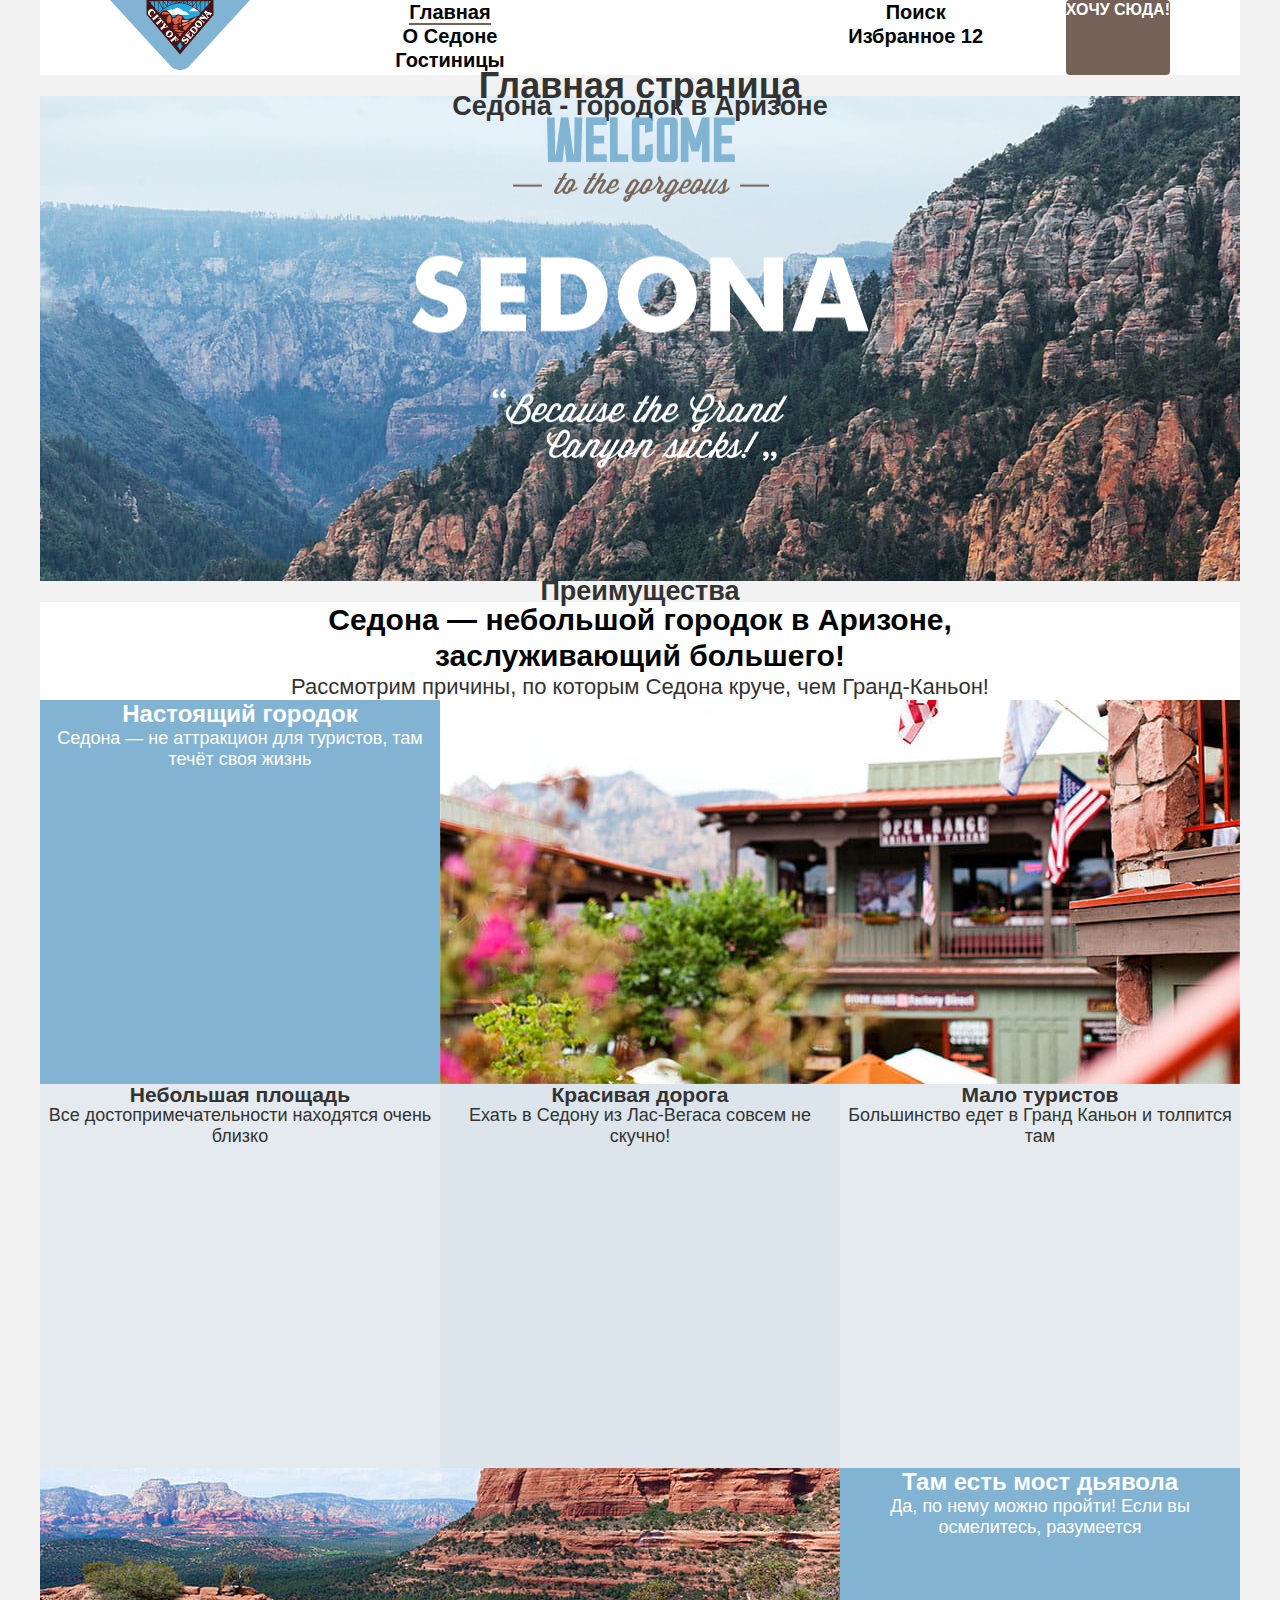
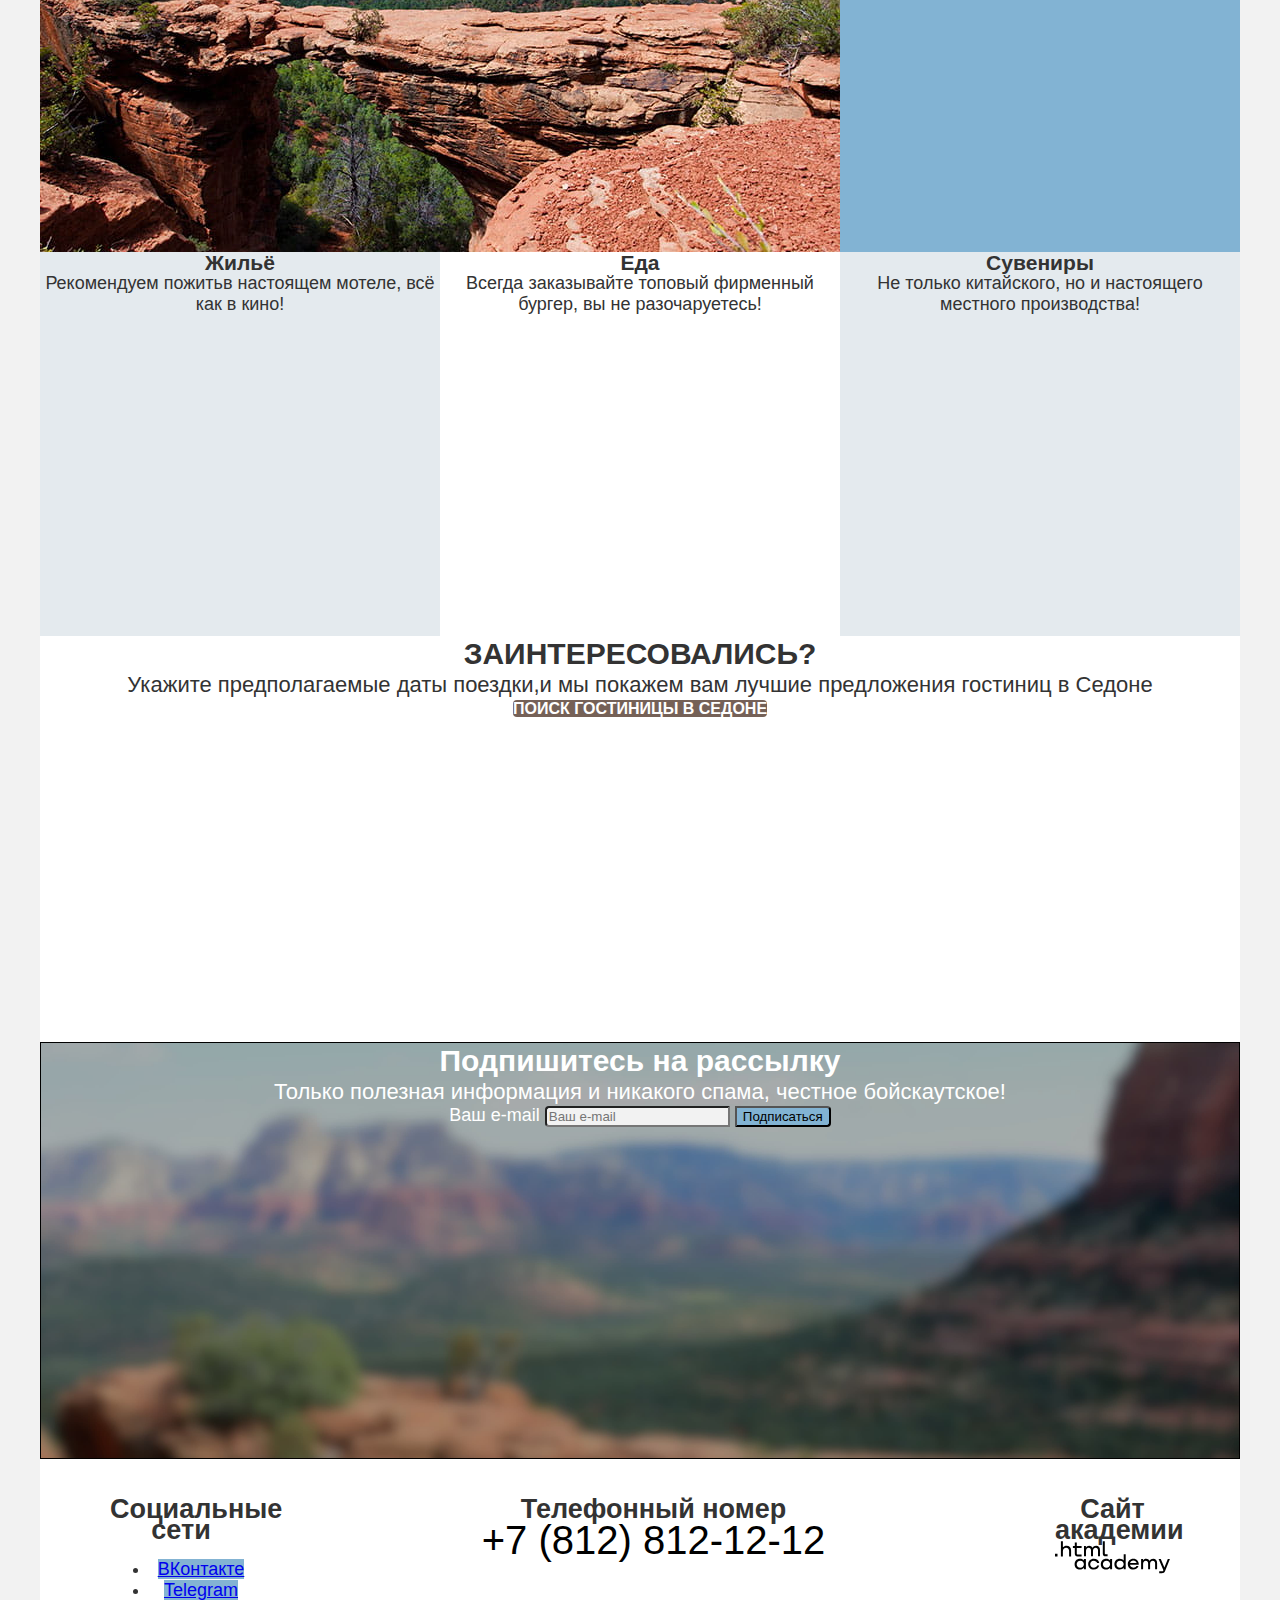
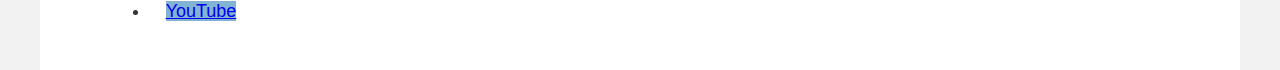
==== index.html @ a63d4bc8 "Добавляет правки после валидатора W3C" ====
<!DOCTYPE html>
<html lang="ru">
  <head>
    <meta charset="utf-8">
    <title>HTML Academy: Седона</title>
    <link rel="stylesheet" href="styles/styles.css">
  </head>
  <body>
    <div class="page-container">
    <header class="page-header" data-test="header">
      <nav class="navigation">
        <a class="navigation-logo" href="#">
          <img class="page-header-logo" src="images/header/logo.svg" width="140" height="70" alt="Логотип города Седона.">
        </a>
        <ul class="navigation-list">
          <li class="navigation-item">
            <a class="navigation-link navigation-link-current" href="#">Главная</a>
          </li>
          <li class="navigation-item">
            <a class="navigation-link" href="#">О Седоне</a>
          </li>
          <li class="navigation-item">
            <a class="navigation-link" href="catalog.html">Гостиницы</a>
          </li>
        </ul>
        <ul class="navigation-list navigation-user">
          <li class="navigation-item">
            <a class="navigation-link" href="#">
              <span class="visually-hidden">
                Поиск
              </span>
            </a>
          </li>
          <li class="navigation-item">
            <a class="navigation-link" href="#">
              <span class="visually-hidden">
                Избранное 12
              </span>
            </a>
          </li>
        </ul>
        <a class="button button-brown navigation-button" href="#">Хочу сюда!</a>
      </nav>
    </header>
    <main class="main-index main-container" data-test="main">
      <h1 class="visually-hidden">Главная страница</h1>
      <section class="hero" data-test="hero">
        <h2 class="visually-hidden">Седона - городок в Аризоне</h2>
        <img src="images/index/welcome-sign.png" width="457" height="351" alt="Welcome to the gorgeus Sedona. Because Grand Canion sucks!">
        <div class="diveder"></div>
      </section>
    <section class="advantages" data-test="advantages">
      <h2 class="visually-hidden">Преимущества</h2>
      <div class="advantages-main-title">
        <p class="advantages-top-text">Седона — небольшой городок в Аризоне, <br>заслуживающий большего!</p>
        <p class="advantages-bottom-text">Рассмотрим причины, по которым Седона круче, чем Гранд-Каньон!</p>
      </div>
      <ul class="advantages-list">
        <li class="advantages-item advantages-photo-text">
            <h3 class="advantages-title">Настоящий городок</h3>
            <p class="advantages-discription">Седона — не аттракцион для туристов, там течёт своя жизнь</p>
        </li>
        <li class="advantages-item advantages-photo">
            <img src="images/index/photo-1.jpg" width="800" height="384" alt="Домики на фоне гор.">
        </li>
        <li class="advantages-item advantages-item-lighter">
            <h3 class="advantages-title">Небольшая площадь</h3>
            <p class="advantages-discription">Все достопримечательности находятся очень близко</p>
        </li>
        <li class="advantages-item advantages-item-light">
            <h3 class="advantages-title">Красивая дорога</h3>
            <p class="advantages-discription">Ехать в Седону из Лас-Вегаса совсем не скучно!</p>
        </li>
        <li class="advantages-item advantages-item-lighter">
            <h3 class="advantages-title">Мало туристов</h3>
            <p class="advantages-discription">Большинство едет в Гранд Каньон и толпится там</p>
        </li>
        <li class="advantages-item advantages-photo">
            <img src="images/index/photo-2.jpg" width="800" height="384" alt="Каньоны, горы и снова горы.">
        </li>
        <li class="advantages-item advantages-photo-text">
          <h3 class="advantages-title">Там есть мост дьявола</h3>
          <p class="advantages-discription">Да, по нему можно пройти! Если вы осмелитесь, разумеется</p>
        </li>
        <li class="advantages-item advantages-item-grey advantages-item-home">
            <h3 class="advantages-title">Жильё</h3>
            <p class="advantages-discription">Рекомендуем пожитьв настоящем мотеле, всё как в кино!</p>
        </li>
        <li class="advantages-item advantages-item-white">
            <h3 class="advantages-title">Еда</h3>
            <p class="advantages-discription">Всегда заказывайте топовый фирменный бургер, вы не разочаруетесь!</p>
        </li>
        <li class="advantages-item advantages-item-grey">
            <h3 class="advantages-title">Сувениры</h3>
            <p class="advantages-discription">Не только китайского, но и настоящего местного производства!</p>
        </li>
      </ul>
    </section>
    <section class="hotel-search" data-test="search">
      <h2 class="hotel-search-title">Заинтересовались?</h2>
      <p class="hotel-search-text">Укажите предполагаемые даты поездки,и мы покажем вам лучшие предложения гостиниц в Седоне</p>
      <a class="button button-brown" href="#">Поиск гостиницы в Седоне</a>
    </section>
    <section class="subscribe" data-test="subscribe">
      <h2 class="subscribe-title">Подпишитесь на рассылку</h2>
      <p class="subscribe-text">Только полезная информация и никакого спама, честное бойскаутское!</p>
        <form class="subscribe-form" action="https://echo.htmlacademy.ru/" method="post">
          <label class="visually-hidden" for="subscribe-email">Ваш e-mail</label>
          <input class="subscribe-email-field" placeholder="Ваш e-mail" type="email" id="subscribe-email" name="subscribe-email">
          <button class="subscribe-button" type="submit">Подписаться</button>
        </form>
    </section>
    </main>
    <footer class="page-footer" data-test="footer">
      <div class="footer-container">
      <div class="footer-social">
        <h2 class="visually-hidden">Социальные сети</h2>
        <ul class="footer-social-list">
          <li class="footer-social-item">
            <a class="footer-social-button" href="https://vk.com/htmlacademy">
              <span class="visually-hidden">ВКонтакте</span>
            </a>
          </li>
          <li class="footer-social-item">
            <a class="footer-social-button" href="https://t.me/htmlacademy ">
              <span class="visually-hidden">Telegram</span>
            </a>
          </li>
          <li class="footer-social-item">
            <a class="footer-social-button" href="https://www.youtube.com/user/htmlacademyru">
              <span class="visually-hidden">YouTube</span>
            </a>
          </li>
        </ul>
      </div>
      <div class="footer-telephone">
        <h2 class="visually-hidden">Телефонный номер</h2>
        <a class="footer-telephone-number" href="tel:+78128121212">+7 (812) 812-12-12</a>
      </div>
      <div class="footer-academy-site">
        <h2 class="visually-hidden">Сайт академии</h2>
        <a class="footer-academy-link" href="https://htmlacademy.ru/">
          <img src="images/footer/html-academy-logo.svg" width="115" height="33" alt="Ссылка на сайт академии.">
        </a>
      </div>
    </div>
    </footer>
  </div>
  </body>
</html>
---- styles/styles.css ----
@font-face {
  font-family: "PT Sans";
  font-style: normal;
  font-weight: 400;
  src: url("../fonts/ptsans-400.woff2") format("woff2");
  font-display: swap;
}

@font-face {
  font-family: "PT Sans";
  font-style: normal;
  font-weight: 700;
  src: url("../fonts/ptsans-700.woff2") format("woff2");
  font-display: swap;
}

html {
  height: 100%;
}

body {
  font-family: "PT Sans", sans-serif;
  font-weight: 400;
  font-size: 18px;
  line-height: 21px;
  color: rgba(51, 51, 51, 1);
  background-color: rgba(242, 242, 242, 1);
  text-align: center;
  margin: 0;
  display: flex;
  flex-direction: column;
  min-height: 100%;
}

h3 {
  margin: 0;
}

h2 {
  margin: 0;
}

h1 {
  margin: 0;
}

p {
  margin: 0;
  padding: 0;
}

.page-container {
  width: 1200px;
  margin: 0 auto;
}

.main-container {
  flex-grow: 1;
}

/*
.visually-hidden {
  color: tomato;
  display: none;
}
*/

.page-header {
  font-size: 20px;
  line-height: 24px;
  color: rgba(0, 0, 0, 1);
  background-color: #ffffff;
  text-align: center;
  font-weight: 700;
}

.navigation {
  display: flex;
  flex-direction: row;
}

.navigation-logo {
  width: 140px;
  padding-left: 70px;
}

.navigation-list {
  margin: 0;
  padding: 0;
  list-style: none;
  width: 400px;
}

.navigation-user {
  max-width: 300px;
  margin-left: auto;
}

.navigation-link {
  color: inherit;
  text-decoration: none;
}

.navigation-link-current {
  border-bottom: 2px solid rgba(117, 98, 87, 1);
}

.button {
  font-family: "PT Sans", sans-serif;
  font-style: normal;
  font-weight: 700;
  font-size: 16px;
  line-height: 20px;
  color: rgba(255, 255, 255, 1);
  border-radius: 4px;
  text-decoration: none;
  text-align: center;
  text-transform: uppercase;
}

.button-brown {
  background: rgba(117, 97, 87, 1);
}

.navigation-button {
  margin-right: 70px;
}

.button-blue {
  background: #82b3d3;
}

.button-green {
  background: #7db54f;
}

.button-grey {
  background: #f2f2f2;
  color: #333333;
}

.hero {
  height: 485px;
  background-image: url("../images/index/hero.jpg");
  background-position: center;
  background-repeat: no-repeat;
  background-size: cover;
  background-color: #808080;
}

.diveder {
  background-image: url("../images/index/divider.svg");
  background-repeat: no-repeat;
  background-size: 1200px 57px;
  background-position: center bottom;
}

.advantages {
  margin: 0;
  padding: 0;
}

.advantages-main-title {
  background: #ffffff;
}

.advantages-top-text {
  font-weight: 700;
  font-size: 30px;
  line-height: 36px;
  color: rgba(0, 0, 0, 1);
}

.advantages-bottom-text {
  font-size: 22px;
  line-height: 26px;
}

.advantages-list {
  list-style: none;
  margin: 0;
  padding: 0;
  display: flex;
  flex-wrap: wrap;
}

.advantages-item {
  width: 400px;
  height: 384px;
}

.advantages-photo {
  width: 800px;
}

.advantages-photo-text {
  color: #ffffff;
  background: #82b3d3;
}

.advantages-photo-text h3 {
  font-weight: 700;
  font-size: 24px;
  line-height: 28px;
}

.advantages-photo-text p {
  font-weight: 400;
  font-size: 18px;
  line-height: 21px;
}

.advantages-item-home {
  background-image: url("../images/index/home.svg");
  background-repeat: no-repeat;
}

.advantages-item-lighter {
  background: rgba(131, 179, 211, 0.12);
}

.advantages-item-light {
  background: rgba(131, 179, 211, 0.2);
}

.advantages-item-grey {
  background: rgba(131, 179, 211, 0.12);
}

.advantages-item-white {
  background: #ffffff;
}

.hotel-search {
  width: 1200px;
  height: 406px;
  background-color: #ffffff;
}

.hotel-search-title {
  font-weight: 700;
  font-size: 30px;
  line-height: 36px;
  text-transform: uppercase;
}

.hotel-search-text {
  font-weight: 400;
  font-size: 22px;
  line-height: 26px;
}

.subscribe {
  height: 415px;
  color: #ffffff;
  background-color: #808080;
  border: 1px solid #000000;
  background-image: url(../images/index/subscribe-background.jpg);
  background-repeat: no-repeat;
  background-size: cover;
  background-position: top center;
}

.subscribe-title {
  font-weight: 700;
  font-size: 30px;
  line-height: 36px;
}

.subscribe-text {
  font-weight: 400;
  font-size: 22px;
  line-height: 26px;
}

.subscribe-email-field {
  background: #f2f2f2;
  border-radius: 4px 0 0 4px;
}

.subscribe-button {
  background: #82b3d3;
  border-radius: 0 4px 4px 0;
}

.page-footer {
  background-color: #ffffff;
}

.footer-container {
  width: 1060px;
  display: flex;
  justify-content: space-between;
  padding: 40px 70px 30px;
}

.footer-social {
  width: 142px;
}

.footer-social-button {
  background: #83b3d3;
}

.footer-telephone-number {
  font-weight: 400;
  font-size: 40px;
  line-height: 40px;
  color: #000000;
  text-transform: uppercase;
  text-decoration: none;
  width: 720px;
}

.footer-academy-site {
  width: 115px;
}

.main-inner {
  text-align: left;
}

.catalog-control-block {
  height: 412px;
  color: #ffffff;
  background-color: #000000;
  background-image: url(../images/catalog/catalog-background.jpg);
  background-repeat: no-repeat;
  background-size: cover;
}

.control-block-container {
  display: flex;
  flex-direction: column;
}

.inner-header-title {
  font-weight: 700;
  font-size: 60px;
  line-height: 78px;
}

.breadcrumbs-link {
  font-weight: 400;
  font-size: 16px;
  line-height: 21px;
  color: inherit;
  text-decoration: none;
}

.catalog-filter-title {
  font-weight: 700;
  font-size: 20px;
  line-height: 24px;
  text-transform: capitalize;
  color: #ffffff;
}

.catalog-filter-list {
  margin: 0;
  padding: 0;
  list-style: none;
}

.filter-group {
  width: 1060px;
  margin: 0 auto;
  display: flex;
  flex-flow: row;
}

.filter-group-infrastructure {
  width: 150px;
}

.filter-group-type {
  width: 160px;
}

.catalog {
  background: #ffffff;
  height: 1235px;
}

.sorting {
  display: flex;
  flex-direction: row;
  justify-content: space-around;
}

.catalog-result-title {
  font-weight: 700;
  font-size: 30px;
  line-height: 36px;
  text-transform: uppercase;
  color: #000000;
}

.products {
  height: 896px;
  margin: 0 auto;
}

.product-card {
  width: 340px;
  height: 438px;
  border: 1px solid #e6e6e6;
  border-radius: 4px;
}

.product-list {
  width: 1060px;
  height: 896px;
  margin: 0 auto;
  padding: 0;
  display: flex;
  flex-wrap: wrap;
  list-style: none;
  justify-content: space-between;
  align-content: space-between;
}

/*
.product-list li:last-child {
margin-right: auto;
}
*/

.product-card-title {
  font-weight: 700;
  font-size: 24px;
  line-height: 28px;
  color: #000000;
}

.product-card-image {
  margin: 20px 20px 16px 20px;
}

.product-card-title {
  margin: 0 20px 16px 20px;
}

.product-card-price {
  text-align: right;
}

.pagination {
  list-style: none;
  display: flex;
  margin: 80px 70px 0;
  padding-left: 0;
  padding-bottom: 60px;
}

.pagination-item {
  width: 60px;
  height: 60px;
}

.pagination-link {
  border-radius: 4px;
  display: block;
  margin-right: 8px;
}

.pagination-link {
  font-weight: 700;
  font-size: 20px;
  line-height: 36px;
  background: #82b3d3;
  color: #ffffff;
  text-align: center;
  text-transform: uppercase;
  text-decoration: none;
}

.pagination-current {
  background: #f2f2f2;
  color: #000000;
}

.pagination-select {
  background: none;
  color: #000000;
}

.subscribe-white {
  background: none;
  color: #000000;
  background-color: #ffffff;
  text-align: center;
  border: 0;
}
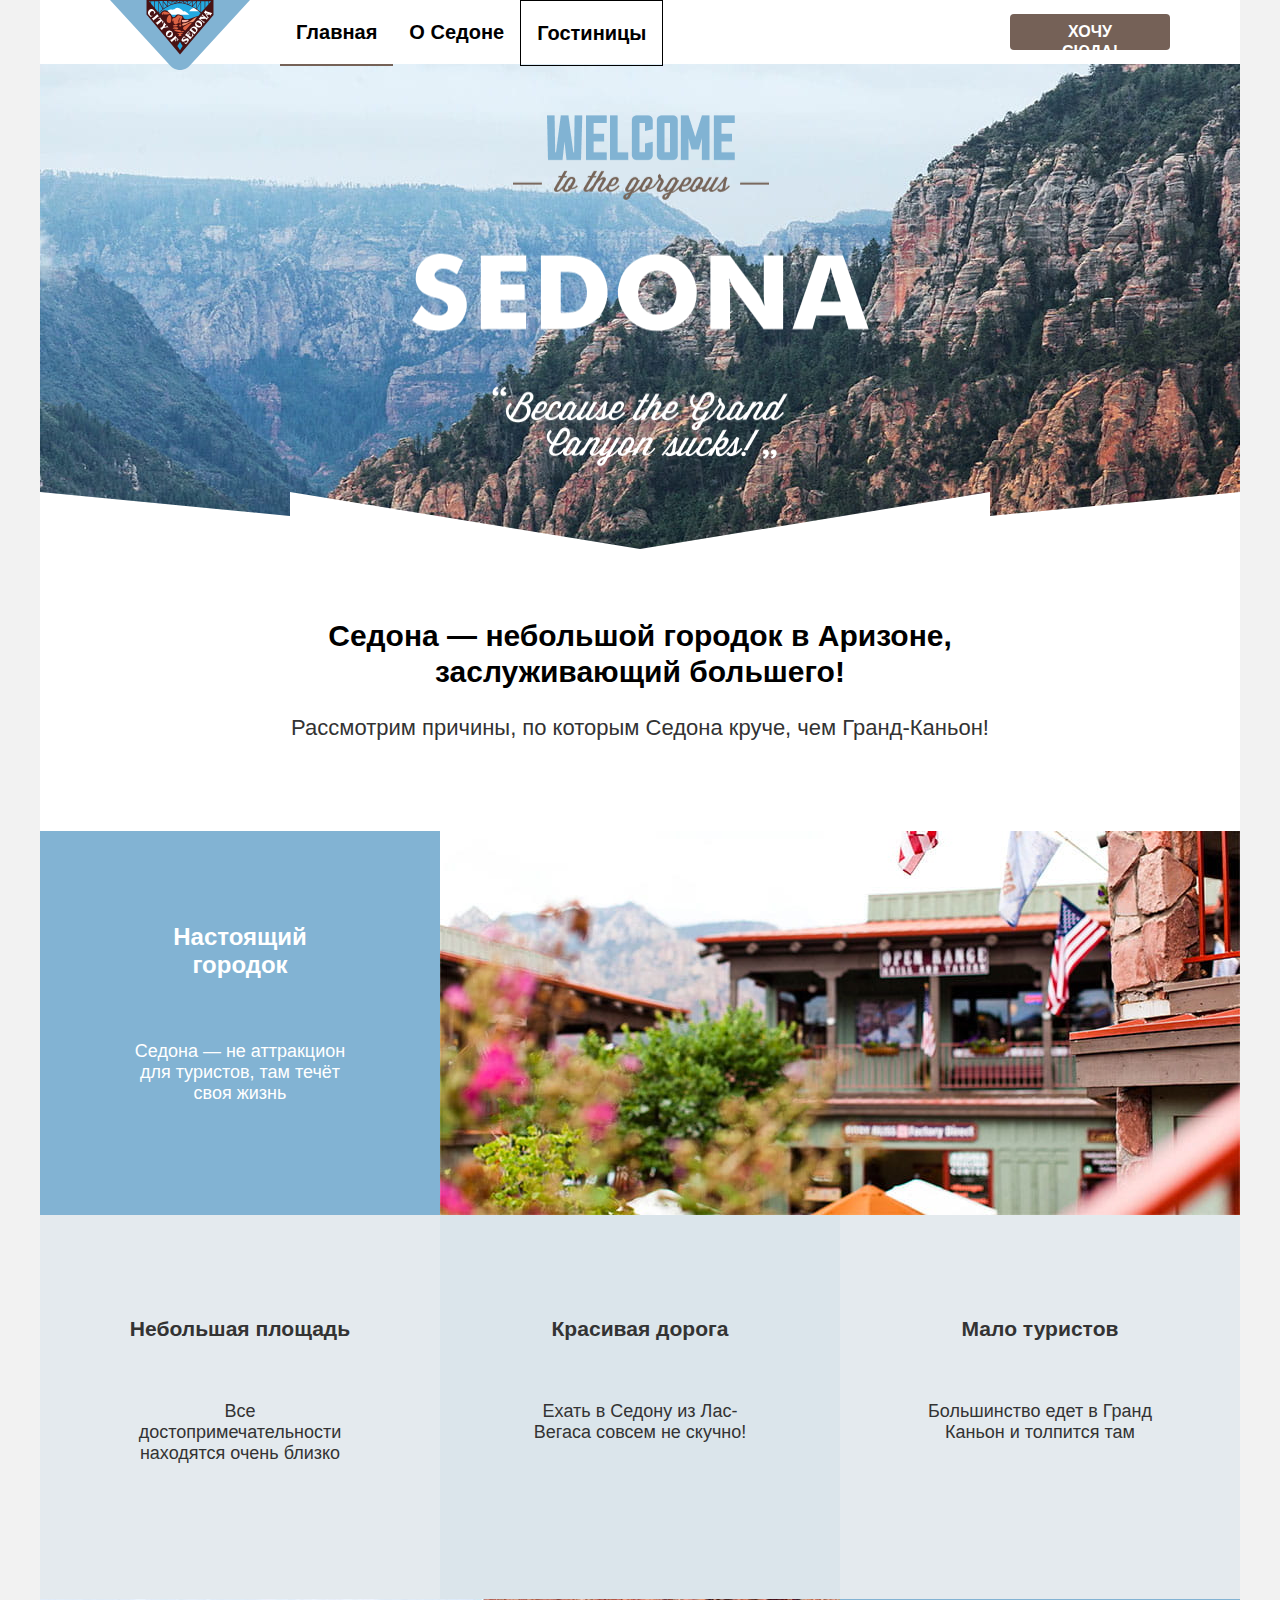
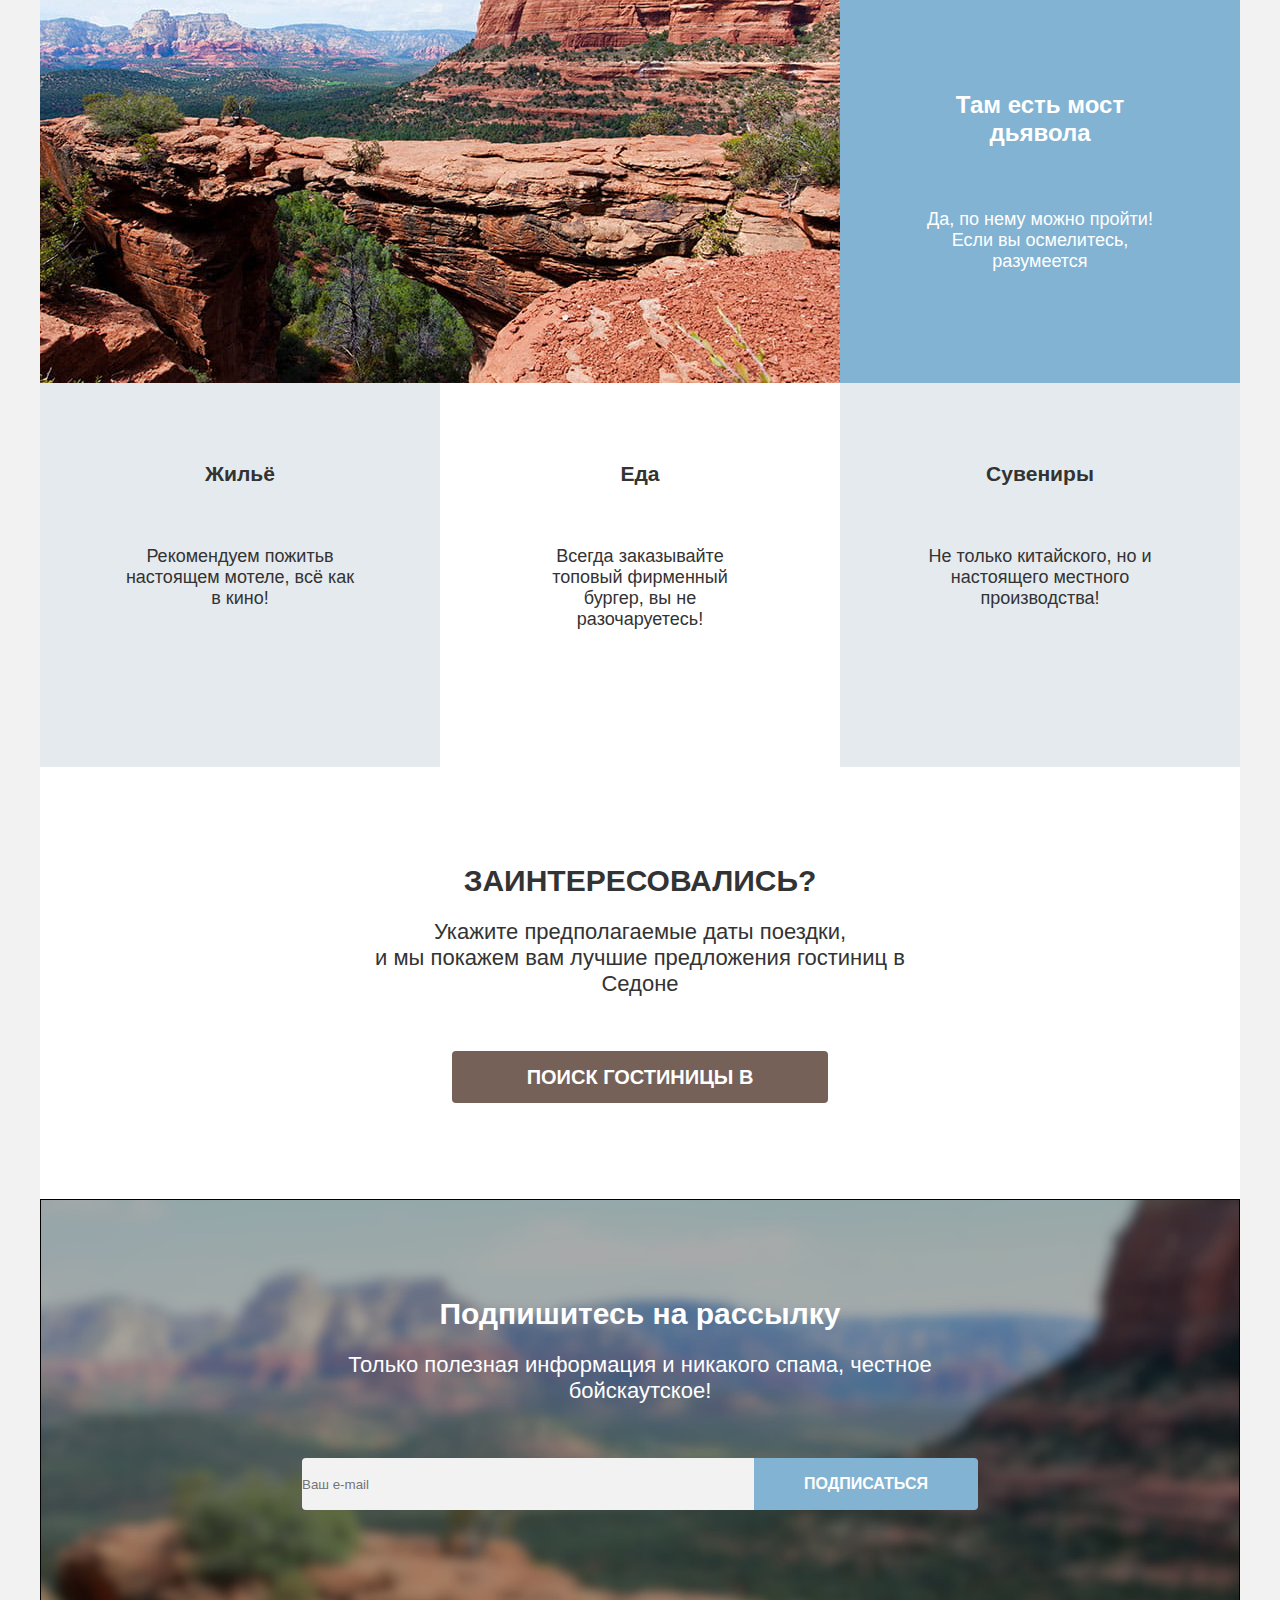
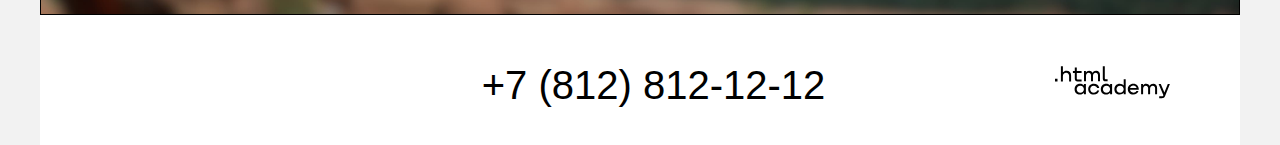
==== commit 2da8a792: "Добавляет микросетки" ====
--- a/index.html
+++ b/index.html
@@ -20,7 +20,7 @@
             <a class="navigation-link" href="#">О Седоне</a>
           </li>
           <li class="navigation-item">
-            <a class="navigation-link" href="catalog.html">Гостиницы</a>
+            <a class="navigation-link navigation-link-selected" href="catalog.html">Гостиницы</a>
           </li>
         </ul>
         <ul class="navigation-list navigation-user">
@@ -39,7 +39,9 @@
             </a>
           </li>
         </ul>
-        <a class="button button-brown navigation-button" href="#">Хочу сюда!</a>
+        <div class="button button-brown navigation-button">
+        <a class="button-text" href="#">Хочу сюда!</a>
+      </div>
       </nav>
     </header>
     <main class="main-index main-container" data-test="main">
@@ -47,7 +49,6 @@
       <section class="hero" data-test="hero">
         <h2 class="visually-hidden">Седона - городок в Аризоне</h2>
         <img src="images/index/welcome-sign.png" width="457" height="351" alt="Welcome to the gorgeus Sedona. Because Grand Canion sucks!">
-        <div class="diveder"></div>
       </section>
     <section class="advantages" data-test="advantages">
       <h2 class="visually-hidden">Преимущества</h2>
@@ -57,58 +58,82 @@
       </div>
       <ul class="advantages-list">
         <li class="advantages-item advantages-photo-text">
+          <div class="advantages-text-wrapper">
             <h3 class="advantages-title">Настоящий городок</h3>
             <p class="advantages-discription">Седона — не аттракцион для туристов, там течёт своя жизнь</p>
+          </div>
         </li>
-        <li class="advantages-item advantages-photo">
-            <img src="images/index/photo-1.jpg" width="800" height="384" alt="Домики на фоне гор.">
+        <li class="advantages-item advantages-photo-container">
+            <img class="advantages-photo" src="images/index/photo-1.jpg" width="800" height="384" alt="Домики на фоне гор.">
         </li>
         <li class="advantages-item advantages-item-lighter">
+          <div class="advantages-text-wrapper">
             <h3 class="advantages-title">Небольшая площадь</h3>
             <p class="advantages-discription">Все достопримечательности находятся очень близко</p>
+          </div>
         </li>
         <li class="advantages-item advantages-item-light">
+          <div class="advantages-text-wrapper">
             <h3 class="advantages-title">Красивая дорога</h3>
             <p class="advantages-discription">Ехать в Седону из Лас-Вегаса совсем не скучно!</p>
+          </div>
         </li>
         <li class="advantages-item advantages-item-lighter">
+          <div class="advantages-text-wrapper">
             <h3 class="advantages-title">Мало туристов</h3>
             <p class="advantages-discription">Большинство едет в Гранд Каньон и толпится там</p>
+          </div>
         </li>
-        <li class="advantages-item advantages-photo">
-            <img src="images/index/photo-2.jpg" width="800" height="384" alt="Каньоны, горы и снова горы.">
+        <li class="advantages-item advantages-photo-container">
+            <img class="advantages-photo" src="images/index/photo-2.jpg" width="800" height="384" alt="Каньоны, горы и снова горы.">
         </li>
         <li class="advantages-item advantages-photo-text">
+          <div class="advantages-text-wrapper">
           <h3 class="advantages-title">Там есть мост дьявола</h3>
           <p class="advantages-discription">Да, по нему можно пройти! Если вы осмелитесь, разумеется</p>
+        </div>
         </li>
         <li class="advantages-item advantages-item-grey advantages-item-home">
+          <div class="advantages-text-wrapper">
             <h3 class="advantages-title">Жильё</h3>
             <p class="advantages-discription">Рекомендуем пожитьв настоящем мотеле, всё как в кино!</p>
+          </div>
         </li>
         <li class="advantages-item advantages-item-white">
+          <div class="advantages-text-wrapper">
             <h3 class="advantages-title">Еда</h3>
             <p class="advantages-discription">Всегда заказывайте топовый фирменный бургер, вы не разочаруетесь!</p>
+          </div>
         </li>
         <li class="advantages-item advantages-item-grey">
+          <div class="advantages-text-wrapper">
             <h3 class="advantages-title">Сувениры</h3>
             <p class="advantages-discription">Не только китайского, но и настоящего местного производства!</p>
+          </div>
         </li>
       </ul>
     </section>
     <section class="hotel-search" data-test="search">
-      <h2 class="hotel-search-title">Заинтересовались?</h2>
-      <p class="hotel-search-text">Укажите предполагаемые даты поездки,и мы покажем вам лучшие предложения гостиниц в Седоне</p>
-      <a class="button button-brown" href="#">Поиск гостиницы в Седоне</a>
+      <div class="hotel-search-wrapper">
+        <h2 class="hotel-search-title">Заинтересовались?</h2>
+        <p class="hotel-search-text">Укажите предполагаемые даты поездки, <br>и мы покажем вам лучшие предложения гостиниц в Седоне</p>
+        <div class="button button-brown hotel-search-button">
+        <a class="button-text" href="#">Поиск гостиницы в Седоне</a>
+        </div>
+      </div>
     </section>
     <section class="subscribe" data-test="subscribe">
-      <h2 class="subscribe-title">Подпишитесь на рассылку</h2>
-      <p class="subscribe-text">Только полезная информация и никакого спама, честное бойскаутское!</p>
-        <form class="subscribe-form" action="https://echo.htmlacademy.ru/" method="post">
-          <label class="visually-hidden" for="subscribe-email">Ваш e-mail</label>
-          <input class="subscribe-email-field" placeholder="Ваш e-mail" type="email" id="subscribe-email" name="subscribe-email">
-          <button class="subscribe-button" type="submit">Подписаться</button>
-        </form>
+      <div class="subscribe-content-wrapper">
+        <h2 class="subscribe-title">Подпишитесь на рассылку</h2>
+        <p class="subscribe-text">Только полезная информация и никакого спама, честное бойскаутское!</p>
+        <div class="subscribe-email-wrapper">
+          <form class="subscribe-form" action="https://echo.htmlacademy.ru/" method="post">
+            <label class="visually-hidden" for="subscribe-email">Ваш e-mail</label>
+            <input class="subscribe-email-field" placeholder="Ваш e-mail" type="email" id="subscribe-email" name="subscribe-email">
+            <button class="button button-blue subscribe-button" type="submit">Подписаться</button>
+          </form>
+        </div>
+      </div>
     </section>
     </main>
     <footer class="page-footer" data-test="footer">
--- a/styles/styles.css
+++ b/styles/styles.css
@@ -32,23 +32,6 @@
   min-height: 100%;
 }
 
-h3 {
-  margin: 0;
-}
-
-h2 {
-  margin: 0;
-}
-
-h1 {
-  margin: 0;
-}
-
-p {
-  margin: 0;
-  padding: 0;
-}
-
 .page-container {
   width: 1200px;
   margin: 0 auto;
@@ -58,51 +41,65 @@
   flex-grow: 1;
 }
 
-/*
 .visually-hidden {
-  color: tomato;
-  display: none;
-}
-*/
-
-.page-header {
+  position: absolute;
+  width: 1px;
+  height: 1px;
+  margin: -1px;
+  padding: 0;
+  border: 0;
+  clip: rect(0 0 0 0);
+  overflow: hidden;
+}
+
+.navigation {
+  display: flex;
+  height: 64px;
   font-size: 20px;
   line-height: 24px;
+  font-weight: 700;
   color: rgba(0, 0, 0, 1);
   background-color: #ffffff;
-  text-align: center;
-  font-weight: 700;
-}
-
-.navigation {
-  display: flex;
-  flex-direction: row;
 }
 
 .navigation-logo {
-  width: 140px;
-  padding-left: 70px;
+  margin-left: 70px;
 }
 
 .navigation-list {
-  margin: 0;
+  margin: 0 0 0 30px;
   padding: 0;
   list-style: none;
   width: 400px;
+  display: flex;
+  flex-wrap: wrap;
 }
 
 .navigation-user {
-  max-width: 300px;
+  justify-content: flex-end;
+  width: 300px;
   margin-left: auto;
 }
 
 .navigation-link {
+  display: block;
+  box-sizing: border-box;
   color: inherit;
   text-decoration: none;
+  padding: 20px 16px;
+}
+
+.navigation-user .navigation-link {
+  min-width: 44px;
+  min-height: 64px;
 }
 
 .navigation-link-current {
   border-bottom: 2px solid rgba(117, 98, 87, 1);
+}
+
+.navigation-link-selected {
+  border: 1px solid #000000;
 }
 
 .button {
@@ -118,12 +115,23 @@
   text-transform: uppercase;
 }
 
+.navigation-button a {
+  text-decoration: none;
+  color: inherit;
+  display: block;
+  padding: 8px 34px;
+}
+
 .button-brown {
   background: rgba(117, 97, 87, 1);
 }
 
 .navigation-button {
+  margin-top: 14px;
   margin-right: 70px;
+  width: 160px;
+  height: 36px;
+
 }
 
 .button-blue {
@@ -140,12 +148,16 @@
 }
 
 .hero {
-  height: 485px;
-  background-image: url("../images/index/hero.jpg");
-  background-position: center;
+  min-height: 485px;
+  background-image: url("../images/index/divider.svg"), url("../images/index/hero.jpg");
+  background-position: bottom center;
   background-repeat: no-repeat;
-  background-size: cover;
+  background-size: contain, cover;
   background-color: #808080;
+}
+
+.hero img {
+  padding-top: 51px;
 }
 
 .diveder {
@@ -165,15 +177,21 @@
 }
 
 .advantages-top-text {
+  display: block;
   font-weight: 700;
   font-size: 30px;
   line-height: 36px;
   color: rgba(0, 0, 0, 1);
+  margin: 0;
+  padding-top: 69px;
 }
 
 .advantages-bottom-text {
   font-size: 22px;
   line-height: 26px;
+  margin: 0;
+  padding-top: 25px;
+  padding-bottom: 90px;
 }
 
 .advantages-list {
@@ -185,12 +203,12 @@
 }
 
 .advantages-item {
-  width: 400px;
+  flex-basis: 400px;
   height: 384px;
 }
 
-.advantages-photo {
-  width: 800px;
+.advantages-photo-container {
+  flex-grow: 1;
 }
 
 .advantages-photo-text {
@@ -231,13 +249,53 @@
   background: #ffffff;
 }
 
+.advantages-text-wrapper {
+  display: flex;
+  flex-flow: column;
+}
+
+.advantages-text-wrapper h3 {
+margin: 0 0 62px 0;
+}
+
+.advantages-text-wrapper p {
+  margin: 0;
+}
+
+.advantages-photo-text .advantages-text-wrapper {
+  padding: 92px 85px 0;
+}
+
+.advantages-item-lighter .advantages-text-wrapper {
+  padding: 103px 85px 0;
+}
+
+.advantages-item-light .advantages-text-wrapper {
+  padding: 103px 85px 0;
+}
+
+.advantages-item-grey .advantages-text-wrapper {
+  padding: 80px 85px 0;
+}
+
+.advantages-item-white .advantages-text-wrapper {
+  padding: 80px 85px 0;
+}
+
 .hotel-search {
-  width: 1200px;
-  height: 406px;
   background-color: #ffffff;
 }
 
+.hotel-search-wrapper {
+  display: flex;
+  flex-direction: column;
+  align-items: center;
+  justify-content: space-between;
+  padding: 96px 304px;
+}
+
 .hotel-search-title {
+  margin: 0;
   font-weight: 700;
   font-size: 30px;
   line-height: 36px;
@@ -245,13 +303,29 @@
 }
 
 .hotel-search-text {
+  margin: 20px 0 0 0;
   font-weight: 400;
   font-size: 22px;
   line-height: 26px;
 }
 
+.hotel-search-button {
+  margin: 54px 0 0 0;
+  width: 376px;
+  height: 52px;
+}
+
+.hotel-search-button a {
+  text-decoration: none;
+  color: inherit;
+  display: block;
+  padding: 8px 50px;
+  font-weight: 700;
+  font-size: 20px;
+  line-height: 36px;
+}
+
 .subscribe {
-  height: 415px;
   color: #ffffff;
   background-color: #808080;
   border: 1px solid #000000;
@@ -261,26 +335,51 @@
   background-position: top center;
 }
 
+.subscribe-content-wrapper {
+  display: flex;
+  flex-direction: column;
+  align-items: center;
+  justify-content: space-between;
+  padding: 96px 258px 104px;
+}
+
 .subscribe-title {
+  margin: 0;
   font-weight: 700;
   font-size: 30px;
   line-height: 36px;
 }
 
 .subscribe-text {
+  margin: 20px 0 54px;
   font-weight: 400;
   font-size: 22px;
   line-height: 26px;
 }
 
+.subscribe-email-wrapper {
+  margin: 0;
+  display: flex;
+}
+
+.subscribe-form {
+  display: flex;
+}
+
 .subscribe-email-field {
+  margin: 0;
+  padding: 0;
+  width: 452px;
+  height: 52px;
   background: #f2f2f2;
   border-radius: 4px 0 0 4px;
+  border: none;
 }
 
 .subscribe-button {
-  background: #82b3d3;
   border-radius: 0 4px 4px 0;
+  border: none;
+  padding: 8px 50px;
 }
 
 .page-footer {
@@ -291,6 +390,7 @@
   width: 1060px;
   display: flex;
   justify-content: space-between;
+  align-items: center;
   padding: 40px 70px 30px;
 }
 
@@ -300,6 +400,21 @@
 
 .footer-social-button {
   background: #83b3d3;
+}
+
+.footer-social-list {
+  width: 144px;
+  margin: 0;
+  padding: 0;
+  list-style-type: none;
+  display: flex;
+  flex-wrap: wrap;
+
+}
+
+.footer-social-item {
+width: 48px;
+height: 60px;
 }
 
 .footer-telephone-number {
@@ -330,14 +445,25 @@
 }
 
 .control-block-container {
+  margin: 0;
+  padding: 35px 70px 70px;
   display: flex;
   flex-direction: column;
 }
 
 .inner-header-title {
+  margin: 0 0 8px 0;
   font-weight: 700;
   font-size: 60px;
   line-height: 78px;
+}
+
+.breadcrumbs {
+  margin: 0 0 40px 0;
+  padding: 0;
+  list-style-type: none;
+  display: flex;
+  flex-wrap: wrap;
 }
 
 .breadcrumbs-link {
@@ -379,16 +505,17 @@
 
 .catalog {
   background: #ffffff;
-  height: 1235px;
+  padding: 50px 70px 60px;
 }
 
 .sorting {
   display: flex;
   flex-direction: row;
-  justify-content: space-around;
+  justify-content: flex-end;
 }
 
 .catalog-result-title {
+  margin: 0 auto 0 0;
   font-weight: 700;
   font-size: 30px;
   line-height: 36px;
@@ -396,9 +523,27 @@
   color: #000000;
 }
 
+.select-control {
+  width: 292px;
+}
+
+.select-list {
+  margin: 0;
+  padding: 0;
+  list-style-type: none;
+  min-width: 160px;
+  display: flex;
+  justify-content: flex-end;
+
+}
+
+.select-item {
+  min-width: 48px;
+}
+
 .products {
-  height: 896px;
-  margin: 0 auto;
+  min-height: 896px;
+  margin: 40px auto 0;
 }
 
 .product-card {
@@ -420,12 +565,6 @@
   align-content: space-between;
 }
 
-/*
-.product-list li:last-child {
-margin-right: auto;
-}
-*/
-
 .product-card-title {
   font-weight: 700;
   font-size: 24px;
@@ -446,36 +585,29 @@
 }
 
 .pagination {
+  margin: 80px 0 0 0;
+  padding: 0;
   list-style: none;
   display: flex;
-  margin: 80px 70px 0;
-  padding-left: 0;
-  padding-bottom: 60px;
+  align-items: center;
 }
 
 .pagination-item {
   width: 60px;
   height: 60px;
-}
-
-.pagination-link {
+  background: #82b3d3;
   border-radius: 4px;
-  display: block;
+  display: flex;
+  justify-content: center;
+  align-items: center;
+
+}
+
+.pagination-item:not(:last-child) {
   margin-right: 8px;
 }
 
-.pagination-link {
-  font-weight: 700;
-  font-size: 20px;
-  line-height: 36px;
-  background: #82b3d3;
-  color: #ffffff;
-  text-align: center;
-  text-transform: uppercase;
-  text-decoration: none;
-}
-
-.pagination-current {
+.pagination-item-current {
   background: #f2f2f2;
   color: #000000;
 }
@@ -485,7 +617,31 @@
   color: #000000;
 }
 
-.subscribe-white {
+.pagination-select .pagination-link {
+  font-weight: 700;
+  font-size: 20px;
+  line-height: 36px;
+  color: #000000;
+  text-decoration: none;
+}
+
+.pagination-link {
+  font-weight: 700;
+  font-size: 20px;
+  line-height: 36px;
+  color: #ffffff;
+  text-decoration: none;
+}
+
+.pagination-link-current {
+  font-weight: 700;
+  font-size: 20px;
+  line-height: 36px;
+  color: #000000;
+  text-decoration: none;
+}
+
+.subscribe-no-background {
   background: none;
   color: #000000;
   background-color: #ffffff;
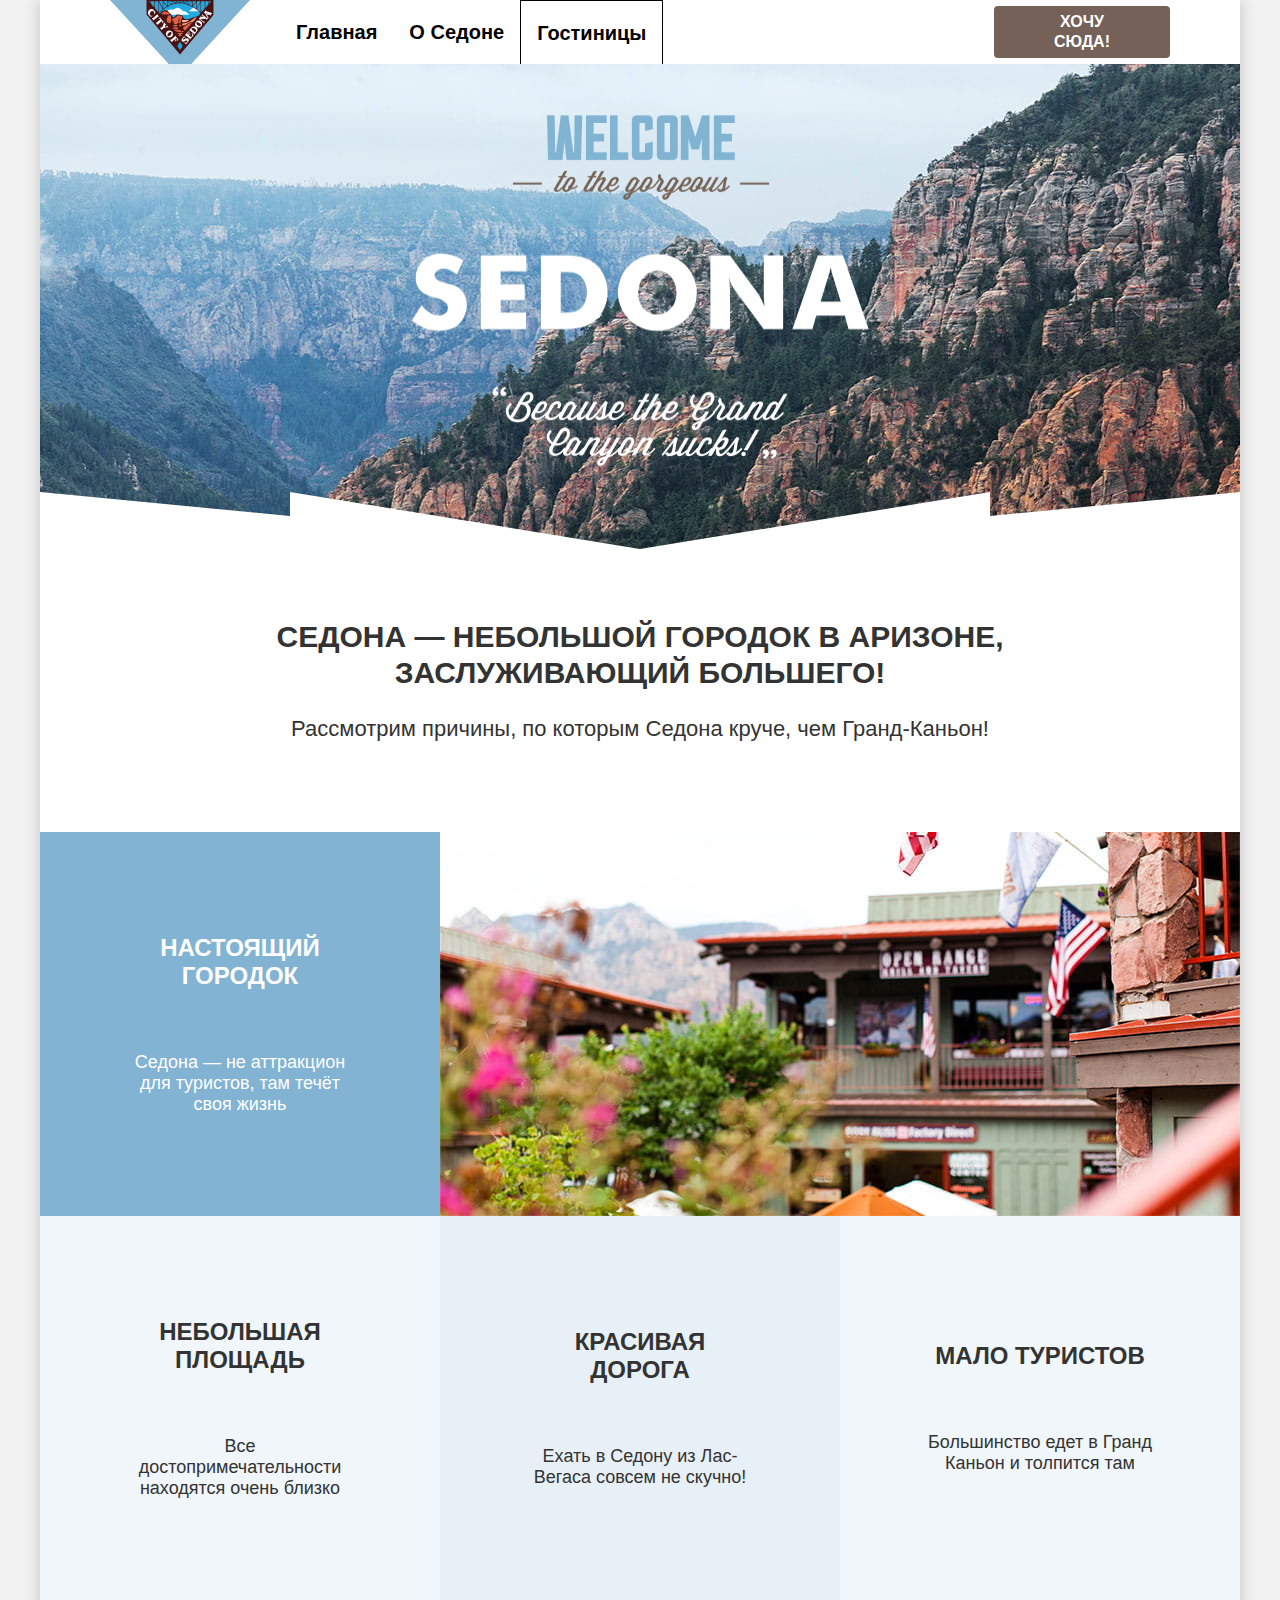
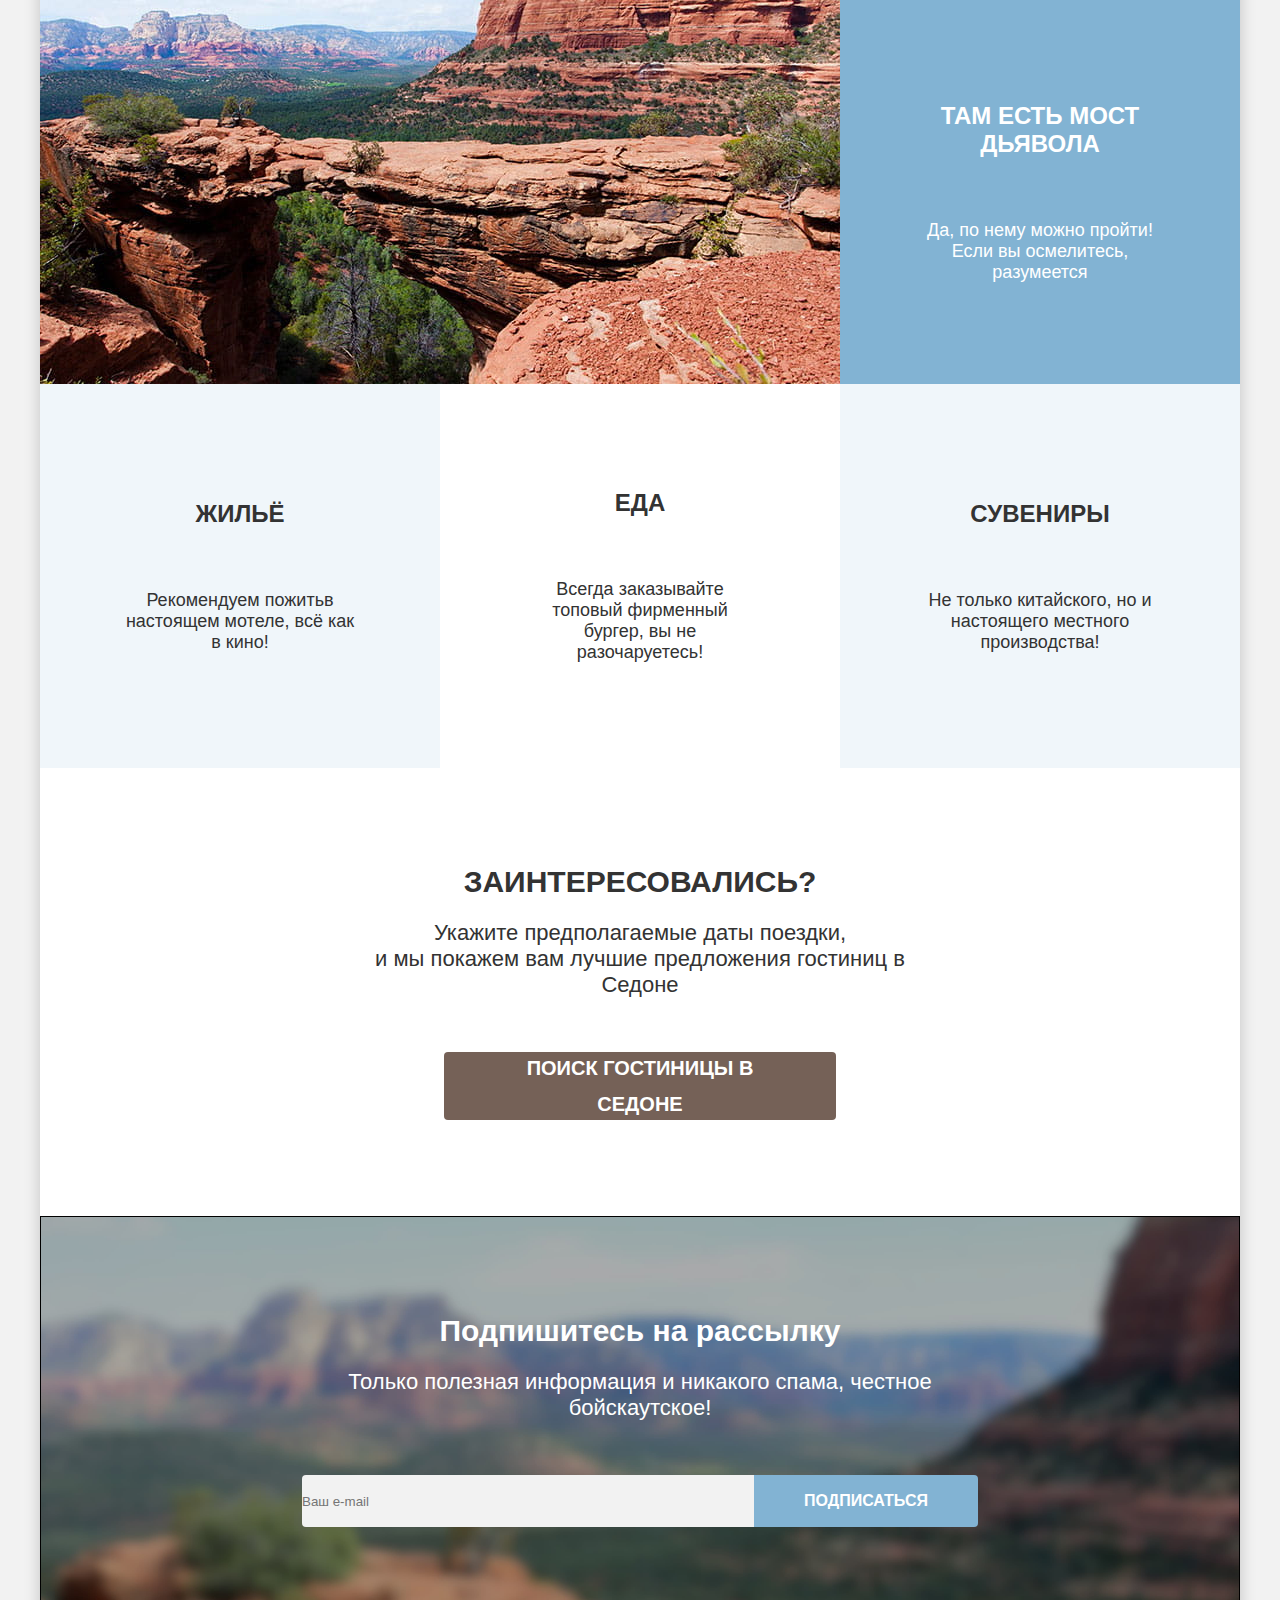
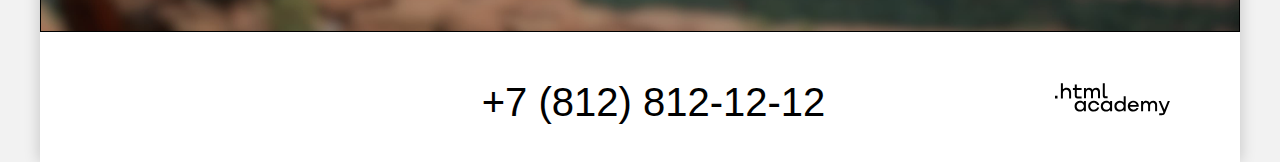
==== commit 93cf5de5: "Добавляет мелкие сетки на гридах" ====
--- a/index.html
+++ b/index.html
@@ -52,64 +52,48 @@
       </section>
     <section class="advantages" data-test="advantages">
       <h2 class="visually-hidden">Преимущества</h2>
-      <div class="advantages-main-title">
-        <p class="advantages-top-text">Седона — небольшой городок в Аризоне, <br>заслуживающий большего!</p>
-        <p class="advantages-bottom-text">Рассмотрим причины, по которым Седона круче, чем Гранд-Каньон!</p>
+      <div class="advantages-title">
+        <p class="advantages-title-top-text">Седона — небольшой городок в Аризоне, <br>заслуживающий большего!</p>
+        <p class="advantages-title-bottom-text">Рассмотрим причины, по которым Седона круче, чем Гранд-Каньон!</p>
       </div>
       <ul class="advantages-list">
-        <li class="advantages-item advantages-photo-text">
-          <div class="advantages-text-wrapper">
-            <h3 class="advantages-title">Настоящий городок</h3>
-            <p class="advantages-discription">Седона — не аттракцион для туристов, там течёт своя жизнь</p>
-          </div>
+        <li class="advantages-item advantages-item-blue">
+            <h3 class="advantages-item-title">Настоящий городок</h3>
+            <p class="advantages-item-discription">Седона — не аттракцион для туристов, там течёт своя жизнь</p>
         </li>
-        <li class="advantages-item advantages-photo-container">
+        <li class="advantages-item advantages-item-photo">
             <img class="advantages-photo" src="images/index/photo-1.jpg" width="800" height="384" alt="Домики на фоне гор.">
         </li>
-        <li class="advantages-item advantages-item-lighter">
-          <div class="advantages-text-wrapper">
-            <h3 class="advantages-title">Небольшая площадь</h3>
-            <p class="advantages-discription">Все достопримечательности находятся очень близко</p>
-          </div>
+        <li class="advantages-item advantages-item-grey">
+            <h3 class="advantages-item-title">Небольшая площадь</h3>
+            <p class="advantages-item-discription">Все достопримечательности находятся очень близко</p>
         </li>
-        <li class="advantages-item advantages-item-light">
-          <div class="advantages-text-wrapper">
-            <h3 class="advantages-title">Красивая дорога</h3>
-            <p class="advantages-discription">Ехать в Седону из Лас-Вегаса совсем не скучно!</p>
-          </div>
+        <li class="advantages-item advantages-item-light-blue">
+            <h3 class="advantages-item-title">Красивая дорога</h3>
+            <p class="advantages-item-discription">Ехать в Седону из Лас-Вегаса совсем не скучно!</p>
         </li>
-        <li class="advantages-item advantages-item-lighter">
-          <div class="advantages-text-wrapper">
-            <h3 class="advantages-title">Мало туристов</h3>
-            <p class="advantages-discription">Большинство едет в Гранд Каньон и толпится там</p>
-          </div>
+        <li class="advantages-item advantages-item-grey">
+            <h3 class="advantages-item-title">Мало туристов</h3>
+            <p class="advantages-item-discription">Большинство едет в Гранд Каньон и толпится там</p>
         </li>
-        <li class="advantages-item advantages-photo-container">
+        <li class="advantages-item advantages-item-photo">
             <img class="advantages-photo" src="images/index/photo-2.jpg" width="800" height="384" alt="Каньоны, горы и снова горы.">
         </li>
-        <li class="advantages-item advantages-photo-text">
-          <div class="advantages-text-wrapper">
-          <h3 class="advantages-title">Там есть мост дьявола</h3>
-          <p class="advantages-discription">Да, по нему можно пройти! Если вы осмелитесь, разумеется</p>
-        </div>
+        <li class="advantages-item advantages-item-blue">
+          <h3 class="advantages-item-title">Там есть мост дьявола</h3>
+          <p class="advantages-item-discription">Да, по нему можно пройти! Если вы осмелитесь, разумеется</p>
         </li>
         <li class="advantages-item advantages-item-grey advantages-item-home">
-          <div class="advantages-text-wrapper">
-            <h3 class="advantages-title">Жильё</h3>
-            <p class="advantages-discription">Рекомендуем пожитьв настоящем мотеле, всё как в кино!</p>
-          </div>
+            <h3 class="advantages-item-title">Жильё</h3>
+            <p class="advantages-item-discription">Рекомендуем пожитьв настоящем мотеле, всё как в кино!</p>
         </li>
         <li class="advantages-item advantages-item-white">
-          <div class="advantages-text-wrapper">
-            <h3 class="advantages-title">Еда</h3>
-            <p class="advantages-discription">Всегда заказывайте топовый фирменный бургер, вы не разочаруетесь!</p>
-          </div>
+            <h3 class="advantages-item-title">Еда</h3>
+            <p class="advantages-item-discription">Всегда заказывайте топовый фирменный бургер, вы не разочаруетесь!</p>
         </li>
         <li class="advantages-item advantages-item-grey">
-          <div class="advantages-text-wrapper">
-            <h3 class="advantages-title">Сувениры</h3>
-            <p class="advantages-discription">Не только китайского, но и настоящего местного производства!</p>
-          </div>
+            <h3 class="advantages-item-title">Сувениры</h3>
+            <p class="advantages-item-discription">Не только китайского, но и настоящего местного производства!</p>
         </li>
       </ul>
     </section>
--- a/styles/styles.css
+++ b/styles/styles.css
@@ -19,6 +19,7 @@
 }
 
 body {
+height: 100%;
   font-family: "PT Sans", sans-serif;
   font-weight: 400;
   font-size: 18px;
@@ -27,14 +28,16 @@
   background-color: rgba(242, 242, 242, 1);
   text-align: center;
   margin: 0;
+}
+
+.page-container {
   display: flex;
   flex-direction: column;
   min-height: 100%;
-}
-
-.page-container {
   width: 1200px;
   margin: 0 auto;
+  box-shadow: 0 0 15px rgba(0, 0, 0, 0.2);
+  background-color: #ffffff;
 }
 
 .main-container {
@@ -111,8 +114,12 @@
   color: rgba(255, 255, 255, 1);
   border-radius: 4px;
   text-decoration: none;
-  text-align: center;
   text-transform: uppercase;
+  display: flex;
+  flex-direction: row;
+  justify-content: center;
+  align-items: center;
+  padding: 8px;
 }
 
 .navigation-button a {
@@ -127,11 +134,10 @@
 }
 
 .navigation-button {
-  margin-top: 14px;
   margin-right: 70px;
   width: 160px;
   height: 36px;
-
+  align-self: center;
 }
 
 .button-blue {
@@ -145,6 +151,7 @@
 .button-grey {
   background: #f2f2f2;
   color: #333333;
+  font-weight: 400;
 }
 
 .hero {
@@ -167,119 +174,78 @@
   background-position: center bottom;
 }
 
-.advantages {
-  margin: 0;
-  padding: 0;
-}
-
-.advantages-main-title {
-  background: #ffffff;
-}
-
-.advantages-top-text {
-  display: block;
+.advantages-title {
+  background-color: #FFFFFF;
+  padding: 70px 0 90px;
+}
+
+.advantages-title-top-text {
+  margin: 0;
   font-weight: 700;
   font-size: 30px;
   line-height: 36px;
-  color: rgba(0, 0, 0, 1);
-  margin: 0;
-  padding-top: 69px;
-}
-
-.advantages-bottom-text {
+  text-transform: uppercase;
+}
+
+.advantages-title-bottom-text {
+  margin: 25px 0 0;
   font-size: 22px;
   line-height: 26px;
-  margin: 0;
-  padding-top: 25px;
-  padding-bottom: 90px;
+  margin-top: 25px;
 }
 
 .advantages-list {
-  list-style: none;
-  margin: 0;
-  padding: 0;
-  display: flex;
-  flex-wrap: wrap;
+  margin: 0;
+  padding: 0;
+  display: grid;
+  grid-template-columns: repeat(3, 400px);
+  list-style-type: none;
 }
 
 .advantages-item {
-  flex-basis: 400px;
-  height: 384px;
-}
-
-.advantages-photo-container {
-  flex-grow: 1;
-}
-
-.advantages-photo-text {
+  padding: 0 85px 0;
+  display: flex;
+  flex-direction: column;
+  justify-content: center;
+  align-items: center;
+  min-height: 384px;
+}
+
+.advantages-item-blue {
+  background: #82B3D3;
   color: #ffffff;
-  background: #82b3d3;
-}
-
-.advantages-photo-text h3 {
+}
+
+.advantages-item-grey {
+  background: rgba(131, 179, 211, 0.12);
+}
+
+.advantages-item-light-blue {
+  background: rgba(131, 179, 211, 0.2);
+}
+
+.advantages-item-white {
+background-color: #ffffff;;
+}
+
+.advantages-item-title {
+  margin: 0;
   font-weight: 700;
   font-size: 24px;
   line-height: 28px;
-}
-
-.advantages-photo-text p {
-  font-weight: 400;
-  font-size: 18px;
-  line-height: 21px;
-}
-
-.advantages-item-home {
-  background-image: url("../images/index/home.svg");
-  background-repeat: no-repeat;
-}
-
-.advantages-item-lighter {
-  background: rgba(131, 179, 211, 0.12);
-}
-
-.advantages-item-light {
-  background: rgba(131, 179, 211, 0.2);
-}
-
-.advantages-item-grey {
-  background: rgba(131, 179, 211, 0.12);
-}
-
-.advantages-item-white {
-  background: #ffffff;
-}
-
-.advantages-text-wrapper {
-  display: flex;
-  flex-flow: column;
-}
-
-.advantages-text-wrapper h3 {
-margin: 0 0 62px 0;
-}
-
-.advantages-text-wrapper p {
-  margin: 0;
-}
-
-.advantages-photo-text .advantages-text-wrapper {
-  padding: 92px 85px 0;
-}
-
-.advantages-item-lighter .advantages-text-wrapper {
-  padding: 103px 85px 0;
-}
-
-.advantages-item-light .advantages-text-wrapper {
-  padding: 103px 85px 0;
-}
-
-.advantages-item-grey .advantages-text-wrapper {
-  padding: 80px 85px 0;
-}
-
-.advantages-item-white .advantages-text-wrapper {
-  padding: 80px 85px 0;
+  text-transform: uppercase;
+}
+
+.advantages-item-discription {
+  margin: 62px 0 0;
+}
+
+.advantages-item-photo {
+  grid-column: span 2;
+}
+
+.advantages-item-photo img {
+  object-fit: contain;
 }
 
 .hotel-search {
@@ -542,46 +508,42 @@
 }
 
 .products {
-  min-height: 896px;
   margin: 40px auto 0;
 }
 
+.product-list {
+  padding: 0;
+  list-style-type: none;
+  display: grid;
+  grid-template-columns: repeat(3, 340px);
+  gap: 20px;
+}
+
 .product-card {
-  width: 340px;
-  height: 438px;
-  border: 1px solid #e6e6e6;
+  border: 1px solid #E6E6E6;
   border-radius: 4px;
-}
-
-.product-list {
-  width: 1060px;
-  height: 896px;
-  margin: 0 auto;
-  padding: 0;
-  display: flex;
-  flex-wrap: wrap;
-  list-style: none;
-  justify-content: space-between;
-  align-content: space-between;
+  padding: 20px;
+  display: grid;
+  grid-template-columns: 140px 140px;
+  column-gap: 20px;
+  row-gap: 16px;
+}
+
+.product-card-link {
+  grid-column: span 2;
+  text-decoration: none;
 }
 
 .product-card-title {
+  margin: 0;
   font-weight: 700;
   font-size: 24px;
   line-height: 28px;
   color: #000000;
 }
 
-.product-card-image {
-  margin: 20px 20px 16px 20px;
-}
-
-.product-card-title {
-  margin: 0 20px 16px 20px;
-}
-
 .product-card-price {
-  text-align: right;
+  justify-self: end;
 }
 
 .pagination {
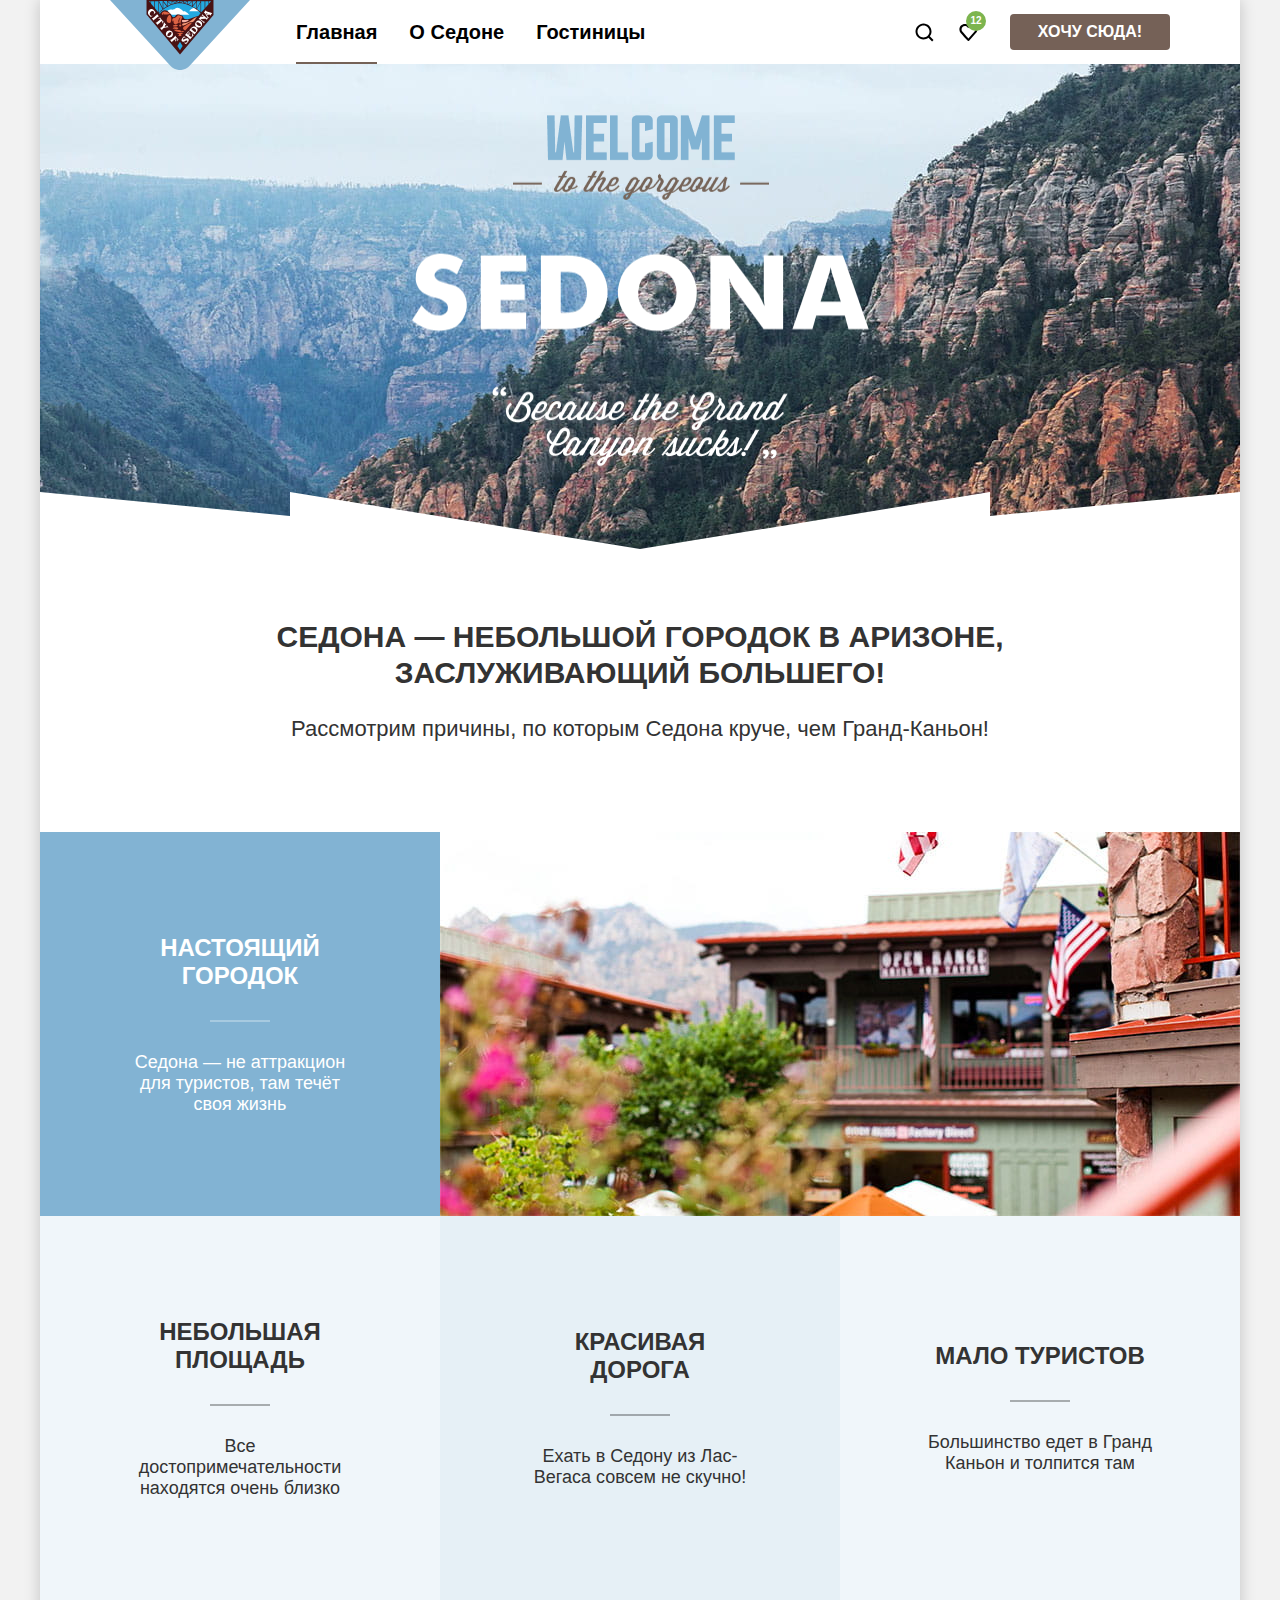
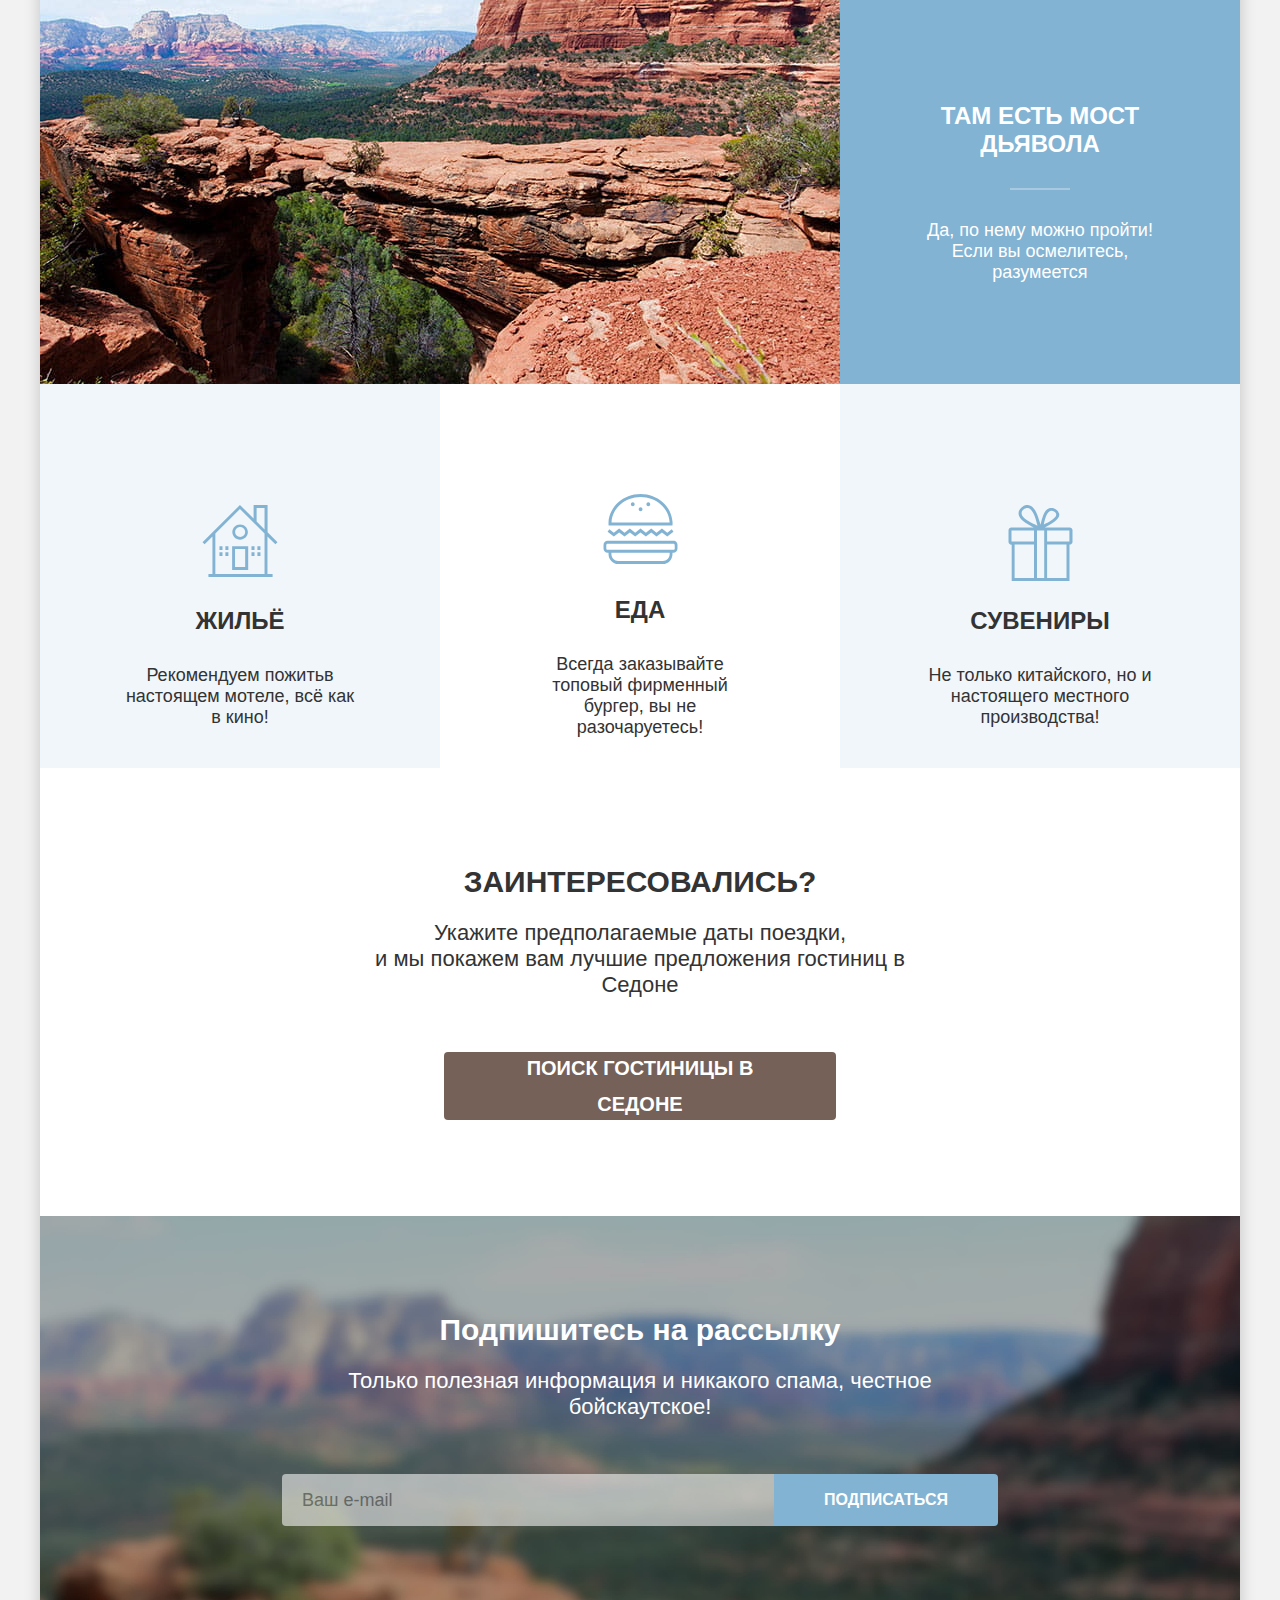
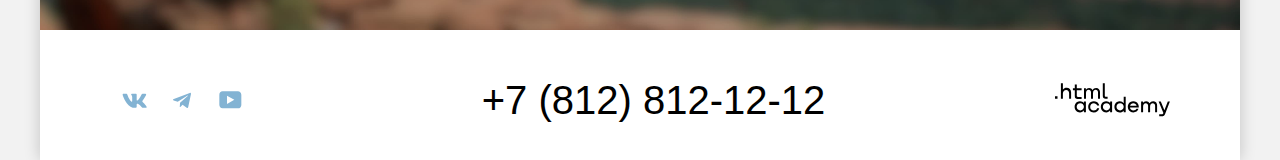
==== commit e77b8111: "Merge pull request #9 from hikkaneet/master" ====
--- a/index.html
+++ b/index.html
@@ -9,7 +9,7 @@
     <div class="page-container">
     <header class="page-header" data-test="header">
       <nav class="navigation">
-        <a class="navigation-logo" href="#">
+        <a class="navigation-logo" href="index.html">
           <img class="page-header-logo" src="images/header/logo.svg" width="140" height="70" alt="Логотип города Седона.">
         </a>
         <ul class="navigation-list">
@@ -25,14 +25,14 @@
         </ul>
         <ul class="navigation-list navigation-user">
           <li class="navigation-item">
-            <a class="navigation-link" href="#">
+            <a class="navigation-link navigation-link-search" href="#">
               <span class="visually-hidden">
                 Поиск
               </span>
             </a>
           </li>
           <li class="navigation-item">
-            <a class="navigation-link" href="#">
+            <a class="navigation-link navigation-link-favorites" href="#">
               <span class="visually-hidden">
                 Избранное 12
               </span>
@@ -83,15 +83,15 @@
           <h3 class="advantages-item-title">Там есть мост дьявола</h3>
           <p class="advantages-item-discription">Да, по нему можно пройти! Если вы осмелитесь, разумеется</p>
         </li>
-        <li class="advantages-item advantages-item-grey advantages-item-home">
+        <li class="advantages-item advantages-item-housing">
             <h3 class="advantages-item-title">Жильё</h3>
             <p class="advantages-item-discription">Рекомендуем пожитьв настоящем мотеле, всё как в кино!</p>
         </li>
-        <li class="advantages-item advantages-item-white">
+        <li class="advantages-item advantages-item-food">
             <h3 class="advantages-item-title">Еда</h3>
             <p class="advantages-item-discription">Всегда заказывайте топовый фирменный бургер, вы не разочаруетесь!</p>
         </li>
-        <li class="advantages-item advantages-item-grey">
+        <li class="advantages-item advantages-item-souvenirs">
             <h3 class="advantages-item-title">Сувениры</h3>
             <p class="advantages-item-discription">Не только китайского, но и настоящего местного производства!</p>
         </li>
@@ -126,18 +126,21 @@
         <h2 class="visually-hidden">Социальные сети</h2>
         <ul class="footer-social-list">
           <li class="footer-social-item">
-            <a class="footer-social-button" href="https://vk.com/htmlacademy">
+            <a class="footer-social-link" href="https://vk.com/htmlacademy" role="img" aria-label="Иконка ВКонтакте.">
               <span class="visually-hidden">ВКонтакте</span>
+              <svg class="footer-social-button" aria-hidden="true" focusable="false" width="25" height="15" viewBox="0 0 25 15" fill="none" xmlns="http://www.w3.org/2000/svg"><path fill-rule="evenodd" clip-rule="evenodd" d="M24.116 1.804c.166-.546 0-.948-.795-.948h-2.625c-.668 0-.976.347-1.143.73 0 0-1.335 3.196-3.226 5.272-.612.602-.89.793-1.224.793-.167 0-.418-.19-.418-.738V1.804c0-.656-.184-.948-.74-.948H9.817c-.417 0-.668.304-.668.593 0 .621.946.765 1.043 2.513V7.76c0 .833-.153.984-.487.984-.89 0-3.055-3.21-4.34-6.885-.249-.715-.5-1.003-1.172-1.003H1.566c-.75 0-.9.347-.9.73 0 .682.89 4.07 4.145 8.551 2.17 3.06 5.225 4.72 8.008 4.72 1.67 0 1.875-.369 1.875-1.004V11.54c0-.737.158-.884.687-.884.39 0 1.057.192 2.615 1.667 1.78 1.75 2.073 2.533 3.075 2.533h2.625c.75 0 1.126-.368.91-1.096-.238-.724-1.088-1.775-2.215-3.022-.612-.71-1.53-1.475-1.809-1.858-.389-.49-.278-.71 0-1.147 0 0 3.2-4.426 3.533-5.929h.001Z"/></svg>
             </a>
           </li>
           <li class="footer-social-item">
-            <a class="footer-social-button" href="https://t.me/htmlacademy ">
+            <a class="footer-social-link" href="https://t.me/htmlacademy " role="img" aria-label="Иконка Telegram.">
               <span class="visually-hidden">Telegram</span>
+              <svg class="footer-social-button" aria-hidden="true" focusable="false" width="18" height="16" viewBox="0 0 18 16" fill="none" xmlns="http://www.w3.org/2000/svg"><path d="M16.785.956.84 7.104C-.248 7.541-.24 8.148.64 8.42l4.094 1.277 9.472-5.976c.448-.272.857-.126.52.173l-7.673 6.925H7.05l.002.001-.283 4.22c.414 0 .597-.19.829-.414l1.988-1.934 4.136 3.055c.762.42 1.31.205 1.5-.706l2.715-12.795c.278-1.114-.425-1.618-1.153-1.29Z"/></svg>
             </a>
           </li>
           <li class="footer-social-item">
-            <a class="footer-social-button" href="https://www.youtube.com/user/htmlacademyru">
+            <a class="footer-social-link" href="https://www.youtube.com/user/htmlacademyru" role="img" aria-label="Иконка YouTube.">
               <span class="visually-hidden">YouTube</span>
+              <svg class="footer-social-button" aria-hidden="true" focusable="false" width="23" height="18" viewBox="0 0 23 18" fill="none" xmlns="http://www.w3.org/2000/svg"><path d="M18.94.356H3.507C1.647.356.333 1.95.333 3.756V13.85c0 1.913 1.314 3.506 3.174 3.506H19.16c1.642 0 3.174-1.593 3.174-3.4v-10.2c-.219-1.806-1.532-3.4-3.393-3.4ZM7.995 12.894V4.819l7.333 4.037-7.333 4.038Z"/></svg>
             </a>
           </li>
         </ul>
@@ -148,8 +151,8 @@
       </div>
       <div class="footer-academy-site">
         <h2 class="visually-hidden">Сайт академии</h2>
-        <a class="footer-academy-link" href="https://htmlacademy.ru/">
-          <img src="images/footer/html-academy-logo.svg" width="115" height="33" alt="Ссылка на сайт академии.">
+        <a class="footer-academy-link" href="https://htmlacademy.ru/" role="img" aria-label="Ссылка на сайт академии HTML.">
+          <svg class="footer-academy-button" aria-hidden="true" focusable="false" width="115" height="34" viewBox="0 0 115 34" fill="none" xmlns="http://www.w3.org/2000/svg"><path d="M0 13.256v2.6h2.5v-2.6H0ZM11.6 4.856c-1.6 0-2.8.7-3.6 1.7h-.1v-6.2h-2v15.5h2v-5.3c0-2.1 1.3-3.6 3.3-3.6 1.8 0 2.9 1.4 2.9 3.2v5.7h2v-6.1c.1-3-1.8-4.9-4.5-4.9ZM26.6 5.156h-4.8v-3.7h-2v3.8h-1.9v2h1.9v6c0 1.7 1 2.7 2.7 2.7h4.1v-2h-3.7c-.7 0-1.1-.4-1.1-1.1v-5.7h4.8v-2ZM41.1 4.956c-1.6 0-2.9.8-3.5 2.1h-.1c-.6-1.2-1.8-2.1-3.4-2.1-1.4 0-2.5.8-3.1 1.8h-.1v-1.6H29v10.6h2v-5.4c0-2 1-3.5 2.6-3.5 1.5 0 2.4 1 2.4 2.6v6.3h2v-5.6c0-2.4 1.4-3.3 2.6-3.3 1.5 0 2.4 1 2.4 2.6v6.3h2v-6.5c.1-2.5-1.4-4.3-3.9-4.3ZM47.8 13.056c0 1.7 1 2.7 2.8 2.7h2v-2h-1.7c-.7 0-1.1-.4-1.1-1.1V.356h-2v12.7ZM28.9 20.056c-.9-1.1-2.2-1.8-3.9-1.8-3.1 0-5.4 2.3-5.4 5.6s2.3 5.6 5.4 5.6c1.8 0 3-.8 3.8-1.9h.1v1.6h2v-10.6h-2v1.5Zm-3.6 7.4c-2.2 0-3.6-1.6-3.6-3.6s1.4-3.6 3.6-3.6 3.6 1.6 3.6 3.6c0 1.9-1.4 3.6-3.6 3.6ZM44.2 22.356c-.5-2.4-2.6-4.1-5.4-4.1-3.4 0-5.6 2.5-5.6 5.6 0 3.1 2.2 5.6 5.6 5.6 2.8 0 4.9-1.8 5.4-4.2h-2.1c-.4 1.3-1.7 2.3-3.3 2.3-2.2 0-3.6-1.6-3.6-3.6s1.4-3.6 3.6-3.6c1.6 0 2.8 1 3.3 2.2h2.1v-.2ZM55.1 20.056c-.9-1.1-2.2-1.8-3.9-1.8-3.1 0-5.4 2.3-5.4 5.6s2.3 5.6 5.4 5.6c1.8 0 3-.8 3.8-1.9h.1v1.6h2v-10.6h-2v1.5Zm-3.6 7.4c-2.2 0-3.6-1.6-3.6-3.6s1.4-3.6 3.6-3.6 3.6 1.6 3.6 3.6c0 1.9-1.5 3.6-3.6 3.6ZM68.7 20.156c-.9-1.1-2.2-1.9-3.9-1.9-3.1 0-5.4 2.3-5.4 5.6s2.2 5.6 5.4 5.6c1.7 0 3-.8 3.8-1.8h.1v1.5h2v-15.4h-2v6.4Zm-3.6 7.3c-2.2 0-3.6-1.6-3.6-3.6s1.4-3.6 3.6-3.6 3.6 1.6 3.6 3.6c-.1 2-1.5 3.6-3.6 3.6ZM78.3 18.256c-3.3 0-5.5 2.5-5.5 5.6 0 3 2.1 5.6 5.5 5.6 2.5 0 4.5-1.3 5.2-3.6h-2.1c-.5 1-1.6 1.6-3 1.6-1.9 0-3.3-1.3-3.4-2.9h8.8c.2-3.6-2-6.3-5.5-6.3Zm0 1.9c1.7 0 3 1 3.3 2.6h-6.5c.3-1.5 1.5-2.6 3.2-2.6ZM98.2 18.256c-1.6 0-2.9.8-3.6 2h-.1c-.6-1.2-1.8-2-3.4-2-1.4 0-2.5.7-3.1 1.8v-1.5h-1.9v10.6h2v-5.4c0-2 1-3.4 2.6-3.5 1.5 0 2.4 1 2.4 2.6v6.3h2v-5.6c0-2.4 1.4-3.3 2.6-3.3 1.5 0 2.4 1 2.4 2.6v6.3h2v-6.5c.1-2.6-1.4-4.4-3.9-4.4ZM109.4 27.356l-3.6-8.9h-2.2l4.8 11.6c-.3.9-.7 1.2-1.7 1.2h-2.5v2h2.5c1.8 0 2.8-.8 3.5-2.6l4.7-12.2h-2.1l-3.4 8.9Z"/></svg>
         </a>
       </div>
     </div>
--- a/styles/styles.css
+++ b/styles/styles.css
@@ -56,6 +56,7 @@
 }
 
 .navigation {
+  padding: 0 70px;
   display: flex;
   height: 64px;
   font-size: 20px;
@@ -63,10 +64,11 @@
   font-weight: 700;
   color: rgba(0, 0, 0, 1);
   background-color: #ffffff;
+  z-index: 1;
 }
 
 .navigation-logo {
-  margin-left: 70px;
+  z-index: 1;
 }
 
 .navigation-list {
@@ -82,6 +84,11 @@
   justify-content: flex-end;
   width: 300px;
   margin-left: auto;
+}
+
+.navigation-user .navigation-link {
+  min-width: 44px;
+  min-height: 64px;
 }
 
 .navigation-link {
@@ -90,68 +97,157 @@
   color: inherit;
   text-decoration: none;
   padding: 20px 16px;
-}
-
-.navigation-user .navigation-link {
-  min-width: 44px;
-  min-height: 64px;
-}
-
-.navigation-link-current {
-  border-bottom: 2px solid rgba(117, 98, 87, 1);
-}
-
-.navigation-link-selected {
-  border: 1px solid #000000;
+  position: relative;
+}
+
+.navigation-link-current::before {
+  position: absolute;
+  right: 16px;
+  bottom: 0;
+  left: 16px;
+  height: 2px;
+  background-color: #756257;
+  content: "";
+}
+
+.navigation-link:focus {
+  outline: 1px solid #000000;
+}
+
+.navigation-link-search {
+  background-image: url("../images/header/search.svg");
+  background-repeat: no-repeat;
+  background-position: center;
+}
+
+.navigation-link-favorites {
+  background-image: url("../images/header/favorites.svg");
+  background-repeat: no-repeat;
+  background-position: center;
+  position: relative;
+}
+
+.navigation-link-favorites::after {
+  position: absolute;
+  width: 20px;
+  height: 20px;
+  left: 20px;
+  top: 11px;
+  background-color: #7db54f;
+  border-radius: 50%;
+  font-size: 10px;
+  line-height: 10px;
+  color: #FFFFFF;
+  content: "12";
+  display: flex;
+  justify-content: center;
+  align-items: center;
 }
 
 .button {
-  font-family: "PT Sans", sans-serif;
-  font-style: normal;
   font-weight: 700;
   font-size: 16px;
   line-height: 20px;
-  color: rgba(255, 255, 255, 1);
-  border-radius: 4px;
-  text-decoration: none;
-  text-transform: uppercase;
-  display: flex;
-  flex-direction: row;
+  display: flex;
   justify-content: center;
   align-items: center;
+  text-transform: uppercase;
+  border-radius: 4px;
+  cursor: pointer;
   padding: 8px;
-}
-
-.navigation-button a {
   text-decoration: none;
+}
+
+.button a {
   color: inherit;
-  display: block;
-  padding: 8px 34px;
+  text-decoration: none;
 }
 
 .button-brown {
+  color: #FFFFFF;
   background: rgba(117, 97, 87, 1);
-}
-
-.navigation-button {
-  margin-right: 70px;
-  width: 160px;
-  height: 36px;
-  align-self: center;
+  transition: 200ms linear;
+}
+
+.button-brown:hover {
+  background-color: #615048;
+}
+
+.button-brown:focus {
+  background-color: #615048;
 }
 
 .button-blue {
+  color: #FFFFFF;
   background: #82b3d3;
+  transition: 200ms linear;
+}
+
+.button-blue:hover {
+  background-color: #68A2CA;
+}
+
+.button-blue:focus {
+  background-color: #68A2CA;
 }
 
 .button-green {
+  color: #FFFFFF;
   background: #7db54f;
+  transition: 200ms linear;
+}
+
+.button-green:hover {
+  background-color: #6C9E42;
+}
+
+.button-green:focus {
+  background-color: #6C9E42;
+}
+
+.button-brown:active,
+.button-blue:active,
+.button-green:active,
+.button-clean:active {
+  color: rgba(255, 255, 255, 0.3);
+}
+
+.button-brown:disabled,
+.button-blue:disabled,
+.button-green:disabled {
+  background: #E5E5E5;
 }
 
 .button-grey {
   background: #f2f2f2;
   color: #333333;
   font-weight: 400;
+}
+
+.button-clean {
+  color: #FFFFFF;
+  background: none;
+  transition: 200ms linear;
+}
+
+.button-clean:hover {
+  opacity: 0.6;
+}
+
+.button-clean:focus {
+  border: 3px solid #83B3D3;
+}
+
+.button-clean:disabled {
+  opacity: 0.1;
+}
+
+.navigation-button {
+  margin-top: 14px;
+  margin-left: 20px;
+  width: 160px;
+  height: 36px;
+  padding: 0;
 }
 
 .hero {
@@ -216,16 +312,14 @@
   color: #ffffff;
 }
 
-.advantages-item-grey {
+.advantages-item-grey,
+.advantages-item-housing,
+.advantages-item-souvenirs {
   background: rgba(131, 179, 211, 0.12);
 }
 
 .advantages-item-light-blue {
   background: rgba(131, 179, 211, 0.2);
-}
-
-.advantages-item-white {
-background-color: #ffffff;;
 }
 
 .advantages-item-title {
@@ -234,10 +328,76 @@
   font-size: 24px;
   line-height: 28px;
   text-transform: uppercase;
+  position: relative;
+}
+
+.advantages-item-blue .advantages-item-title::before {
+position: absolute;
+width: 60px;
+height: 2px;
+bottom: -32px;
+left: 50%;
+margin-left: -30px;
+background-color: rgba(255, 255, 255, 0.3);
+content: "";
+}
+
+.advantages-item-grey .advantages-item-title::before,
+.advantages-item-light-blue .advantages-item-title::before {
+  position: absolute;
+  width: 60px;
+  height: 2px;
+  bottom: -32px;
+  left: 50%;
+  margin-left: -30px;
+  background-color: rgba(0, 0, 0, 0.3);
+  content: "";
 }
 
 .advantages-item-discription {
   margin: 62px 0 0;
+}
+
+.advantages-item-housing .advantages-item-discription,
+.advantages-item-food .advantages-item-discription,
+.advantages-item-souvenirs .advantages-item-discription {
+  margin: 30px 0 0;
+}
+
+.advantages-item-housing .advantages-item-title,
+.advantages-item-food .advantages-item-title,
+.advantages-item-souvenirs .advantages-item-title {
+  margin-top: 182px;
+}
+
+.advantages-item-housing .advantages-item-title::before {
+  position: absolute;
+  width: 76px;
+  height: 72px;
+  top: -102px;
+  left: 50%;
+  margin-left: -38px;
+  content: url(../images/index/home.svg);
+}
+
+.advantages-item-food .advantages-item-title::before {
+  position: absolute;
+  width: 74px;
+  height: 70px;
+  top: -102px;
+  left: 50%;
+  margin-left: -37px;
+  content: url(../images/index/food.svg);
+}
+
+.advantages-item-souvenirs .advantages-item-title::before {
+  position: absolute;
+  width: 64px;
+  height: 76px;
+  top: -102px;
+  left: 50%;
+  margin-left: -32px;
+  content: url(../images/index/gifts.svg);
 }
 
 .advantages-item-photo {
@@ -294,7 +454,6 @@
 .subscribe {
   color: #ffffff;
   background-color: #808080;
-  border: 1px solid #000000;
   background-image: url(../images/index/subscribe-background.jpg);
   background-repeat: no-repeat;
   background-size: cover;
@@ -334,22 +493,26 @@
 
 .subscribe-email-field {
   margin: 0;
-  padding: 0;
+  padding: 0 20px;
   width: 452px;
   height: 52px;
   background: #f2f2f2;
   border-radius: 4px 0 0 4px;
   border: none;
+  font-size: 18px;
+  line-height: 24px;
+  opacity: 0.6;
 }
 
 .subscribe-button {
   border-radius: 0 4px 4px 0;
   border: none;
   padding: 8px 50px;
+  color: #ffffff;
 }
 
 .page-footer {
-  background-color: #ffffff;
+  padding: 40px 70px 30px;
 }
 
 .footer-container {
@@ -357,15 +520,10 @@
   display: flex;
   justify-content: space-between;
   align-items: center;
-  padding: 40px 70px 30px;
 }
 
 .footer-social {
   width: 142px;
-}
-
-.footer-social-button {
-  background: #83b3d3;
 }
 
 .footer-social-list {
@@ -381,6 +539,30 @@
 .footer-social-item {
 width: 48px;
 height: 60px;
+position: relative;
+}
+
+.footer-social-button,
+.footer-academy-button {
+  position: absolute;
+  top: 0;
+  right: 0;
+  bottom: 0;
+  left: 0;
+  margin: auto;
+  fill: #83B3D3;
+}
+
+.footer-social-button:hover {
+  fill: #68A2CA;
+}
+
+.footer-social-button:focus {
+  fill: #68A2CA;
+}
+
+.footer-social-button:active {
+  fill: rgba(104, 162, 202, 0.3);
 }
 
 .footer-telephone-number {
@@ -393,8 +575,37 @@
   width: 720px;
 }
 
+.footer-telephone-number:hover {
+  color: #756157;
+}
+
+.footer-telephone-number:focus {
+  color: #756157;
+}
+
+.footer-telephone-number:active {
+  color: rgba(117, 97, 87, 0.3);
+}
+
 .footer-academy-site {
   width: 115px;
+  position: relative;
+}
+
+.footer-academy-button {
+  fill: rgba(0, 0, 0, 1);
+}
+
+.footer-academy-button:hover {
+  fill: #756157;
+}
+
+.footer-academy-button:focus {
+  fill: #756157;
+}
+
+.footer-academy-button:active {
+  fill: rgba(117, 97, 87, 0.3);
 }
 
 .main-inner {
@@ -432,12 +643,33 @@
   flex-wrap: wrap;
 }
 
+.breadcrumbs-link-home {
+  background-image: url(../images/catalog/home.svg);
+  background-repeat: no-repeat;
+  background-position: center;
+  width: 12px;
+  height: 12px;
+}
+
 .breadcrumbs-link {
-  font-weight: 400;
   font-size: 16px;
   line-height: 21px;
   color: inherit;
   text-decoration: none;
+  position: relative;
+  margin-right: 28px;
+}
+
+.breadcrumbs-link::after {
+content: url(../images/catalog/path-arrow.svg);
+height: 10px;
+width: 6px;
+position: absolute;
+right: -17px;
+}
+
+.breadcrumbs-item:last-child .breadcrumbs-link::after {
+  content: none;
 }
 
 .catalog-filter-title {
@@ -446,19 +678,35 @@
   line-height: 24px;
   text-transform: capitalize;
   color: #ffffff;
+  padding: 0;
+}
+
+.catalog-filter-group {
+  margin: 0 70px 0 0;
+  padding: 0;
+  border: none;
+}
+
+.catalog-filter-group:last-of-type {
+  margin: 0;
 }
 
 .catalog-filter-list {
-  margin: 0;
+  margin: 32px 0 0 0;
   padding: 0;
   list-style: none;
+  display: flex;
+  flex-direction: column;
+  gap: 16px;
 }
 
 .filter-group {
-  width: 1060px;
-  margin: 0 auto;
-  display: flex;
-  flex-flow: row;
+  display: flex;
+  justify-content: space-between;
+}
+
+.filter-group-left {
+  display: flex;
 }
 
 .filter-group-infrastructure {
@@ -467,6 +715,32 @@
 
 .filter-group-type {
   width: 160px;
+}
+
+.filter-button {
+  border: none;
+  border-radius: 4px;
+  width: 191px;
+  height: 36px;
+  display: flex;
+  justify-content: center;
+  align-items: center;
+  font-weight: 700;
+  font-size: 16px;
+  line-height: 20px;
+  cursor: pointer;
+}
+
+.filter-group-right {
+  display: flex;
+  justify-content: flex-end;
+}
+
+.filter-group-buttons {
+  display: flex;
+  flex-direction: column;
+  justify-content: flex-end;
+  gap: 32px;
 }
 
 .catalog {
@@ -481,7 +755,9 @@
 }
 
 .catalog-result-title {
+  display: block;
   margin: 0 auto 0 0;
+  padding: 6px 0;
   font-weight: 700;
   font-size: 30px;
   line-height: 36px;
@@ -490,17 +766,76 @@
 }
 
 .select-control {
-  width: 292px;
-}
+  min-width: 292px;
+  font-size: 18px;
+  line-height: 21px;
+  border: 2px solid #E5E5E5;
+  border-radius: 4px;
+  transition: 200ms linear;
+}
+
+.select-control:hover {
+  border-color: #68A2CA;
+}
+
+.select-control:focus {
+  border-color: #3F5E72
+}
+
+.select-control:disabled {
+  border-color: rgba(0, 0, 0, 0.3);
+  color: rgba(0, 0, 0, 0.3);
+}
+
+
 
 .select-list {
-  margin: 0;
+  margin: 0 0 0 70px;
   padding: 0;
   list-style-type: none;
   min-width: 160px;
   display: flex;
   justify-content: flex-end;
-
+  gap: 8px;
+}
+
+.select-item {
+  width: 48px;
+  height: 48px;
+  border: 2px solid #E5E5E5;
+  border-radius: 4px;
+  display: block;
+  transition: 200ms linear;
+}
+
+.select-item:hover {
+  border-color: #000000;
+}
+
+.select-item:focus {
+  border-color: #68A2CA;
+}
+
+.select-item:active {
+  border-color: #000000;
+}
+
+.select-item-tile {
+  background-image: url(../images/catalog/mapping-tile.svg);
+  background-repeat: no-repeat;
+  background-position: center;
+}
+
+.select-item-cards {
+  background-image: url(../images/catalog/mapping-cards.svg);
+  background-repeat: no-repeat;
+  background-position: center;
+}
+
+.select-item-list {
+  background-image: url(../images/catalog/mapping-list.svg);
+  background-repeat: no-repeat;
+  background-position: center;
 }
 
 .select-item {
@@ -546,6 +881,20 @@
   justify-self: end;
 }
 
+.product-card-stars {
+  display: flex;
+  align-items: center;
+  gap: 6px;
+}
+
+.product-card-one-star {
+  background-image: url(../images/catalog/star.svg);
+  background-repeat: no-repeat;
+  background-position: center;
+  width: 18px;
+  height: 18px;
+}
+
 .pagination {
   margin: 80px 0 0 0;
   padding: 0;
@@ -557,16 +906,33 @@
 .pagination-item {
   width: 60px;
   height: 60px;
-  background: #82b3d3;
   border-radius: 4px;
   display: flex;
   justify-content: center;
   align-items: center;
-
+  box-sizing: border-box;
 }
 
 .pagination-item:not(:last-child) {
   margin-right: 8px;
+}
+
+.pagination-item-default {
+  background: #82b3d3;
+}
+
+.pagination-item-default:hover {
+  background: #68A2CA;
+  border: 1px solid #82B3D3;
+}
+
+.pagination-item-default:focus {
+  background: #68A2CA;
+  border: 1px solid #82B3D3;
+}
+
+.pagination-item-default:active .pagination-link {
+  color: rgba(255, 255, 255, 0.3);
 }
 
 .pagination-item-current {
@@ -577,6 +943,7 @@
 .pagination-select {
   background: none;
   color: #000000;
+  border: 0;
 }
 
 .pagination-select .pagination-link {
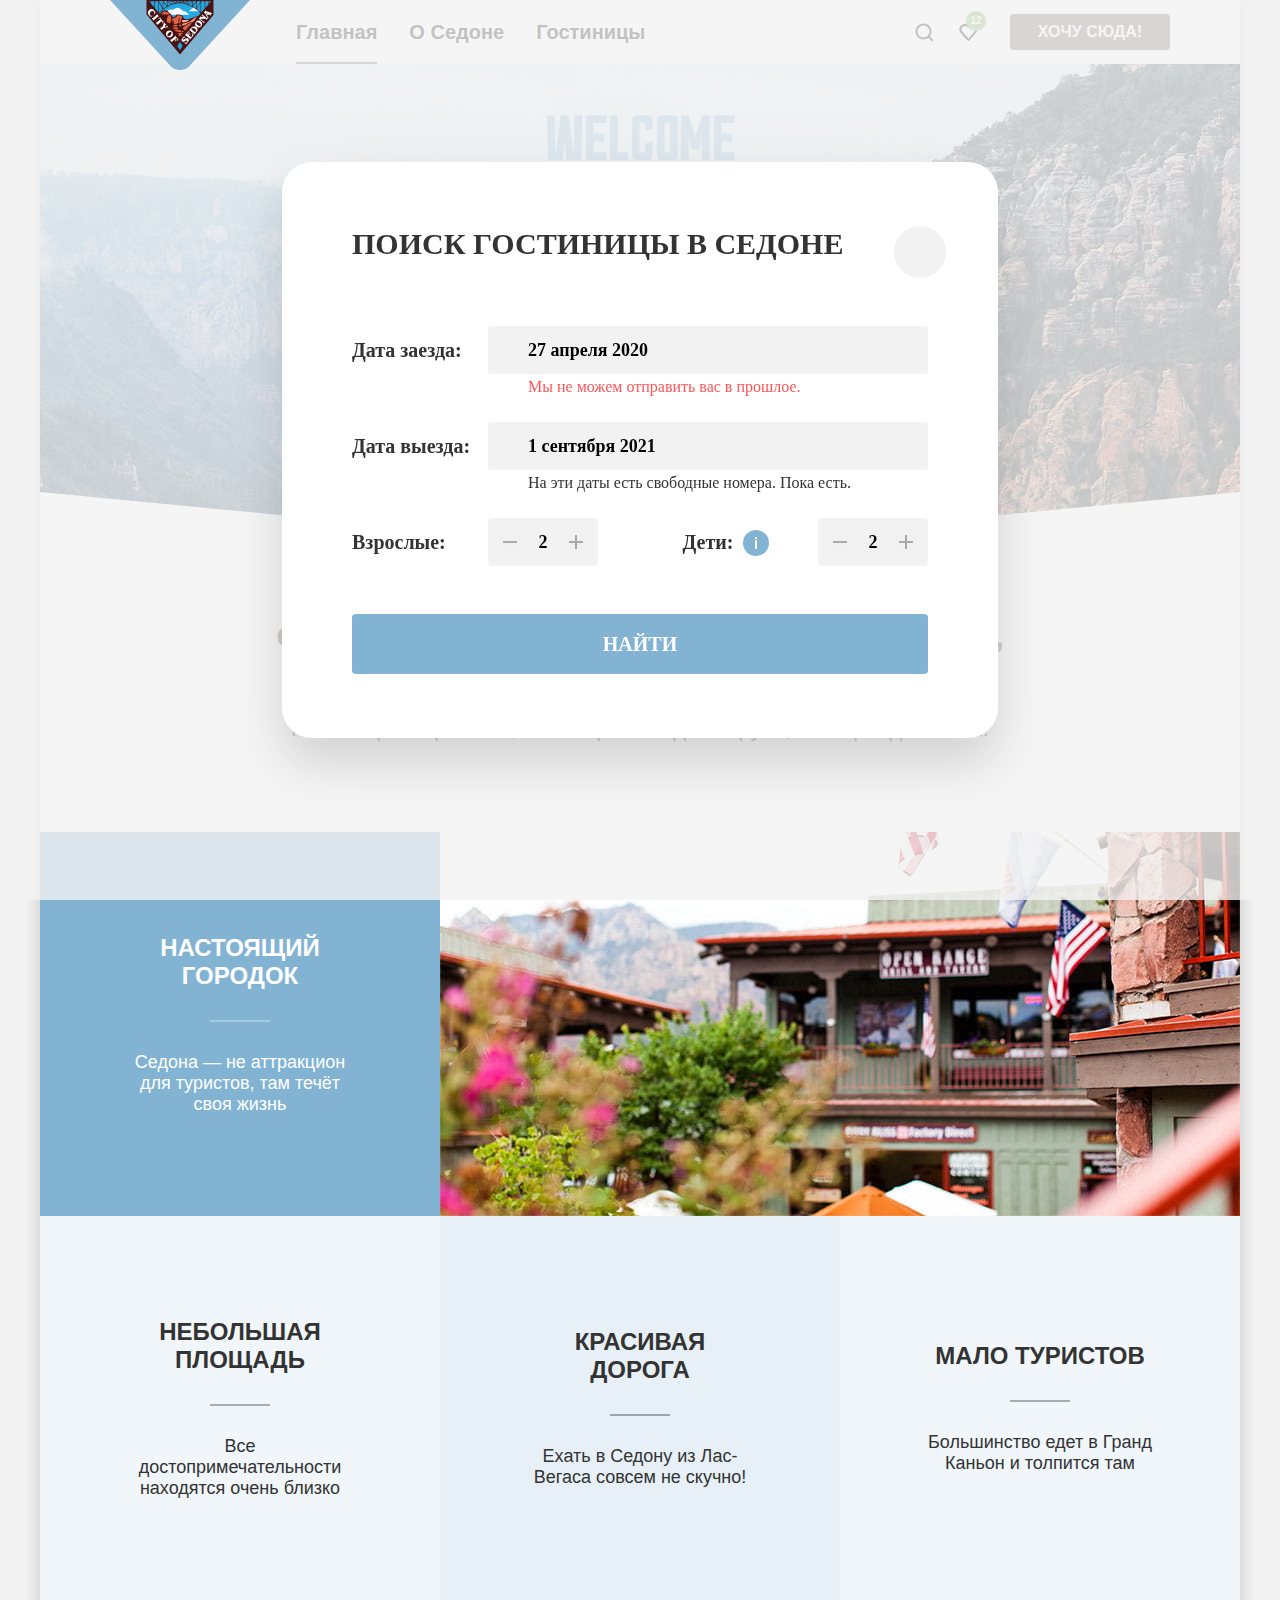
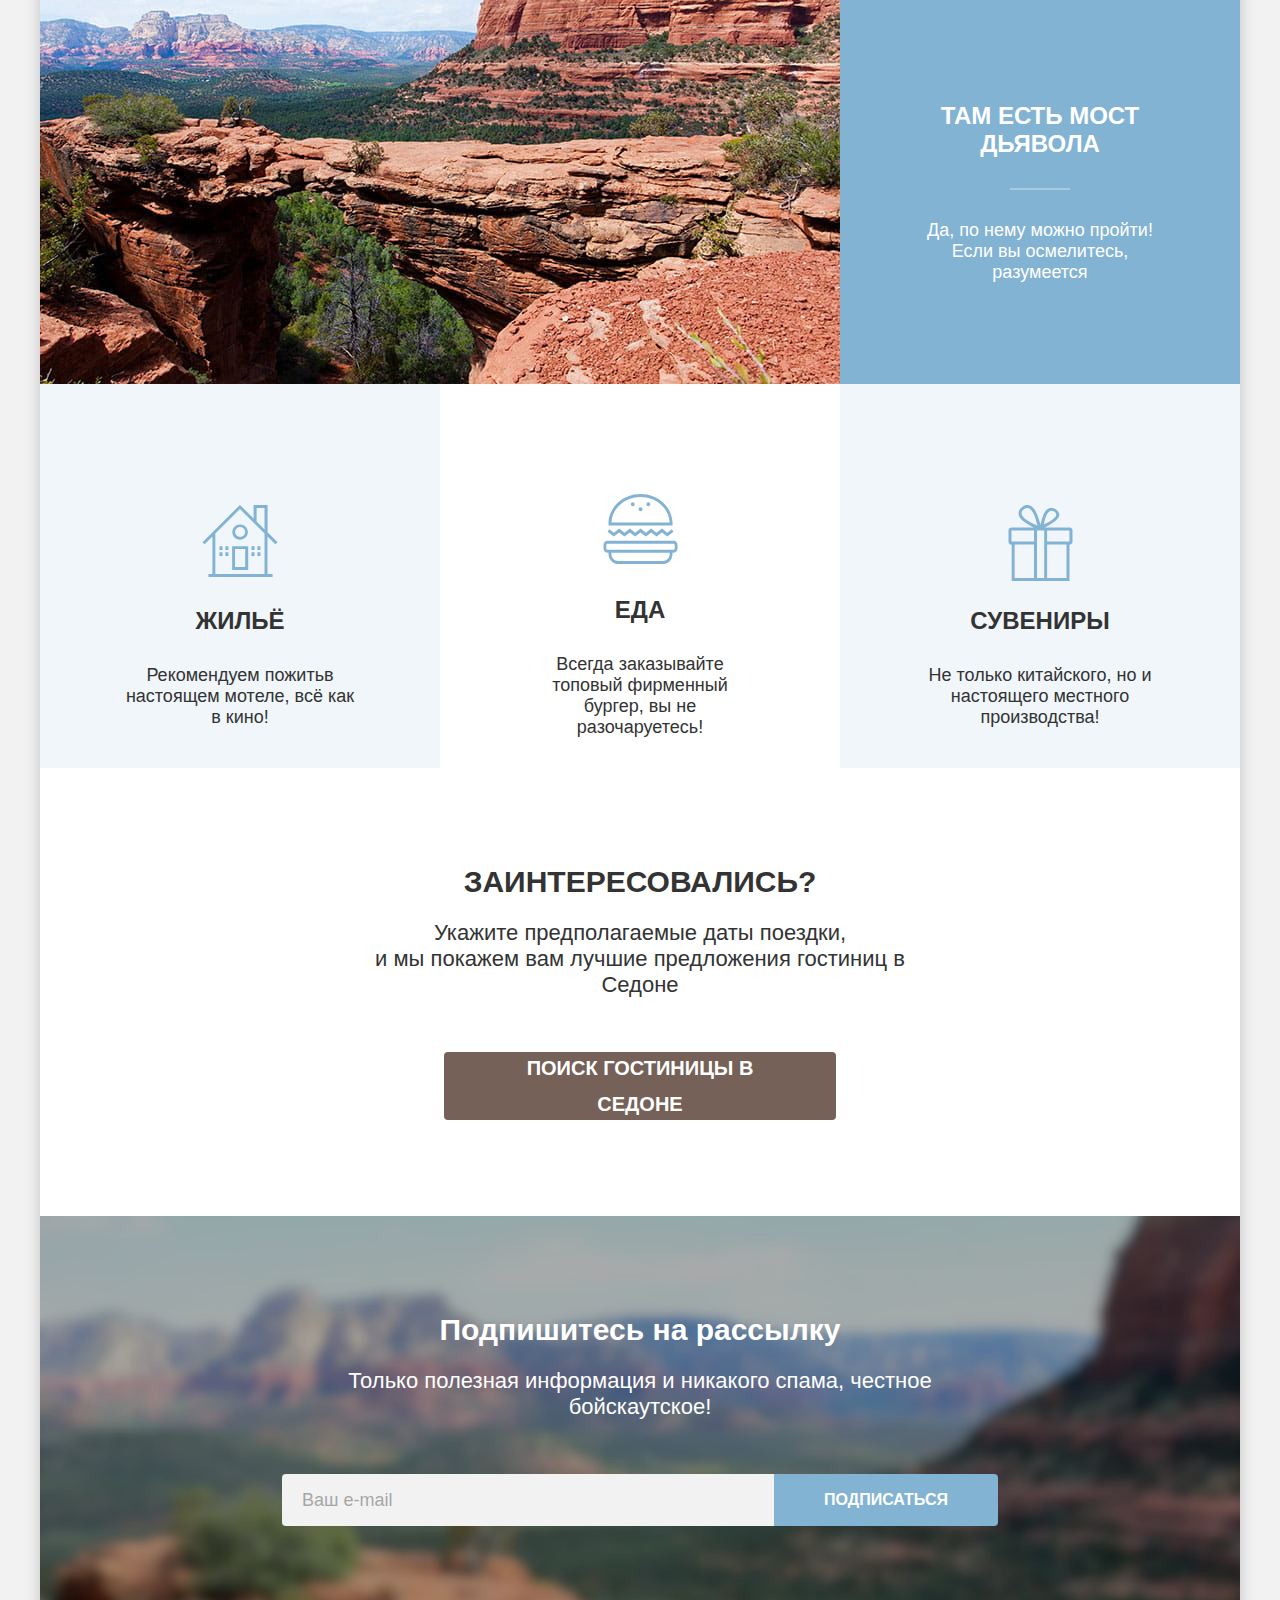
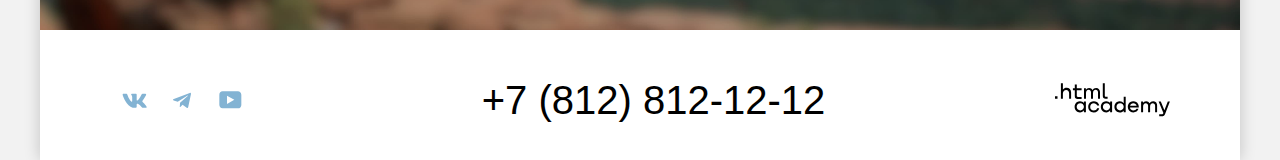
==== commit a784873f: "Добавляет тултип" ====
--- a/index.html
+++ b/index.html
@@ -110,13 +110,11 @@
       <div class="subscribe-content-wrapper">
         <h2 class="subscribe-title">Подпишитесь на рассылку</h2>
         <p class="subscribe-text">Только полезная информация и никакого спама, честное бойскаутское!</p>
-        <div class="subscribe-email-wrapper">
           <form class="subscribe-form" action="https://echo.htmlacademy.ru/" method="post">
             <label class="visually-hidden" for="subscribe-email">Ваш e-mail</label>
             <input class="subscribe-email-field" placeholder="Ваш e-mail" type="email" id="subscribe-email" name="subscribe-email">
             <button class="button button-blue subscribe-button" type="submit">Подписаться</button>
           </form>
-        </div>
       </div>
     </section>
     </main>
@@ -158,5 +156,56 @@
     </div>
     </footer>
   </div>
+  <div class="modal-container">
+    <div class="modal modal-search">
+      <section class="modal-content">
+        <button class="modal-close-button">
+          <span class="visually-hidden">Закрыть</span>
+        </button>
+        <h2 class="modal-title">Поиск гостиницы в Седоне</h2>
+        <form class="modal-search-field-set">
+          <span class="input-field-discription">Дата заезда:</span>
+          <label class="modal-date-wrapper">
+            <input class="input-field input-field-day-start" type="text" id="day-start" name="day-start" placeholder="27 апреля 2020">
+          </label>
+          <span class="input-field-discription">Дата выезда:</span>
+          <label class="modal-date-wrapper">
+            <input class="input-field input-field-day-end" type="text" id="day-end" name="day-end" placeholder="1 сентября 2021">
+          </label>
+          <span class="input-field-discription">Взрослые:</span>
+          <label class="modal-adults-wrapper">
+            <button class="modal-button modal-button-adults-minus" type="button">
+              <span class="visually-hidden">Уменьшить количество взрослых</span>
+            </button>
+            <input class="input-field input-field-adults" type="number" id="adults" name="adults" value="2">
+            <button class="modal-button modal-button-adults-plus" type="button">
+              <span class="visually-hidden">Увеличить количество взрослых</span>
+            </button>
+          </label>
+          <span class="tooltip-wrapper">
+            <span class="input-field-discription">Дети:</span>
+            <span class="tooltip">
+              <button class="tooltip-toggle" type="button" aria-labelledby="tooltip-modal-kids">
+                <svg width="26" height="26" viewBox="0 0 26 26" fill="#ffffff" xmlns="http://www.w3.org/2000/svg"><circle cx="13" cy="13" r="13" fill="#83B3D3"/><path fill-rule="evenodd" clip-rule="evenodd" d="M12 7h2v2h-2V7Zm2 12h-2v-9h2v9Z"/></svg>
+              </button>
+              <span class="tooltip-text" role="tooltip" id="tooltip-modal-kids">
+                Укажите количество детей, которые будут с вами, возраст которых от 6 до 18 лет. Дети до 6 лет размещаются бесплатно.
+              </span>
+            </span>
+          </span>
+          <label class="modal-children-wrapper">
+            <button class="modal-button modal-button-children-minus" type="button">
+              <span class="visually-hidden">Уменьшить количество взрослых</span>
+            </button>
+            <input class="input-field input-field-children" type="number" id="children" name="children" value="2">
+            <button class="modal-button modal-button-children-plus" type="button">
+              <span class="visually-hidden">Увеличить количество детей</span>
+            </button>
+          </label>
+          <button class="button button-blue modal-search-button" type="submit">Найти</button>
+        </form>
+      </section>
+    </div>
+  </div>
   </body>
 </html>
--- a/styles/styles.css
+++ b/styles/styles.css
@@ -235,7 +235,7 @@
 }
 
 .button-clean:focus {
-  border: 3px solid #83B3D3;
+  outline: 3px solid #83B3D3;
 }
 
 .button-clean:disabled {
@@ -482,25 +482,24 @@
   line-height: 26px;
 }
 
-.subscribe-email-wrapper {
-  margin: 0;
-  display: flex;
-}
-
 .subscribe-form {
   display: flex;
 }
 
 .subscribe-email-field {
   margin: 0;
-  padding: 0 20px;
+  padding: 14px 20px;
   width: 452px;
-  height: 52px;
   background: #f2f2f2;
   border-radius: 4px 0 0 4px;
   border: none;
   font-size: 18px;
   line-height: 24px;
+  color:#000000;
+}
+
+.subscribe-email-field::placeholder {
+  font:inherit;
   opacity: 0.6;
 }
 
@@ -643,32 +642,64 @@
   flex-wrap: wrap;
 }
 
-.breadcrumbs-link-home {
-  background-image: url(../images/catalog/home.svg);
-  background-repeat: no-repeat;
-  background-position: center;
-  width: 12px;
-  height: 12px;
-}
-
 .breadcrumbs-link {
   font-size: 16px;
   line-height: 21px;
-  color: inherit;
+  color: rgba(255, 255, 255, 1);
   text-decoration: none;
+  margin-right: 28px;
+  transition: 200ms linear;
+}
+
+.breadcrumbs-link:hover {
+  color: rgba(255, 255, 255, 0.6);
+}
+
+.breadcrumbs-link:focus {
+  color: rgba(255, 255, 255, 1);
+}
+
+.breadcrumbs-link:active {
+  color: rgba(255, 255, 255, 0.3);
+}
+
+.breadcrumbs-link-home {
+  display: block;
+  background-image: url(../images/catalog/home-icon.svg);
+  background-repeat: no-repeat;
+  background-position: center;
+  width: 13px;
+  height: 13px;
+}
+
+.breadcrumbs-link-home:hover {
+  opacity: 0.6;
+}
+
+.breadcrumbs-link-home:focus {
+  opacity: 1;
+}
+
+.breadcrumbs-link-home:active {
+  opacity: 0.3;
+}
+
+.breadcrumbs-item {
+  display: flex;
+  align-items: center;
   position: relative;
-  margin-right: 28px;
-}
-
-.breadcrumbs-link::after {
-content: url(../images/catalog/path-arrow.svg);
-height: 10px;
-width: 6px;
-position: absolute;
-right: -17px;
-}
-
-.breadcrumbs-item:last-child .breadcrumbs-link::after {
+}
+
+.breadcrumbs-item::after {
+  content: url(../images/catalog/path-arrow.svg);
+  height: 10px;
+  width: 6px;
+  position: absolute;
+  right: 11px;
+  top: 0;
+  }
+
+.breadcrumbs-item:last-child::after {
   content: none;
 }
 
@@ -713,6 +744,59 @@
   width: 150px;
 }
 
+.control {
+  position: relative;
+  display: block;
+  padding-left: 36px;
+}
+
+.control-mark {
+  position: absolute;
+  top: 0;
+  left: 0;
+  width: 20px;
+  height: 20px;
+  background: #FFFFFF;
+  border-radius: 4px;
+}
+
+.control:hover .control-mark {
+  opacity: 0.6;
+}
+
+.control-input:focus + .control-mark {
+  outline: 3px solid rgba(131, 179, 211, 1);
+}
+
+.control-input:active + .control-mark {
+  opacity: 0.3;
+}
+
+.control-input[type="checkbox"]:checked + .control-mark::after {
+  position: absolute;
+  left: 50%;
+  transform: translateX(-6px);
+  top: -1px;
+  width: 12px;
+  height: 10px;
+  content: url(../images/catalog/checkbox-tick.svg);
+}
+
+.control-input[type="radio"] + .control-mark {
+  border-radius: 50%;
+}
+
+.control-input[type="radio"]:checked + .control-mark::before {
+  position: absolute;
+  top: 5px;
+  left: 5px;
+  width: 10px;
+  height: 10px;
+  background-color: #3F5E72;
+  border-radius: 50%;
+  content: "";
+}
+
 .filter-group-type {
   width: 160px;
 }
@@ -736,11 +820,148 @@
   justify-content: flex-end;
 }
 
+.catalog-filter-group-price {
+  margin: 0;
+  padding: 0;
+  border: none;
+  width: 288px;
+}
+
+.range {
+  margin-top: 32px;
+}
+
+.range-scale {
+  position: relative;
+  height: 4px;
+  background-color: rgba(255, 255, 255, 0.3);
+  margin-top: 50px;
+}
+
+.range-bar {
+  position: absolute;
+  height: 4px;
+  background-color: rgba(255, 255, 255, 1);
+}
+
+.range-toggle {
+  position: absolute;
+  width: 20px;
+  height: 20px;
+  background: #ffffff;
+  border-radius: 5px;
+  cursor: pointer;
+  border-style: none;
+  transition: 200ms linear;
+}
+
+.range-toggle:hover {
+  box-shadow: 0 4px 10px rgba(0, 0, 0, 0.25);
+}
+
+.range-toggle:focus {
+  outline: 3px solid #83B3D3;
+  box-shadow: 0 4px 10px rgba(0, 0, 0, 0.25);
+}
+
+.range-toggle:active {
+  outline: 2px solid #83B3D3;
+  box-shadow: 0 7px 15px rgba(0, 0, 0, 0.4);
+}
+
+.toggle-min {
+  top: -8px;
+  left: -10px;
+}
+
+.toggle-max {
+  top: -8px;
+  right: -10px;
+}
+
+.price-input-wrapper {
+  display: flex;
+  margin-right: 2px;
+  flex-grow: 1;
+}
+
+.price-input-wrapper-left,
+.price-input-wrapper-right {
+  position: relative;
+}
+
+
+.price-input-wrapper-left::after {
+  position: absolute;
+  z-index: 1;
+  top: 12px;
+  left: 116px;
+  content: "от";
+  color:rgba(0, 0, 0, 0.3)
+}
+
+.price-input-wrapper-right::after {
+  position: absolute;
+  z-index: 1;
+  top: 12px;
+  left: 114px;
+  content: "до";
+  color:rgba(0, 0, 0, 0.3)
+}
+
+.range-wrapper-inputs {
+  display: flex;
+  justify-content: center;
+  }
+
+.range-input {
+  padding: 12px 40px 12px 20px;
+  width: 84px;
+  font: inherit;
+  background-color: #F2F2F2;
+  border: none;
+  appearance: textfield;
+  flex-grow: 1;
+  font-weight: 700;
+  font-size: 18px;
+  line-height: 24px;
+  transition: 200ms linear;
+}
+
+.range-input:hover {
+  background-color: #E6E6E6;;
+}
+
+.range-input:focus {
+  background: #E6E6E6;
+  outline: 3px solid #83B3D3;
+}
+
+.range-input:active {
+  background: #F2F2F2;
+  outline: 2px solid #000000;
+}
+
+.range-input-min {
+  border-radius: 4px 0 0 4px;
+}
+
+.range-input-max {
+  border-radius: 0 4px 4px 0;
+}
+
+.range-input::-webkit-outer-spin-button,
+.range-input::-webkit-inner-spin-button {
+  appearance: none;
+  margin: 0;
+}
+
 .filter-group-buttons {
   display: flex;
   flex-direction: column;
   justify-content: flex-end;
   gap: 32px;
+  margin-left: 70px;
 }
 
 .catalog {
@@ -766,12 +987,17 @@
 }
 
 .select-control {
+  padding: 14px 20px;
   min-width: 292px;
   font-size: 18px;
   line-height: 21px;
   border: 2px solid #E5E5E5;
   border-radius: 4px;
   transition: 200ms linear;
+  appearance: none;
+  background-image: url("../images/catalog/select-arrow.svg");
+  background-repeat: no-repeat;
+  background-position: right 20px center;
 }
 
 .select-control:hover {
@@ -928,7 +1154,7 @@
 
 .pagination-item-default:focus {
   background: #68A2CA;
-  border: 1px solid #82B3D3;
+  outline: 1px solid #82B3D3;
 }
 
 .pagination-item-default:active .pagination-link {
@@ -977,3 +1203,283 @@
   text-align: center;
   border: 0;
 }
+
+.modal-container {
+  position: fixed;
+  top: 0;
+  left: 0;
+  display: flex;
+  width: 100%;
+  height: 100%;
+  background-color: rgba(242, 242, 242, 0.8);
+}
+
+.modal {
+  margin: auto;
+  padding: 64px 70px;
+  background-color: #ffffff;
+  box-shadow: 0 25px 50px rgba(0, 0, 0, 0.15);
+  border-radius: 30px;
+}
+
+.modal-search {
+  width: 716px;
+  box-sizing: border-box;
+}
+
+.modal-content {
+  position: relative;
+}
+
+.modal-close-button {
+  position: absolute;
+  padding: 0;
+  top: 0;
+  right: -18px;
+  width: 52px;
+  height: 52px;
+  background-image: url("../images/index/close-icon.svg");
+  background-repeat: no-repeat;
+  background-position: center;
+  cursor: pointer;
+  background-color: #F2F2F2;
+  border: none;
+  border-radius: 50%;
+  transition: 200ms linear;
+}
+
+.modal-close-button:hover {
+  background-color: #E6E6E6;
+}
+
+.modal-close-button:focus {
+  background-color: #E6E6E6;
+  outline: 3px solid #83B3D3;
+}
+
+.modal-close-button:active {
+  outline: none;
+  opacity: 0.3;
+}
+
+.modal-title {
+  margin: 0 0 64px 0;
+  font-family: 'PT Sans';
+  font-style: normal;
+  font-weight: 700;
+  font-size: 30px;
+  line-height: 36px;
+  text-transform: uppercase;
+  text-align: left;
+}
+
+.modal-search-field-set {
+  display: grid;
+  grid-template-columns: 136px 110px 220px 110px;
+  row-gap: 48px;
+  align-items: center
+}
+
+.modal-date-wrapper{
+  grid-column: 2 / 5;
+  background: #F2F2F2;
+  position: relative;
+  border-radius: 4px;
+}
+
+.modal-date-wrapper::after {
+  position: absolute;
+  content: url(../images/catalog/date-icon.svg);
+  top: 14px;
+  right: 20px;
+  opacity: 0.3;
+}
+
+.modal-date-wrapper:first-of-type::before {
+  position: absolute;
+  content: "Мы не можем отправить вас в прошлое.";
+  font-family: 'PT Sans';
+  font-style: normal;
+  font-weight: 400;
+  font-size: 16px;
+  line-height: 21px;
+  color: #FF5757;
+  top: 50px;
+  left: 40px;
+}
+
+.modal-date-wrapper ~ .modal-date-wrapper::before {
+  position: absolute;
+  content: "На эти даты есть свободные номера. Пока есть.";
+  font-family: 'PT Sans';
+  font-style: normal;
+  font-weight: 400;
+  font-size: 16px;
+  line-height: 21px;
+  color: #333333;
+  top: 50px;
+  left: 40px;
+}
+
+.modal-children-wrapper {
+  grid-column: 4 / 5;
+  position: relative;
+}
+
+.modal-adults-wrapper ~ .input-field-discription {
+  margin-left: 88px;
+}
+
+.modal-adults-wrapper {
+  grid-column: 2 / 3;
+  position: relative;
+}
+
+.modal-search-button {
+  grid-column: 1 / 5;
+  border: none;
+  padding: 18px 76px;
+  font-family: 'PT Sans';
+  font-style: normal;
+  font-weight: 700;
+  font-size: 20px;
+  line-height: 24px;
+}
+
+.input-field,
+.input-field::placeholder {
+  padding: 12px 20px;
+  background: #F2F2F2;
+  border-radius: 4px;
+  border: none;
+  font-family: 'PT Sans';
+  font-style: normal;
+  font-weight: 700;
+  font-size: 18px;
+  line-height: 24px;
+  color: #000000;
+  box-sizing: border-box;
+  width: 100%
+}
+
+.input-field::-webkit-outer-spin-button,
+.input-field::-webkit-inner-spin-button {
+  appearance: none;
+  margin: 0;
+}
+
+.input-field-discription {
+  font-family: 'PT Sans';
+  font-style: normal;
+  font-weight: 700;
+  font-size: 20px;
+  line-height: 24px;
+  text-align: left;
+}
+
+.input-field-children,
+.input-field-adults {
+  padding-left: 40px;
+  padding-right: 40px;
+  text-align: center;
+}
+
+.modal-button {
+  position: absolute;
+  width: 20px;
+  height: 20px;
+  top: 14px;
+  background-repeat: no-repeat;
+  background-position: center;
+  border: none;
+  border-radius: 4px;
+  opacity: 0.3;
+  transition: 200ms linear;
+}
+
+.modal-button:hover {
+  opacity: 1;
+}
+
+.modal-button:focus {
+  opacity: 1;
+  outline: 3px solid #82B3D3;
+}
+
+.modal-button:active {
+  opacity: 0.2;
+  outline: none;
+}
+
+.modal-button-adults-minus,
+.modal-button-children-minus {
+  left: 12px;
+  background-image: url(../images/catalog/modal-minus.svg);
+}
+
+.modal-button-adults-plus,
+.modal-button-children-plus {
+  right: 12px;
+  background-image: url(../images/catalog/modal-plus.svg);
+}
+
+.tooltip {
+  position: absolute;
+  margin-top: 0;
+  margin-left: 10px;
+  width: 26px;
+  height: 26px;
+}
+
+.tooltip-toggle {
+  border: none;
+  background-color: transparent;
+  padding: 0;
+  margin: 0;
+  display: block;
+}
+
+.tooltip-toggle:hover + .tooltip-text,
+.tooltip-toggle:focus + .tooltip-text {
+  display: block;
+}
+
+.tooltip-icon {
+  width: 100%;
+  height: 100%;
+  display: block;
+}
+
+.tooltip-text {
+  position: absolute;
+  display: none;
+  padding: 15px 18px;
+  font-family: 'PT Sans';
+  font-style: normal;
+  font-weight: 400;
+  font-size: 16px;
+  line-height: 20px;
+  color: #FFFFFF;
+  background: #333333;
+  box-shadow: 0 15px 30px rgba(0, 0, 0, 0.3);
+  border-radius: 10px;
+  width: 256px;
+  top: 100%;
+  margin-top: 14px;
+  left: 50%;
+  transform: translateX(-50%);
+  z-index: 1;
+}
+
+.tooltip-text:after {
+  position: absolute;
+  content:'';
+  background-image: url(../images/catalog/tooltip-triangle.svg);
+  width: 19px;
+  height: 9px;
+  bottom: 100%;
+  left:0;
+  right:0;
+  margin-left: auto;
+  margin-right: auto;
+}
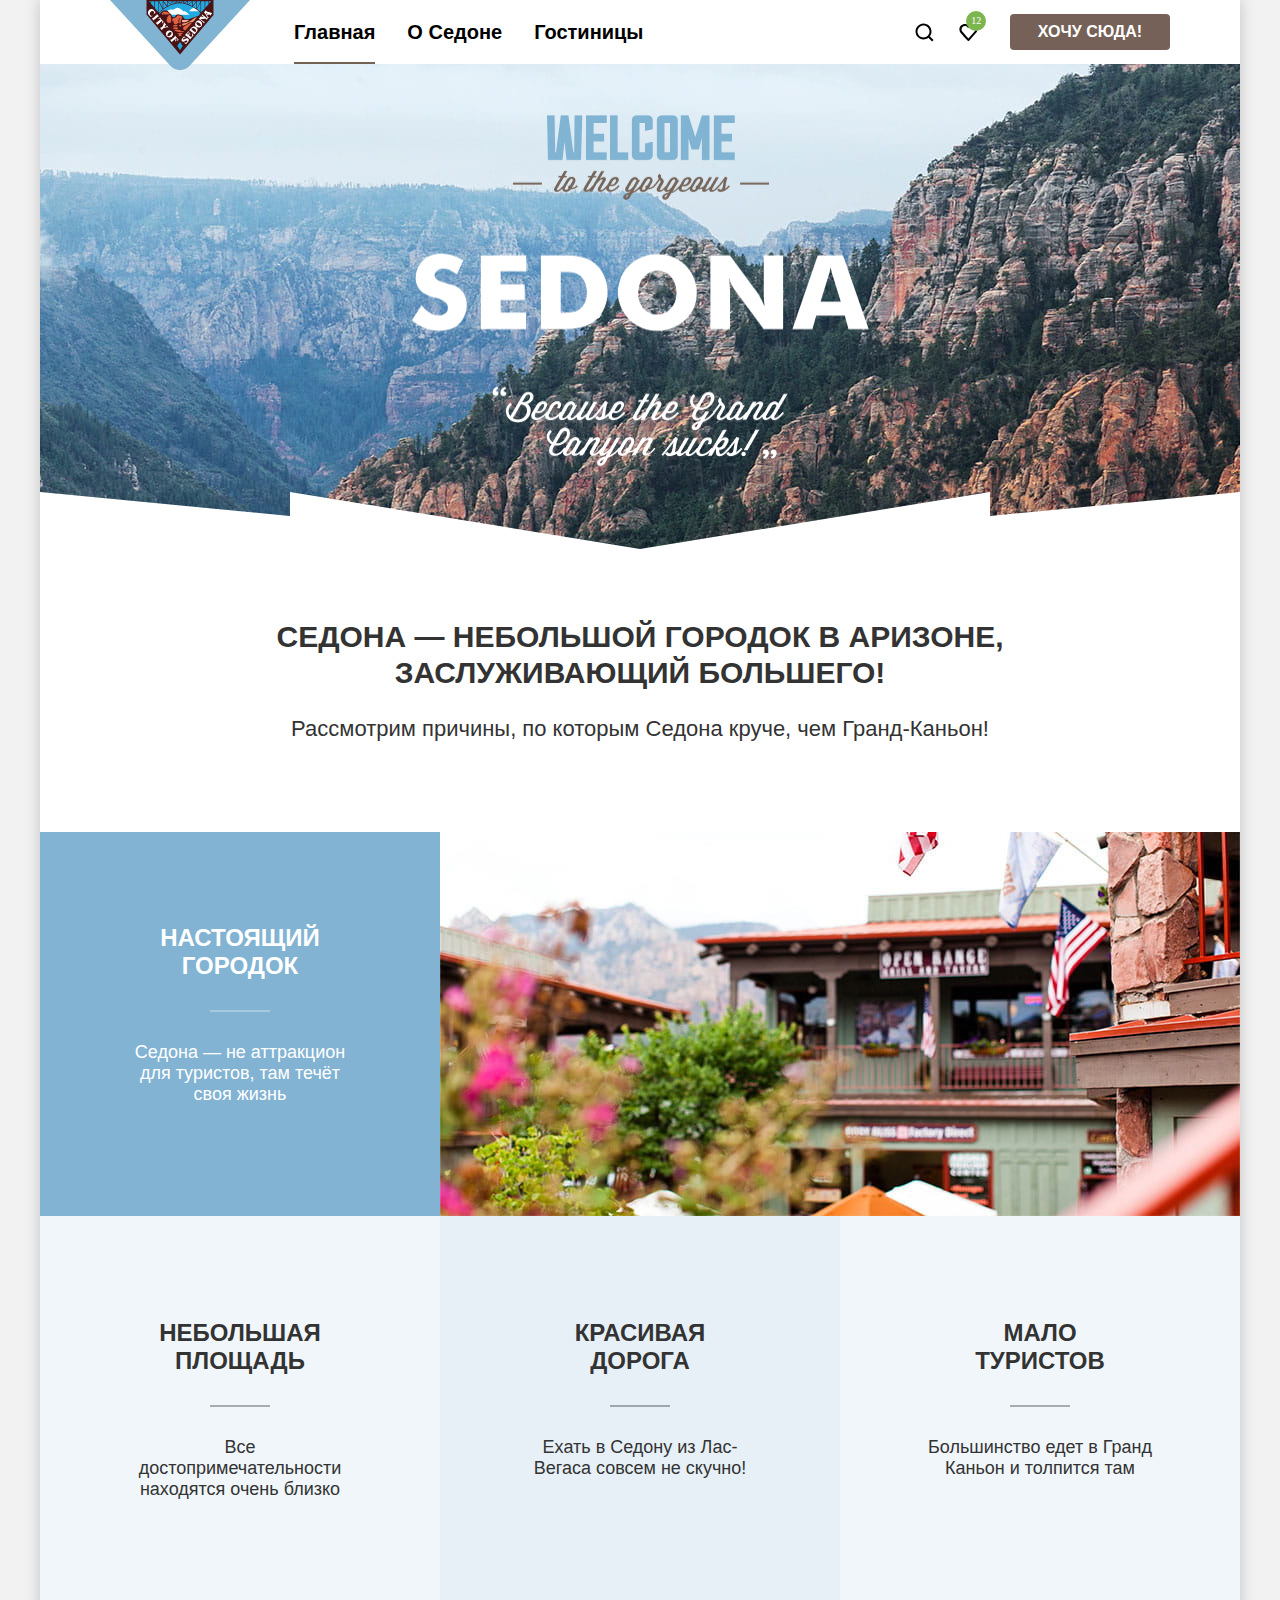
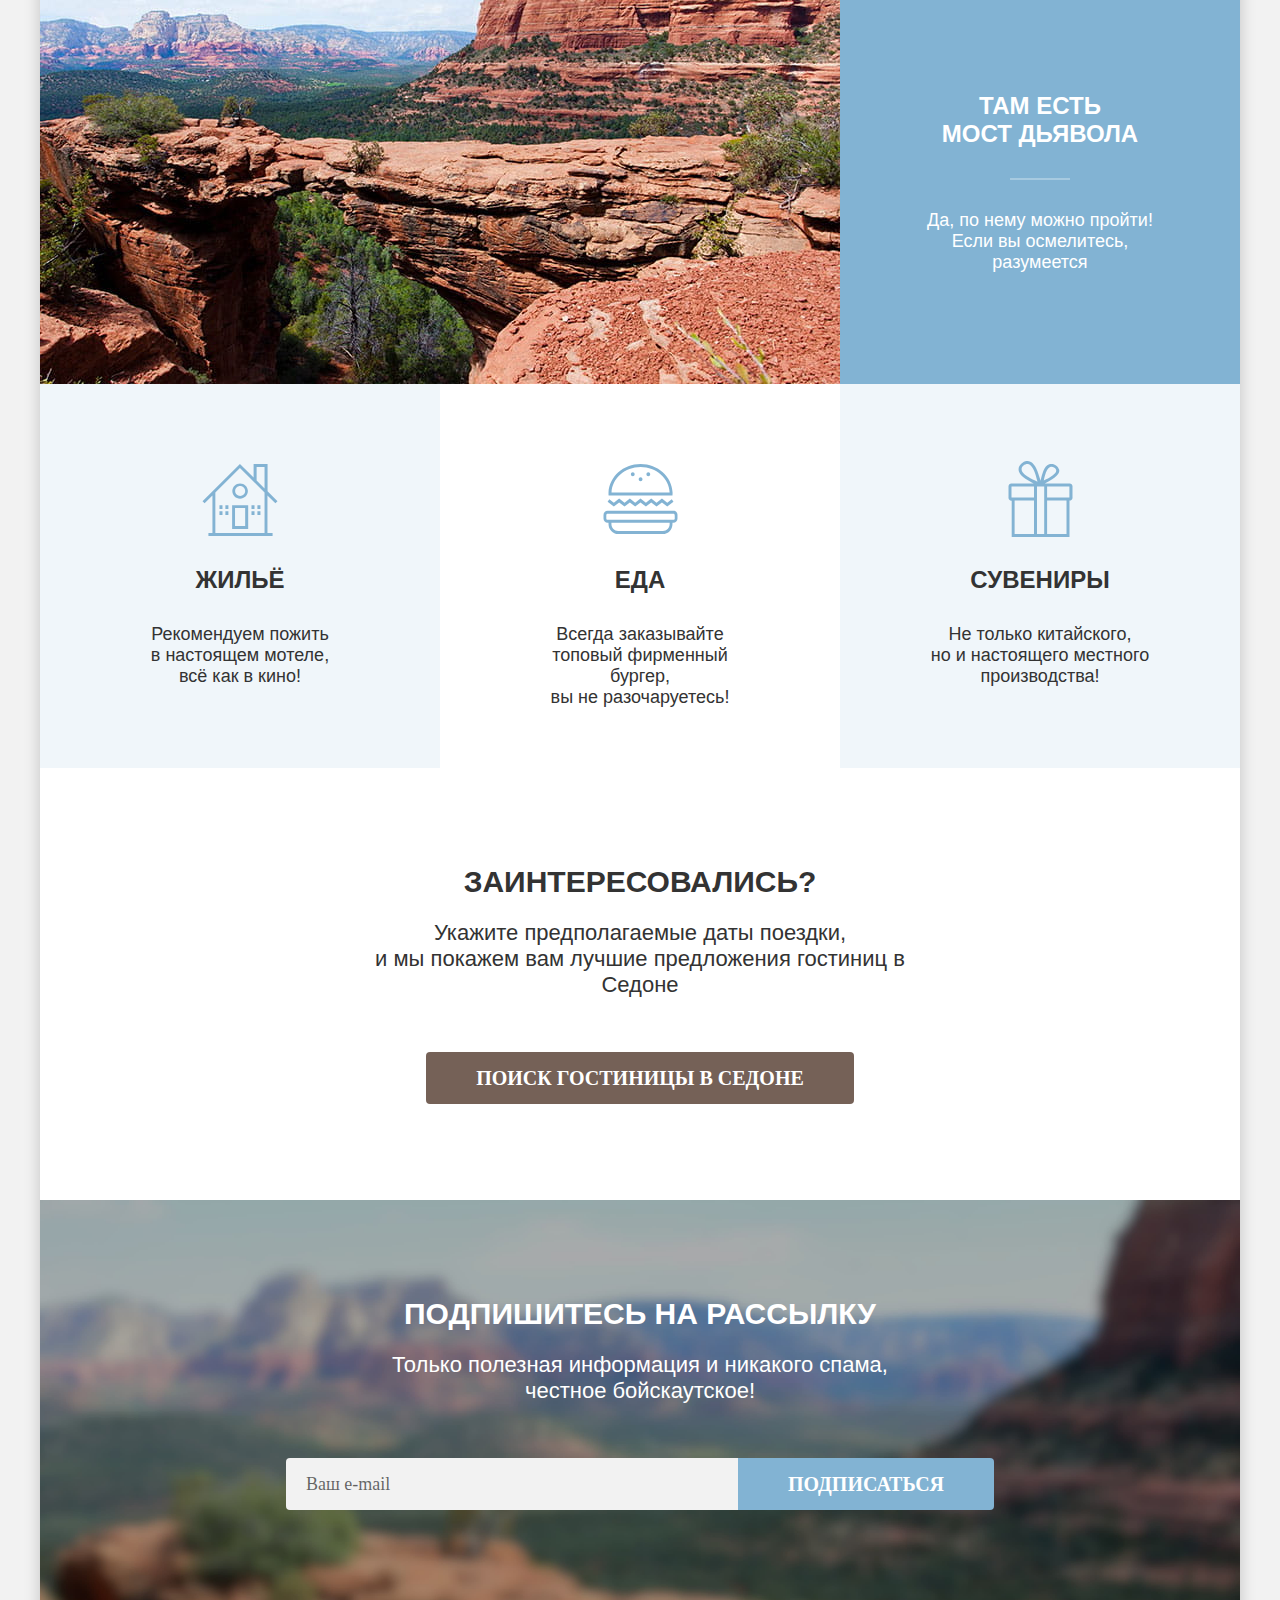
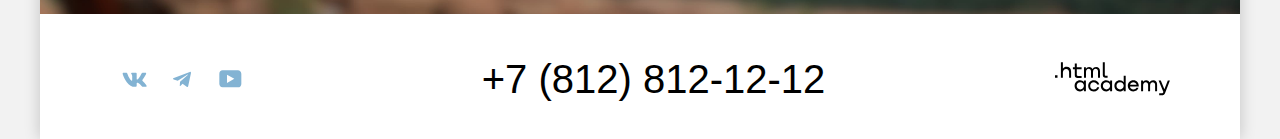
==== commit b9fac716: "Добавляет правки с pixel perfect" ====
--- a/index.html
+++ b/index.html
@@ -1,211 +1,250 @@
 <!DOCTYPE html>
 <html lang="ru">
+
   <head>
     <meta charset="utf-8">
     <title>HTML Academy: Седона</title>
     <link rel="stylesheet" href="styles/styles.css">
+    <link rel="icon" href="favicon.ico">
   </head>
+
   <body>
     <div class="page-container">
-    <header class="page-header" data-test="header">
-      <nav class="navigation">
-        <a class="navigation-logo" href="index.html">
-          <img class="page-header-logo" src="images/header/logo.svg" width="140" height="70" alt="Логотип города Седона.">
-        </a>
-        <ul class="navigation-list">
-          <li class="navigation-item">
-            <a class="navigation-link navigation-link-current" href="#">Главная</a>
-          </li>
-          <li class="navigation-item">
-            <a class="navigation-link" href="#">О Седоне</a>
-          </li>
-          <li class="navigation-item">
-            <a class="navigation-link navigation-link-selected" href="catalog.html">Гостиницы</a>
-          </li>
-        </ul>
-        <ul class="navigation-list navigation-user">
-          <li class="navigation-item">
-            <a class="navigation-link navigation-link-search" href="#">
-              <span class="visually-hidden">
-                Поиск
+      <header class="page-header" data-test="header">
+        <nav class="navigation">
+          <a class="navigation-logo" href="index.html">
+            <img class="page-header-logo" src="images/header/logo.svg" width="140" height="70"
+              alt="Логотип города Седона.">
+          </a>
+          <ul class="navigation-list">
+            <li class="navigation-item">
+              <a class="navigation-link navigation-link-current" href="#">Главная</a>
+            </li>
+            <li class="navigation-item">
+              <a class="navigation-link" href="#">О Седоне</a>
+            </li>
+            <li class="navigation-item">
+              <a class="navigation-link navigation-link-selected" href="catalog.html">Гостиницы</a>
+            </li>
+          </ul>
+          <ul class="navigation-list navigation-user">
+            <li class="navigation-item">
+              <a class="navigation-link navigation-link-search" href="#">
+                <span class="visually-hidden">
+                  Поиск.
+                </span>
+              </a>
+            </li>
+            <li class="navigation-item">
+              <a class="navigation-link navigation-link-favorites" href="#">
+                <span class="visually-hidden">
+                  Избранное.
+                </span>
+                <span class="navigation-link-favorites-count">12</span>
+              </a>
+            </li>
+          </ul>
+          <div class="button button-brown navigation-button">
+            <a class="button-text" href="#">Хочу сюда!</a>
+          </div>
+        </nav>
+      </header>
+      <main class="main-index main-container" data-test="main">
+        <h1 class="visually-hidden">Главная страница</h1>
+        <section class="hero" data-test="hero">
+          <h2 class="visually-hidden">Седона - городок в Аризоне</h2>
+          <img src="images/index/welcome-sign.png" width="457" height="351"
+            alt="Welcome to the gorgeus Sedona. Because Grand Canion sucks!">
+        </section>
+        <section class="advantages" data-test="advantages">
+          <h2 class="visually-hidden">Преимущества</h2>
+          <div class="advantages-title">
+            <p class="advantages-title-top-text">Седона — небольшой городок в Аризоне,<br>заслуживающий большего!</p>
+            <p class="advantages-title-bottom-text">Рассмотрим причины, по которым Седона круче, чем Гранд-Каньон!</p>
+          </div>
+          <ul class="advantages-list">
+            <li class="advantages-item advantages-item-blue">
+              <h3 class="advantages-item-title">Настоящий<br>городок</h3>
+              <p class="advantages-item-discription">Седона — не аттракцион для туристов, там течёт своя жизнь</p>
+            </li>
+            <li class="advantages-item advantages-item-photo">
+              <img class="advantages-photo" src="images/index/photo-1.jpg" width="800" height="384"
+                alt="Домики на фоне гор.">
+            </li>
+            <li class="advantages-item advantages-item-grey">
+              <h3 class="advantages-item-title">Небольшая<br>площадь</h3>
+              <p class="advantages-item-discription">Все достопримечательности находятся очень близко</p>
+            </li>
+            <li class="advantages-item advantages-item-light-blue">
+              <h3 class="advantages-item-title">Красивая<br>дорога</h3>
+              <p class="advantages-item-discription">Ехать в Седону из Лас-Вегаса совсем не скучно!</p>
+            </li>
+            <li class="advantages-item advantages-item-grey">
+              <h3 class="advantages-item-title">Мало<br>туристов</h3>
+              <p class="advantages-item-discription">Большинство едет в Гранд Каньон и толпится там</p>
+            </li>
+            <li class="advantages-item advantages-item-photo">
+              <img class="advantages-photo" src="images/index/photo-2.jpg" width="800" height="384"
+                alt="Каньоны, горы и снова горы.">
+            </li>
+            <li class="advantages-item advantages-item-blue">
+              <h3 class="advantages-item-title">Там есть<br>мост дьявола</h3>
+              <p class="advantages-item-discription">Да, по нему можно пройти! Если вы осмелитесь, разумеется</p>
+            </li>
+            <li class="advantages-item advantages-item-housing">
+              <h3 class="advantages-item-title">Жильё</h3>
+              <p class="advantages-item-discription">Рекомендуем пожить<br>в настоящем мотеле,<br>всё как в кино!</p>
+            </li>
+            <li class="advantages-item advantages-item-food">
+              <h3 class="advantages-item-title">Еда</h3>
+              <p class="advantages-item-discription">Всегда заказывайте<br>топовый фирменный бургер,<br>вы не
+                разочаруетесь!
+              </p>
+            </li>
+            <li class="advantages-item advantages-item-souvenirs">
+              <h3 class="advantages-item-title">Сувениры</h3>
+              <p class="advantages-item-discription">Не только китайского,<br>но и настоящего местного<br>производства!
+              </p>
+            </li>
+          </ul>
+        </section>
+        <section class="hotel-search" data-test="search">
+          <div class="hotel-search-wrapper">
+            <h2 class="hotel-search-title">Заинтересовались?</h2>
+            <p class="hotel-search-text">Укажите предполагаемые даты поездки, <br>и мы покажем вам лучшие предложения
+              гостиниц в Седоне</p>
+            <div class="button button-brown hotel-search-button">
+              <a class="button-text" href="#">Поиск гостиницы в Седоне</a>
+            </div>
+          </div>
+        </section>
+        <section class="subscribe" data-test="subscribe">
+          <div class="subscribe-content-wrapper">
+            <h2 class="subscribe-title">Подпишитесь на рассылку</h2>
+            <p class="subscribe-text">Только полезная информация и никакого спама,<br>честное бойскаутское!</p>
+            <form class="subscribe-form" action="https://echo.htmlacademy.ru/" method="post">
+              <label class="visually-hidden" for="subscribe-email">Ваш e-mail</label>
+              <input class="subscribe-email-field" placeholder="Ваш e-mail" type="email" id="subscribe-email"
+                name="subscribe-email">
+              <button class="button button-blue subscribe-button" type="submit">Подписаться</button>
+            </form>
+          </div>
+        </section>
+      </main>
+      <footer class="page-footer" data-test="footer">
+        <div class="footer-container">
+          <div class="footer-social">
+            <h2 class="visually-hidden">Социальные сети</h2>
+            <ul class="footer-social-list">
+              <li class="footer-social-item">
+                <a class="footer-social-link" href="https://vk.com/htmlacademy">
+                  <span class="visually-hidden">Иконка ВКонтакте</span>
+                  <svg class="footer-social-button" aria-hidden="true" focusable="false" width="25" height="15"
+                    viewBox="0 0 25 15" fill="none" xmlns="http://www.w3.org/2000/svg">
+                    <path fill-rule="evenodd" clip-rule="evenodd"
+                      d="M24.116 1.804c.166-.546 0-.948-.795-.948h-2.625c-.668 0-.976.347-1.143.73 0 0-1.335 3.196-3.226 5.272-.612.602-.89.793-1.224.793-.167 0-.418-.19-.418-.738V1.804c0-.656-.184-.948-.74-.948H9.817c-.417 0-.668.304-.668.593 0 .621.946.765 1.043 2.513V7.76c0 .833-.153.984-.487.984-.89 0-3.055-3.21-4.34-6.885-.249-.715-.5-1.003-1.172-1.003H1.566c-.75 0-.9.347-.9.73 0 .682.89 4.07 4.145 8.551 2.17 3.06 5.225 4.72 8.008 4.72 1.67 0 1.875-.369 1.875-1.004V11.54c0-.737.158-.884.687-.884.39 0 1.057.192 2.615 1.667 1.78 1.75 2.073 2.533 3.075 2.533h2.625c.75 0 1.126-.368.91-1.096-.238-.724-1.088-1.775-2.215-3.022-.612-.71-1.53-1.475-1.809-1.858-.389-.49-.278-.71 0-1.147 0 0 3.2-4.426 3.533-5.929h.001Z" />
+                  </svg>
+                </a>
+              </li>
+              <li class="footer-social-item">
+                <a class="footer-social-link" href="https://t.me/htmlacademy ">
+                  <span class="visually-hidden">Иконка Telegram</span>
+                  <svg class="footer-social-button" aria-hidden="true" focusable="false" width="18" height="16"
+                    viewBox="0 0 18 16" fill="none" xmlns="http://www.w3.org/2000/svg">
+                    <path
+                      d="M16.785.956.84 7.104C-.248 7.541-.24 8.148.64 8.42l4.094 1.277 9.472-5.976c.448-.272.857-.126.52.173l-7.673 6.925H7.05l.002.001-.283 4.22c.414 0 .597-.19.829-.414l1.988-1.934 4.136 3.055c.762.42 1.31.205 1.5-.706l2.715-12.795c.278-1.114-.425-1.618-1.153-1.29Z" />
+                  </svg>
+                </a>
+              </li>
+              <li class="footer-social-item">
+                <a class="footer-social-link" href="https://www.youtube.com/user/htmlacademyru">
+                  <span class="visually-hidden">Иконка YouTube</span>
+                  <svg class="footer-social-button" aria-hidden="true" focusable="false" width="23" height="18"
+                    viewBox="0 0 23 18" fill="none" xmlns="http://www.w3.org/2000/svg">
+                    <path
+                      d="M18.94.356H3.507C1.647.356.333 1.95.333 3.756V13.85c0 1.913 1.314 3.506 3.174 3.506H19.16c1.642 0 3.174-1.593 3.174-3.4v-10.2c-.219-1.806-1.532-3.4-3.393-3.4ZM7.995 12.894V4.819l7.333 4.037-7.333 4.038Z" />
+                  </svg>
+                </a>
+              </li>
+            </ul>
+          </div>
+          <div class="footer-telephone">
+            <h2 class="visually-hidden">Телефонный номер</h2>
+            <a class="footer-telephone-number" href="tel:+78128121212">+7 (812) 812-12-12</a>
+          </div>
+          <div class="footer-academy-site">
+            <h2 class="visually-hidden">Ссылка на сайт академии HTML.</h2>
+            <a class="footer-academy-link" href="https://htmlacademy.ru/">
+              <svg class="footer-academy-button" aria-hidden="true" focusable="false" width="115" height="34"
+                viewBox="0 0 115 34" fill="none" xmlns="http://www.w3.org/2000/svg">
+                <path
+                  d="M0 13.256v2.6h2.5v-2.6H0ZM11.6 4.856c-1.6 0-2.8.7-3.6 1.7h-.1v-6.2h-2v15.5h2v-5.3c0-2.1 1.3-3.6 3.3-3.6 1.8 0 2.9 1.4 2.9 3.2v5.7h2v-6.1c.1-3-1.8-4.9-4.5-4.9ZM26.6 5.156h-4.8v-3.7h-2v3.8h-1.9v2h1.9v6c0 1.7 1 2.7 2.7 2.7h4.1v-2h-3.7c-.7 0-1.1-.4-1.1-1.1v-5.7h4.8v-2ZM41.1 4.956c-1.6 0-2.9.8-3.5 2.1h-.1c-.6-1.2-1.8-2.1-3.4-2.1-1.4 0-2.5.8-3.1 1.8h-.1v-1.6H29v10.6h2v-5.4c0-2 1-3.5 2.6-3.5 1.5 0 2.4 1 2.4 2.6v6.3h2v-5.6c0-2.4 1.4-3.3 2.6-3.3 1.5 0 2.4 1 2.4 2.6v6.3h2v-6.5c.1-2.5-1.4-4.3-3.9-4.3ZM47.8 13.056c0 1.7 1 2.7 2.8 2.7h2v-2h-1.7c-.7 0-1.1-.4-1.1-1.1V.356h-2v12.7ZM28.9 20.056c-.9-1.1-2.2-1.8-3.9-1.8-3.1 0-5.4 2.3-5.4 5.6s2.3 5.6 5.4 5.6c1.8 0 3-.8 3.8-1.9h.1v1.6h2v-10.6h-2v1.5Zm-3.6 7.4c-2.2 0-3.6-1.6-3.6-3.6s1.4-3.6 3.6-3.6 3.6 1.6 3.6 3.6c0 1.9-1.4 3.6-3.6 3.6ZM44.2 22.356c-.5-2.4-2.6-4.1-5.4-4.1-3.4 0-5.6 2.5-5.6 5.6 0 3.1 2.2 5.6 5.6 5.6 2.8 0 4.9-1.8 5.4-4.2h-2.1c-.4 1.3-1.7 2.3-3.3 2.3-2.2 0-3.6-1.6-3.6-3.6s1.4-3.6 3.6-3.6c1.6 0 2.8 1 3.3 2.2h2.1v-.2ZM55.1 20.056c-.9-1.1-2.2-1.8-3.9-1.8-3.1 0-5.4 2.3-5.4 5.6s2.3 5.6 5.4 5.6c1.8 0 3-.8 3.8-1.9h.1v1.6h2v-10.6h-2v1.5Zm-3.6 7.4c-2.2 0-3.6-1.6-3.6-3.6s1.4-3.6 3.6-3.6 3.6 1.6 3.6 3.6c0 1.9-1.5 3.6-3.6 3.6ZM68.7 20.156c-.9-1.1-2.2-1.9-3.9-1.9-3.1 0-5.4 2.3-5.4 5.6s2.2 5.6 5.4 5.6c1.7 0 3-.8 3.8-1.8h.1v1.5h2v-15.4h-2v6.4Zm-3.6 7.3c-2.2 0-3.6-1.6-3.6-3.6s1.4-3.6 3.6-3.6 3.6 1.6 3.6 3.6c-.1 2-1.5 3.6-3.6 3.6ZM78.3 18.256c-3.3 0-5.5 2.5-5.5 5.6 0 3 2.1 5.6 5.5 5.6 2.5 0 4.5-1.3 5.2-3.6h-2.1c-.5 1-1.6 1.6-3 1.6-1.9 0-3.3-1.3-3.4-2.9h8.8c.2-3.6-2-6.3-5.5-6.3Zm0 1.9c1.7 0 3 1 3.3 2.6h-6.5c.3-1.5 1.5-2.6 3.2-2.6ZM98.2 18.256c-1.6 0-2.9.8-3.6 2h-.1c-.6-1.2-1.8-2-3.4-2-1.4 0-2.5.7-3.1 1.8v-1.5h-1.9v10.6h2v-5.4c0-2 1-3.4 2.6-3.5 1.5 0 2.4 1 2.4 2.6v6.3h2v-5.6c0-2.4 1.4-3.3 2.6-3.3 1.5 0 2.4 1 2.4 2.6v6.3h2v-6.5c.1-2.6-1.4-4.4-3.9-4.4ZM109.4 27.356l-3.6-8.9h-2.2l4.8 11.6c-.3.9-.7 1.2-1.7 1.2h-2.5v2h2.5c1.8 0 2.8-.8 3.5-2.6l4.7-12.2h-2.1l-3.4 8.9Z" />
+              </svg>
+            </a>
+          </div>
+        </div>
+      </footer>
+    </div>
+    <div class="modal-container modal-container-closed">
+      <div class="modal modal-search modal">
+        <section class="modal-content">
+          <button class="modal-close-button">
+            <span class="visually-hidden">Закрыть</span>
+          </button>
+          <h2 class="modal-title">Поиск гостиницы в Седоне</h2>
+          <form class="modal-search-field-set">
+            <label class="input-field-discription" for="day-start">Дата заезда:</label>
+            <span class="modal-date-wrapper">
+              <input class="input-field input-field-day-start" type="text" id="day-start" name="day-start"
+                placeholder="Укажите дату" value="27 апреля 2020">
+              <span class="day-start-massage">Мы не можем отправить вас в прошлое.</span>
+            </span>
+            <label class="input-field-discription" for="day-end">Дата выезда:</label>
+            <span class="modal-date-wrapper">
+              <input class="input-field input-field-day-end" type="text" id="day-end" name="day-end"
+                placeholder="Укажите дату" value="1 сентября 2023">
+              <span class="day-end-massage">На эти даты есть свободные номера. Пока есть.</span>
+            </span>
+            <label class="input-field-discription" for="adults">Взрослые:</label>
+            <span class="modal-adults-wrapper">
+              <button class="modal-button modal-button-adults-minus" type="button">
+                <span class="visually-hidden">Уменьшить количество взрослых.</span>
+              </button>
+              <input class="input-field input-field-adults" type="number" id="adults" name="adults" placeholder="0"
+                value="2">
+              <button class="modal-button modal-button-adults-plus" type="button">
+                <span class="visually-hidden">Увеличить количество взрослых.</span>
+              </button>
+            </span>
+            <span class="tooltip-wrapper">
+              <label class="input-field-discription" for="children">Дети:</label>
+              <span class="tooltip">
+                <button class="tooltip-toggle" type="button" aria-labelledby="tooltip-modal-kids">
+                  <svg class="tooltip-icon" width="2" height="12" viewBox="0 0 2 12" xmlns="http://www.w3.org/2000/svg">
+                    <path fill-rule="evenodd" clip-rule="evenodd" d="M0 0h2v2H0V0Zm2 12H0V3h2v9Z" fill="#ffffff" />
+                  </svg>
+                </button>
+                <span class="tooltip-text" role="tooltip" id="tooltip-modal-kids">
+                  Укажите количество детей, которые будут с вами, возраст которых от 6 до 18 лет. Дети до 6 лет
+                  размещаются бесплатно.
+                </span>
               </span>
-            </a>
-          </li>
-          <li class="navigation-item">
-            <a class="navigation-link navigation-link-favorites" href="#">
-              <span class="visually-hidden">
-                Избранное 12
-              </span>
-            </a>
-          </li>
-        </ul>
-        <div class="button button-brown navigation-button">
-        <a class="button-text" href="#">Хочу сюда!</a>
-      </div>
-      </nav>
-    </header>
-    <main class="main-index main-container" data-test="main">
-      <h1 class="visually-hidden">Главная страница</h1>
-      <section class="hero" data-test="hero">
-        <h2 class="visually-hidden">Седона - городок в Аризоне</h2>
-        <img src="images/index/welcome-sign.png" width="457" height="351" alt="Welcome to the gorgeus Sedona. Because Grand Canion sucks!">
-      </section>
-    <section class="advantages" data-test="advantages">
-      <h2 class="visually-hidden">Преимущества</h2>
-      <div class="advantages-title">
-        <p class="advantages-title-top-text">Седона — небольшой городок в Аризоне, <br>заслуживающий большего!</p>
-        <p class="advantages-title-bottom-text">Рассмотрим причины, по которым Седона круче, чем Гранд-Каньон!</p>
-      </div>
-      <ul class="advantages-list">
-        <li class="advantages-item advantages-item-blue">
-            <h3 class="advantages-item-title">Настоящий городок</h3>
-            <p class="advantages-item-discription">Седона — не аттракцион для туристов, там течёт своя жизнь</p>
-        </li>
-        <li class="advantages-item advantages-item-photo">
-            <img class="advantages-photo" src="images/index/photo-1.jpg" width="800" height="384" alt="Домики на фоне гор.">
-        </li>
-        <li class="advantages-item advantages-item-grey">
-            <h3 class="advantages-item-title">Небольшая площадь</h3>
-            <p class="advantages-item-discription">Все достопримечательности находятся очень близко</p>
-        </li>
-        <li class="advantages-item advantages-item-light-blue">
-            <h3 class="advantages-item-title">Красивая дорога</h3>
-            <p class="advantages-item-discription">Ехать в Седону из Лас-Вегаса совсем не скучно!</p>
-        </li>
-        <li class="advantages-item advantages-item-grey">
-            <h3 class="advantages-item-title">Мало туристов</h3>
-            <p class="advantages-item-discription">Большинство едет в Гранд Каньон и толпится там</p>
-        </li>
-        <li class="advantages-item advantages-item-photo">
-            <img class="advantages-photo" src="images/index/photo-2.jpg" width="800" height="384" alt="Каньоны, горы и снова горы.">
-        </li>
-        <li class="advantages-item advantages-item-blue">
-          <h3 class="advantages-item-title">Там есть мост дьявола</h3>
-          <p class="advantages-item-discription">Да, по нему можно пройти! Если вы осмелитесь, разумеется</p>
-        </li>
-        <li class="advantages-item advantages-item-housing">
-            <h3 class="advantages-item-title">Жильё</h3>
-            <p class="advantages-item-discription">Рекомендуем пожитьв настоящем мотеле, всё как в кино!</p>
-        </li>
-        <li class="advantages-item advantages-item-food">
-            <h3 class="advantages-item-title">Еда</h3>
-            <p class="advantages-item-discription">Всегда заказывайте топовый фирменный бургер, вы не разочаруетесь!</p>
-        </li>
-        <li class="advantages-item advantages-item-souvenirs">
-            <h3 class="advantages-item-title">Сувениры</h3>
-            <p class="advantages-item-discription">Не только китайского, но и настоящего местного производства!</p>
-        </li>
-      </ul>
-    </section>
-    <section class="hotel-search" data-test="search">
-      <div class="hotel-search-wrapper">
-        <h2 class="hotel-search-title">Заинтересовались?</h2>
-        <p class="hotel-search-text">Укажите предполагаемые даты поездки, <br>и мы покажем вам лучшие предложения гостиниц в Седоне</p>
-        <div class="button button-brown hotel-search-button">
-        <a class="button-text" href="#">Поиск гостиницы в Седоне</a>
-        </div>
-      </div>
-    </section>
-    <section class="subscribe" data-test="subscribe">
-      <div class="subscribe-content-wrapper">
-        <h2 class="subscribe-title">Подпишитесь на рассылку</h2>
-        <p class="subscribe-text">Только полезная информация и никакого спама, честное бойскаутское!</p>
-          <form class="subscribe-form" action="https://echo.htmlacademy.ru/" method="post">
-            <label class="visually-hidden" for="subscribe-email">Ваш e-mail</label>
-            <input class="subscribe-email-field" placeholder="Ваш e-mail" type="email" id="subscribe-email" name="subscribe-email">
-            <button class="button button-blue subscribe-button" type="submit">Подписаться</button>
+            </span>
+            <span class="modal-children-wrapper">
+              <button class="modal-button modal-button-children-minus" type="button">
+                <span class="visually-hidden">Уменьшить количество детей.</span>
+              </button>
+              <input class="input-field input-field-children" type="number" id="children" name="children"
+                placeholder="0" value="2">
+              <button class="modal-button modal-button-children-plus" type="button">
+                <span class="visually-hidden">Увеличить количество детей.</span>
+              </button>
+            </span>
+            <button class="button button-blue modal-search-button" type="submit">Найти</button>
           </form>
-      </div>
-    </section>
-    </main>
-    <footer class="page-footer" data-test="footer">
-      <div class="footer-container">
-      <div class="footer-social">
-        <h2 class="visually-hidden">Социальные сети</h2>
-        <ul class="footer-social-list">
-          <li class="footer-social-item">
-            <a class="footer-social-link" href="https://vk.com/htmlacademy" role="img" aria-label="Иконка ВКонтакте.">
-              <span class="visually-hidden">ВКонтакте</span>
-              <svg class="footer-social-button" aria-hidden="true" focusable="false" width="25" height="15" viewBox="0 0 25 15" fill="none" xmlns="http://www.w3.org/2000/svg"><path fill-rule="evenodd" clip-rule="evenodd" d="M24.116 1.804c.166-.546 0-.948-.795-.948h-2.625c-.668 0-.976.347-1.143.73 0 0-1.335 3.196-3.226 5.272-.612.602-.89.793-1.224.793-.167 0-.418-.19-.418-.738V1.804c0-.656-.184-.948-.74-.948H9.817c-.417 0-.668.304-.668.593 0 .621.946.765 1.043 2.513V7.76c0 .833-.153.984-.487.984-.89 0-3.055-3.21-4.34-6.885-.249-.715-.5-1.003-1.172-1.003H1.566c-.75 0-.9.347-.9.73 0 .682.89 4.07 4.145 8.551 2.17 3.06 5.225 4.72 8.008 4.72 1.67 0 1.875-.369 1.875-1.004V11.54c0-.737.158-.884.687-.884.39 0 1.057.192 2.615 1.667 1.78 1.75 2.073 2.533 3.075 2.533h2.625c.75 0 1.126-.368.91-1.096-.238-.724-1.088-1.775-2.215-3.022-.612-.71-1.53-1.475-1.809-1.858-.389-.49-.278-.71 0-1.147 0 0 3.2-4.426 3.533-5.929h.001Z"/></svg>
-            </a>
-          </li>
-          <li class="footer-social-item">
-            <a class="footer-social-link" href="https://t.me/htmlacademy " role="img" aria-label="Иконка Telegram.">
-              <span class="visually-hidden">Telegram</span>
-              <svg class="footer-social-button" aria-hidden="true" focusable="false" width="18" height="16" viewBox="0 0 18 16" fill="none" xmlns="http://www.w3.org/2000/svg"><path d="M16.785.956.84 7.104C-.248 7.541-.24 8.148.64 8.42l4.094 1.277 9.472-5.976c.448-.272.857-.126.52.173l-7.673 6.925H7.05l.002.001-.283 4.22c.414 0 .597-.19.829-.414l1.988-1.934 4.136 3.055c.762.42 1.31.205 1.5-.706l2.715-12.795c.278-1.114-.425-1.618-1.153-1.29Z"/></svg>
-            </a>
-          </li>
-          <li class="footer-social-item">
-            <a class="footer-social-link" href="https://www.youtube.com/user/htmlacademyru" role="img" aria-label="Иконка YouTube.">
-              <span class="visually-hidden">YouTube</span>
-              <svg class="footer-social-button" aria-hidden="true" focusable="false" width="23" height="18" viewBox="0 0 23 18" fill="none" xmlns="http://www.w3.org/2000/svg"><path d="M18.94.356H3.507C1.647.356.333 1.95.333 3.756V13.85c0 1.913 1.314 3.506 3.174 3.506H19.16c1.642 0 3.174-1.593 3.174-3.4v-10.2c-.219-1.806-1.532-3.4-3.393-3.4ZM7.995 12.894V4.819l7.333 4.037-7.333 4.038Z"/></svg>
-            </a>
-          </li>
-        </ul>
-      </div>
-      <div class="footer-telephone">
-        <h2 class="visually-hidden">Телефонный номер</h2>
-        <a class="footer-telephone-number" href="tel:+78128121212">+7 (812) 812-12-12</a>
-      </div>
-      <div class="footer-academy-site">
-        <h2 class="visually-hidden">Сайт академии</h2>
-        <a class="footer-academy-link" href="https://htmlacademy.ru/" role="img" aria-label="Ссылка на сайт академии HTML.">
-          <svg class="footer-academy-button" aria-hidden="true" focusable="false" width="115" height="34" viewBox="0 0 115 34" fill="none" xmlns="http://www.w3.org/2000/svg"><path d="M0 13.256v2.6h2.5v-2.6H0ZM11.6 4.856c-1.6 0-2.8.7-3.6 1.7h-.1v-6.2h-2v15.5h2v-5.3c0-2.1 1.3-3.6 3.3-3.6 1.8 0 2.9 1.4 2.9 3.2v5.7h2v-6.1c.1-3-1.8-4.9-4.5-4.9ZM26.6 5.156h-4.8v-3.7h-2v3.8h-1.9v2h1.9v6c0 1.7 1 2.7 2.7 2.7h4.1v-2h-3.7c-.7 0-1.1-.4-1.1-1.1v-5.7h4.8v-2ZM41.1 4.956c-1.6 0-2.9.8-3.5 2.1h-.1c-.6-1.2-1.8-2.1-3.4-2.1-1.4 0-2.5.8-3.1 1.8h-.1v-1.6H29v10.6h2v-5.4c0-2 1-3.5 2.6-3.5 1.5 0 2.4 1 2.4 2.6v6.3h2v-5.6c0-2.4 1.4-3.3 2.6-3.3 1.5 0 2.4 1 2.4 2.6v6.3h2v-6.5c.1-2.5-1.4-4.3-3.9-4.3ZM47.8 13.056c0 1.7 1 2.7 2.8 2.7h2v-2h-1.7c-.7 0-1.1-.4-1.1-1.1V.356h-2v12.7ZM28.9 20.056c-.9-1.1-2.2-1.8-3.9-1.8-3.1 0-5.4 2.3-5.4 5.6s2.3 5.6 5.4 5.6c1.8 0 3-.8 3.8-1.9h.1v1.6h2v-10.6h-2v1.5Zm-3.6 7.4c-2.2 0-3.6-1.6-3.6-3.6s1.4-3.6 3.6-3.6 3.6 1.6 3.6 3.6c0 1.9-1.4 3.6-3.6 3.6ZM44.2 22.356c-.5-2.4-2.6-4.1-5.4-4.1-3.4 0-5.6 2.5-5.6 5.6 0 3.1 2.2 5.6 5.6 5.6 2.8 0 4.9-1.8 5.4-4.2h-2.1c-.4 1.3-1.7 2.3-3.3 2.3-2.2 0-3.6-1.6-3.6-3.6s1.4-3.6 3.6-3.6c1.6 0 2.8 1 3.3 2.2h2.1v-.2ZM55.1 20.056c-.9-1.1-2.2-1.8-3.9-1.8-3.1 0-5.4 2.3-5.4 5.6s2.3 5.6 5.4 5.6c1.8 0 3-.8 3.8-1.9h.1v1.6h2v-10.6h-2v1.5Zm-3.6 7.4c-2.2 0-3.6-1.6-3.6-3.6s1.4-3.6 3.6-3.6 3.6 1.6 3.6 3.6c0 1.9-1.5 3.6-3.6 3.6ZM68.7 20.156c-.9-1.1-2.2-1.9-3.9-1.9-3.1 0-5.4 2.3-5.4 5.6s2.2 5.6 5.4 5.6c1.7 0 3-.8 3.8-1.8h.1v1.5h2v-15.4h-2v6.4Zm-3.6 7.3c-2.2 0-3.6-1.6-3.6-3.6s1.4-3.6 3.6-3.6 3.6 1.6 3.6 3.6c-.1 2-1.5 3.6-3.6 3.6ZM78.3 18.256c-3.3 0-5.5 2.5-5.5 5.6 0 3 2.1 5.6 5.5 5.6 2.5 0 4.5-1.3 5.2-3.6h-2.1c-.5 1-1.6 1.6-3 1.6-1.9 0-3.3-1.3-3.4-2.9h8.8c.2-3.6-2-6.3-5.5-6.3Zm0 1.9c1.7 0 3 1 3.3 2.6h-6.5c.3-1.5 1.5-2.6 3.2-2.6ZM98.2 18.256c-1.6 0-2.9.8-3.6 2h-.1c-.6-1.2-1.8-2-3.4-2-1.4 0-2.5.7-3.1 1.8v-1.5h-1.9v10.6h2v-5.4c0-2 1-3.4 2.6-3.5 1.5 0 2.4 1 2.4 2.6v6.3h2v-5.6c0-2.4 1.4-3.3 2.6-3.3 1.5 0 2.4 1 2.4 2.6v6.3h2v-6.5c.1-2.6-1.4-4.4-3.9-4.4ZM109.4 27.356l-3.6-8.9h-2.2l4.8 11.6c-.3.9-.7 1.2-1.7 1.2h-2.5v2h2.5c1.8 0 2.8-.8 3.5-2.6l4.7-12.2h-2.1l-3.4 8.9Z"/></svg>
-        </a>
+        </section>
       </div>
     </div>
-    </footer>
-  </div>
-  <div class="modal-container">
-    <div class="modal modal-search">
-      <section class="modal-content">
-        <button class="modal-close-button">
-          <span class="visually-hidden">Закрыть</span>
-        </button>
-        <h2 class="modal-title">Поиск гостиницы в Седоне</h2>
-        <form class="modal-search-field-set">
-          <span class="input-field-discription">Дата заезда:</span>
-          <label class="modal-date-wrapper">
-            <input class="input-field input-field-day-start" type="text" id="day-start" name="day-start" placeholder="27 апреля 2020">
-          </label>
-          <span class="input-field-discription">Дата выезда:</span>
-          <label class="modal-date-wrapper">
-            <input class="input-field input-field-day-end" type="text" id="day-end" name="day-end" placeholder="1 сентября 2021">
-          </label>
-          <span class="input-field-discription">Взрослые:</span>
-          <label class="modal-adults-wrapper">
-            <button class="modal-button modal-button-adults-minus" type="button">
-              <span class="visually-hidden">Уменьшить количество взрослых</span>
-            </button>
-            <input class="input-field input-field-adults" type="number" id="adults" name="adults" value="2">
-            <button class="modal-button modal-button-adults-plus" type="button">
-              <span class="visually-hidden">Увеличить количество взрослых</span>
-            </button>
-          </label>
-          <span class="tooltip-wrapper">
-            <span class="input-field-discription">Дети:</span>
-            <span class="tooltip">
-              <button class="tooltip-toggle" type="button" aria-labelledby="tooltip-modal-kids">
-                <svg width="26" height="26" viewBox="0 0 26 26" fill="#ffffff" xmlns="http://www.w3.org/2000/svg"><circle cx="13" cy="13" r="13" fill="#83B3D3"/><path fill-rule="evenodd" clip-rule="evenodd" d="M12 7h2v2h-2V7Zm2 12h-2v-9h2v9Z"/></svg>
-              </button>
-              <span class="tooltip-text" role="tooltip" id="tooltip-modal-kids">
-                Укажите количество детей, которые будут с вами, возраст которых от 6 до 18 лет. Дети до 6 лет размещаются бесплатно.
-              </span>
-            </span>
-          </span>
-          <label class="modal-children-wrapper">
-            <button class="modal-button modal-button-children-minus" type="button">
-              <span class="visually-hidden">Уменьшить количество взрослых</span>
-            </button>
-            <input class="input-field input-field-children" type="number" id="children" name="children" value="2">
-            <button class="modal-button modal-button-children-plus" type="button">
-              <span class="visually-hidden">Увеличить количество детей</span>
-            </button>
-          </label>
-          <button class="button button-blue modal-search-button" type="submit">Найти</button>
-        </form>
-      </section>
-    </div>
-  </div>
   </body>
+
 </html>
--- a/styles/styles.css
+++ b/styles/styles.css
@@ -19,7 +19,7 @@
 }
 
 body {
-height: 100%;
+  height: 100%;
   font-family: "PT Sans", sans-serif;
   font-weight: 400;
   font-size: 18px;
@@ -72,7 +72,7 @@
 }
 
 .navigation-list {
-  margin: 0 0 0 30px;
+  margin: 0 0 0 28px;
   padding: 0;
   list-style: none;
   width: 400px;
@@ -127,21 +127,23 @@
   position: relative;
 }
 
-.navigation-link-favorites::after {
-  position: absolute;
+.navigation-link-favorites-count {
+  position: absolute;
+  display: flex;
+  justify-content: center;
+  align-items: center;
+  color: #ffffff;
   width: 20px;
   height: 20px;
-  left: 20px;
-  top: 11px;
   background-color: #7db54f;
   border-radius: 50%;
+  font-family: 'PT Sans';
+  font-style: normal;
+  font-weight: 400;
   font-size: 10px;
   line-height: 10px;
-  color: #FFFFFF;
-  content: "12";
-  display: flex;
-  justify-content: center;
-  align-items: center;
+  left: 46%;
+  bottom: 52%;
 }
 
 .button {
@@ -164,7 +166,7 @@
 }
 
 .button-brown {
-  color: #FFFFFF;
+  color: #ffffff;
   background: rgba(117, 97, 87, 1);
   transition: 200ms linear;
 }
@@ -178,31 +180,31 @@
 }
 
 .button-blue {
-  color: #FFFFFF;
+  color: #ffffff;
   background: #82b3d3;
   transition: 200ms linear;
 }
 
 .button-blue:hover {
-  background-color: #68A2CA;
+  background-color: #68a2ca;
 }
 
 .button-blue:focus {
-  background-color: #68A2CA;
+  background-color: #68a2ca;
 }
 
 .button-green {
-  color: #FFFFFF;
+  color: #ffffff;
   background: #7db54f;
   transition: 200ms linear;
 }
 
 .button-green:hover {
-  background-color: #6C9E42;
+  background-color: #6c9e42;
 }
 
 .button-green:focus {
-  background-color: #6C9E42;
+  background-color: #6c9e42;
 }
 
 .button-brown:active,
@@ -215,7 +217,7 @@
 .button-brown:disabled,
 .button-blue:disabled,
 .button-green:disabled {
-  background: #E5E5E5;
+  background: #e5e5e5;
 }
 
 .button-grey {
@@ -225,7 +227,7 @@
 }
 
 .button-clean {
-  color: #FFFFFF;
+  color: #ffffff;
   background: none;
   transition: 200ms linear;
 }
@@ -235,7 +237,7 @@
 }
 
 .button-clean:focus {
-  outline: 3px solid #83B3D3;
+  outline: 3px solid #83b3d3;
 }
 
 .button-clean:disabled {
@@ -252,7 +254,8 @@
 
 .hero {
   min-height: 485px;
-  background-image: url("../images/index/divider.svg"), url("../images/index/hero.jpg");
+  background-image: url("../images/index/divider.svg"),
+    url("../images/index/hero.jpg");
   background-position: bottom center;
   background-repeat: no-repeat;
   background-size: contain, cover;
@@ -271,7 +274,7 @@
 }
 
 .advantages-title {
-  background-color: #FFFFFF;
+  background-color: #ffffff;
   padding: 70px 0 90px;
 }
 
@@ -302,14 +305,21 @@
   padding: 0 85px 0;
   display: flex;
   flex-direction: column;
-  justify-content: center;
+  justify-content: flex-start;
   align-items: center;
   min-height: 384px;
+  box-sizing: border-box;
 }
 
 .advantages-item-blue {
-  background: #82B3D3;
+  background: #82b3d3;
   color: #ffffff;
+  padding-top: 92px;
+}
+
+
+.advantages-item-grey {
+  padding-top: 103px;
 }
 
 .advantages-item-grey,
@@ -320,6 +330,7 @@
 
 .advantages-item-light-blue {
   background: rgba(131, 179, 211, 0.2);
+  padding-top: 103px;
 }
 
 .advantages-item-title {
@@ -332,14 +343,14 @@
 }
 
 .advantages-item-blue .advantages-item-title::before {
-position: absolute;
-width: 60px;
-height: 2px;
-bottom: -32px;
-left: 50%;
-margin-left: -30px;
-background-color: rgba(255, 255, 255, 0.3);
-content: "";
+  position: absolute;
+  width: 60px;
+  height: 2px;
+  bottom: -32px;
+  left: 50%;
+  margin-left: -30px;
+  background-color: rgba(255, 255, 255, 0.3);
+  content: "";
 }
 
 .advantages-item-grey .advantages-item-title::before,
@@ -394,7 +405,7 @@
   position: absolute;
   width: 64px;
   height: 76px;
-  top: -102px;
+  top: -105px;
   left: 50%;
   margin-left: -32px;
   content: url(../images/index/gifts.svg);
@@ -437,18 +448,17 @@
 
 .hotel-search-button {
   margin: 54px 0 0 0;
-  width: 376px;
-  height: 52px;
-}
-
-.hotel-search-button a {
-  text-decoration: none;
-  color: inherit;
-  display: block;
   padding: 8px 50px;
+}
+
+.hotel-search-button .button-text {
+  font-family: 'PT Sans';
+  font-style: normal;
   font-weight: 700;
   font-size: 20px;
   line-height: 36px;
+  text-align: center;
+  text-transform: uppercase;
 }
 
 .subscribe {
@@ -473,6 +483,7 @@
   font-weight: 700;
   font-size: 30px;
   line-height: 36px;
+  text-transform: uppercase;
 }
 
 .subscribe-text {
@@ -495,12 +506,17 @@
   border: none;
   font-size: 18px;
   line-height: 24px;
-  color:#000000;
+  color: #000000;
+  box-sizing: border-box;
 }
 
 .subscribe-email-field::placeholder {
-  font:inherit;
-  opacity: 0.6;
+  font-family: 'PT Sans';
+  font-style: normal;
+  font-weight: 400;
+  font-size: 18px;
+  line-height: 24px;
+  color: rgba(0, 0, 0, 0.6)
 }
 
 .subscribe-button {
@@ -508,10 +524,15 @@
   border: none;
   padding: 8px 50px;
   color: #ffffff;
+  font-family: 'PT Sans';
+  font-style: normal;
+  font-weight: 700;
+  font-size: 20px;
+  line-height: 36px;
 }
 
 .page-footer {
-  padding: 40px 70px 30px;
+  padding: 35px 70px 30px;
 }
 
 .footer-container {
@@ -532,13 +553,12 @@
   list-style-type: none;
   display: flex;
   flex-wrap: wrap;
-
 }
 
 .footer-social-item {
-width: 48px;
-height: 60px;
-position: relative;
+  width: 48px;
+  height: 60px;
+  position: relative;
 }
 
 .footer-social-button,
@@ -549,15 +569,15 @@
   bottom: 0;
   left: 0;
   margin: auto;
-  fill: #83B3D3;
+  fill: #83b3d3;
 }
 
 .footer-social-button:hover {
-  fill: #68A2CA;
+  fill: #68a2ca;
 }
 
 .footer-social-button:focus {
-  fill: #68A2CA;
+  fill: #68a2ca;
 }
 
 .footer-social-button:active {
@@ -697,7 +717,7 @@
   position: absolute;
   right: 11px;
   top: 0;
-  }
+}
 
 .breadcrumbs-item:last-child::after {
   content: none;
@@ -728,7 +748,7 @@
   list-style: none;
   display: flex;
   flex-direction: column;
-  gap: 16px;
+  gap: 19px;
 }
 
 .filter-group {
@@ -756,7 +776,7 @@
   left: 0;
   width: 20px;
   height: 20px;
-  background: #FFFFFF;
+  background: #ffffff;
   border-radius: 4px;
 }
 
@@ -792,7 +812,7 @@
   left: 5px;
   width: 10px;
   height: 10px;
-  background-color: #3F5E72;
+  background-color: #3f5e72;
   border-radius: 50%;
   content: "";
 }
@@ -804,15 +824,17 @@
 .filter-button {
   border: none;
   border-radius: 4px;
-  width: 191px;
-  height: 36px;
+  padding: 8px 50px;
   display: flex;
   justify-content: center;
   align-items: center;
+  font-family: 'PT Sans';
+  font-style: normal;
   font-weight: 700;
   font-size: 16px;
   line-height: 20px;
   cursor: pointer;
+  text-transform: uppercase;
 }
 
 .filter-group-right {
@@ -835,7 +857,7 @@
   position: relative;
   height: 4px;
   background-color: rgba(255, 255, 255, 0.3);
-  margin-top: 50px;
+  margin-top: 44px;
 }
 
 .range-bar {
@@ -860,12 +882,12 @@
 }
 
 .range-toggle:focus {
-  outline: 3px solid #83B3D3;
+  outline: 3px solid #83b3d3;
   box-shadow: 0 4px 10px rgba(0, 0, 0, 0.25);
 }
 
 .range-toggle:active {
-  outline: 2px solid #83B3D3;
+  outline: 2px solid #83b3d3;
   box-shadow: 0 7px 15px rgba(0, 0, 0, 0.4);
 }
 
@@ -889,7 +911,6 @@
 .price-input-wrapper-right {
   position: relative;
 }
-
 
 .price-input-wrapper-left::after {
   position: absolute;
@@ -897,7 +918,7 @@
   top: 12px;
   left: 116px;
   content: "от";
-  color:rgba(0, 0, 0, 0.3)
+  color: rgba(0, 0, 0, 0.3);
 }
 
 .price-input-wrapper-right::after {
@@ -906,19 +927,19 @@
   top: 12px;
   left: 114px;
   content: "до";
-  color:rgba(0, 0, 0, 0.3)
+  color: rgba(0, 0, 0, 0.3);
 }
 
 .range-wrapper-inputs {
   display: flex;
   justify-content: center;
-  }
+}
 
 .range-input {
   padding: 12px 40px 12px 20px;
   width: 84px;
   font: inherit;
-  background-color: #F2F2F2;
+  background-color: #f2f2f2;
   border: none;
   appearance: textfield;
   flex-grow: 1;
@@ -929,16 +950,16 @@
 }
 
 .range-input:hover {
-  background-color: #E6E6E6;;
+  background-color: #e6e6e6;
 }
 
 .range-input:focus {
-  background: #E6E6E6;
-  outline: 3px solid #83B3D3;
+  background: #e6e6e6;
+  outline: 3px solid #83b3d3;
 }
 
 .range-input:active {
-  background: #F2F2F2;
+  background: #f2f2f2;
   outline: 2px solid #000000;
 }
 
@@ -960,8 +981,8 @@
   display: flex;
   flex-direction: column;
   justify-content: flex-end;
-  gap: 32px;
-  margin-left: 70px;
+  gap: 28px;
+  margin-left: 68px;
 }
 
 .catalog {
@@ -987,33 +1008,33 @@
 }
 
 .select-control {
-  padding: 14px 20px;
+  padding: 12px 18px;
   min-width: 292px;
+  font-family: 'PT Sans';
+  font-style: normal;
   font-size: 18px;
   line-height: 21px;
-  border: 2px solid #E5E5E5;
+  border: 2px solid #e5e5e5;
   border-radius: 4px;
   transition: 200ms linear;
   appearance: none;
   background-image: url("../images/catalog/select-arrow.svg");
   background-repeat: no-repeat;
-  background-position: right 20px center;
+  background-position: right 18px center;
 }
 
 .select-control:hover {
-  border-color: #68A2CA;
+  border-color: #68a2ca;
 }
 
 .select-control:focus {
-  border-color: #3F5E72
+  border-color: #3f5e72;
 }
 
 .select-control:disabled {
   border-color: rgba(0, 0, 0, 0.3);
   color: rgba(0, 0, 0, 0.3);
 }
-
-
 
 .select-list {
   margin: 0 0 0 70px;
@@ -1028,10 +1049,15 @@
 .select-item {
   width: 48px;
   height: 48px;
-  border: 2px solid #E5E5E5;
+  border: 2px solid #e5e5e5;
   border-radius: 4px;
   display: block;
   transition: 200ms linear;
+  box-sizing: border-box;
+}
+
+.select-item-current {
+  border: 2px solid #000000;
 }
 
 .select-item:hover {
@@ -1039,7 +1065,7 @@
 }
 
 .select-item:focus {
-  border-color: #68A2CA;
+  border-color: #68a2ca;
 }
 
 .select-item:active {
@@ -1070,6 +1096,7 @@
 
 .products {
   margin: 40px auto 0;
+  position: relative;
 }
 
 .product-list {
@@ -1077,11 +1104,11 @@
   list-style-type: none;
   display: grid;
   grid-template-columns: repeat(3, 340px);
-  gap: 20px;
+  gap: 18px;
 }
 
 .product-card {
-  border: 1px solid #E6E6E6;
+  border: 1px solid #e6e6e6;
   border-radius: 4px;
   padding: 20px;
   display: grid;
@@ -1091,8 +1118,18 @@
 }
 
 .product-card-link {
+  margin: 0;
+  padding: 0;
   grid-column: span 2;
   text-decoration: none;
+}
+
+.product-card-link-img {
+  height: 212px;
+}
+
+.product-card-image {
+  object-fit: contain;
 }
 
 .product-card-title {
@@ -1121,6 +1158,15 @@
   height: 18px;
 }
 
+.products::after {
+  position: absolute;
+  content: "";
+  height: 1px;
+  width: 100%;
+  background-color: #e6e6e6;
+  bottom: -40px;
+}
+
 .pagination {
   margin: 80px 0 0 0;
   padding: 0;
@@ -1148,13 +1194,13 @@
 }
 
 .pagination-item-default:hover {
-  background: #68A2CA;
-  border: 1px solid #82B3D3;
+  background: #68a2ca;
+  border: 1px solid #82b3d3;
 }
 
 .pagination-item-default:focus {
-  background: #68A2CA;
-  outline: 1px solid #82B3D3;
+  background: #68a2ca;
+  outline: 1px solid #82b3d3;
 }
 
 .pagination-item-default:active .pagination-link {
@@ -1212,6 +1258,10 @@
   width: 100%;
   height: 100%;
   background-color: rgba(242, 242, 242, 0.8);
+}
+
+.modal-container-closed {
+  display: none;
 }
 
 .modal {
@@ -1242,19 +1292,19 @@
   background-repeat: no-repeat;
   background-position: center;
   cursor: pointer;
-  background-color: #F2F2F2;
+  background-color: #f2f2f2;
   border: none;
   border-radius: 50%;
   transition: 200ms linear;
 }
 
 .modal-close-button:hover {
-  background-color: #E6E6E6;
+  background-color: #e6e6e6;
 }
 
 .modal-close-button:focus {
-  background-color: #E6E6E6;
-  outline: 3px solid #83B3D3;
+  background-color: #e6e6e6;
+  outline: 3px solid #83b3d3;
 }
 
 .modal-close-button:active {
@@ -1264,7 +1314,7 @@
 
 .modal-title {
   margin: 0 0 64px 0;
-  font-family: 'PT Sans';
+  font-family: "PT Sans";
   font-style: normal;
   font-weight: 700;
   font-size: 30px;
@@ -1277,48 +1327,44 @@
   display: grid;
   grid-template-columns: 136px 110px 220px 110px;
   row-gap: 48px;
-  align-items: center
-}
-
-.modal-date-wrapper{
+  align-items: center;
+}
+
+.modal-date-wrapper {
   grid-column: 2 / 5;
-  background: #F2F2F2;
   position: relative;
-  border-radius: 4px;
 }
 
 .modal-date-wrapper::after {
   position: absolute;
   content: url(../images/catalog/date-icon.svg);
   top: 14px;
-  right: 20px;
+  right: 22px;
   opacity: 0.3;
 }
 
-.modal-date-wrapper:first-of-type::before {
-  position: absolute;
-  content: "Мы не можем отправить вас в прошлое.";
-  font-family: 'PT Sans';
+.day-start-massage {
+  position: absolute;
+  top: 53px;
+  left: 20px;
+  font-family: "PT Sans";
   font-style: normal;
   font-weight: 400;
   font-size: 16px;
   line-height: 21px;
-  color: #FF5757;
-  top: 50px;
-  left: 40px;
-}
-
-.modal-date-wrapper ~ .modal-date-wrapper::before {
-  position: absolute;
-  content: "На эти даты есть свободные номера. Пока есть.";
-  font-family: 'PT Sans';
+  color: #ff5757;
+}
+
+.day-end-massage {
+  position: absolute;
+  top: 53px;
+  left: 20px;
+  font-family: "PT Sans";
   font-style: normal;
   font-weight: 400;
   font-size: 16px;
   line-height: 21px;
   color: #333333;
-  top: 50px;
-  left: 40px;
 }
 
 .modal-children-wrapper {
@@ -1339,27 +1385,44 @@
   grid-column: 1 / 5;
   border: none;
   padding: 18px 76px;
-  font-family: 'PT Sans';
+  font-family: "PT Sans";
   font-style: normal;
   font-weight: 700;
   font-size: 20px;
   line-height: 24px;
 }
 
-.input-field,
-.input-field::placeholder {
+.input-field {
   padding: 12px 20px;
-  background: #F2F2F2;
+  background: #f2f2f2;
   border-radius: 4px;
   border: none;
-  font-family: 'PT Sans';
+  font-family: "PT Sans";
   font-style: normal;
   font-weight: 700;
   font-size: 18px;
   line-height: 24px;
   color: #000000;
   box-sizing: border-box;
-  width: 100%
+  width: 100%;
+}
+
+.input-field:hover {
+  background: #e6e6e6;
+}
+
+.input-field:focus {
+  background: #e6e6e6;
+  outline: 3px solid #83b3d3;
+}
+
+.input-field:active {
+  background: #f2f2f2;
+  outline: 2px solid #000000;
+}
+
+.input-field::placeholder {
+  color: rgba(0, 0, 0, 0.6);
 }
 
 .input-field::-webkit-outer-spin-button,
@@ -1369,12 +1432,13 @@
 }
 
 .input-field-discription {
-  font-family: 'PT Sans';
+  font-family: "PT Sans";
   font-style: normal;
   font-weight: 700;
   font-size: 20px;
   line-height: 24px;
   text-align: left;
+  text-transform: capitalize;
 }
 
 .input-field-children,
@@ -1403,7 +1467,7 @@
 
 .modal-button:focus {
   opacity: 1;
-  outline: 3px solid #82B3D3;
+  outline: 3px solid #82b3d3;
 }
 
 .modal-button:active {
@@ -1433,10 +1497,13 @@
 
 .tooltip-toggle {
   border: none;
-  background-color: transparent;
+  width: 26px;
+  height: 26px;
   padding: 0;
   margin: 0;
   display: block;
+  border-radius: 50%;
+  background-color: #83b3d3;
 }
 
 .tooltip-toggle:hover + .tooltip-text,
@@ -1446,7 +1513,7 @@
 
 .tooltip-icon {
   width: 100%;
-  height: 100%;
+  height: 12px;
   display: block;
 }
 
@@ -1454,12 +1521,12 @@
   position: absolute;
   display: none;
   padding: 15px 18px;
-  font-family: 'PT Sans';
+  font-family: "PT Sans";
   font-style: normal;
   font-weight: 400;
   font-size: 16px;
   line-height: 20px;
-  color: #FFFFFF;
+  color: #ffffff;
   background: #333333;
   box-shadow: 0 15px 30px rgba(0, 0, 0, 0.3);
   border-radius: 10px;
@@ -1469,17 +1536,19 @@
   left: 50%;
   transform: translateX(-50%);
   z-index: 1;
-}
-
-.tooltip-text:after {
-  position: absolute;
-  content:'';
+  box-sizing: border-box;
+  text-align: left;
+}
+
+.tooltip-text::after {
+  position: absolute;
+  content: "";
   background-image: url(../images/catalog/tooltip-triangle.svg);
   width: 19px;
   height: 9px;
   bottom: 100%;
-  left:0;
-  right:0;
+  left: 0;
+  right: 0;
   margin-left: auto;
   margin-right: auto;
 }
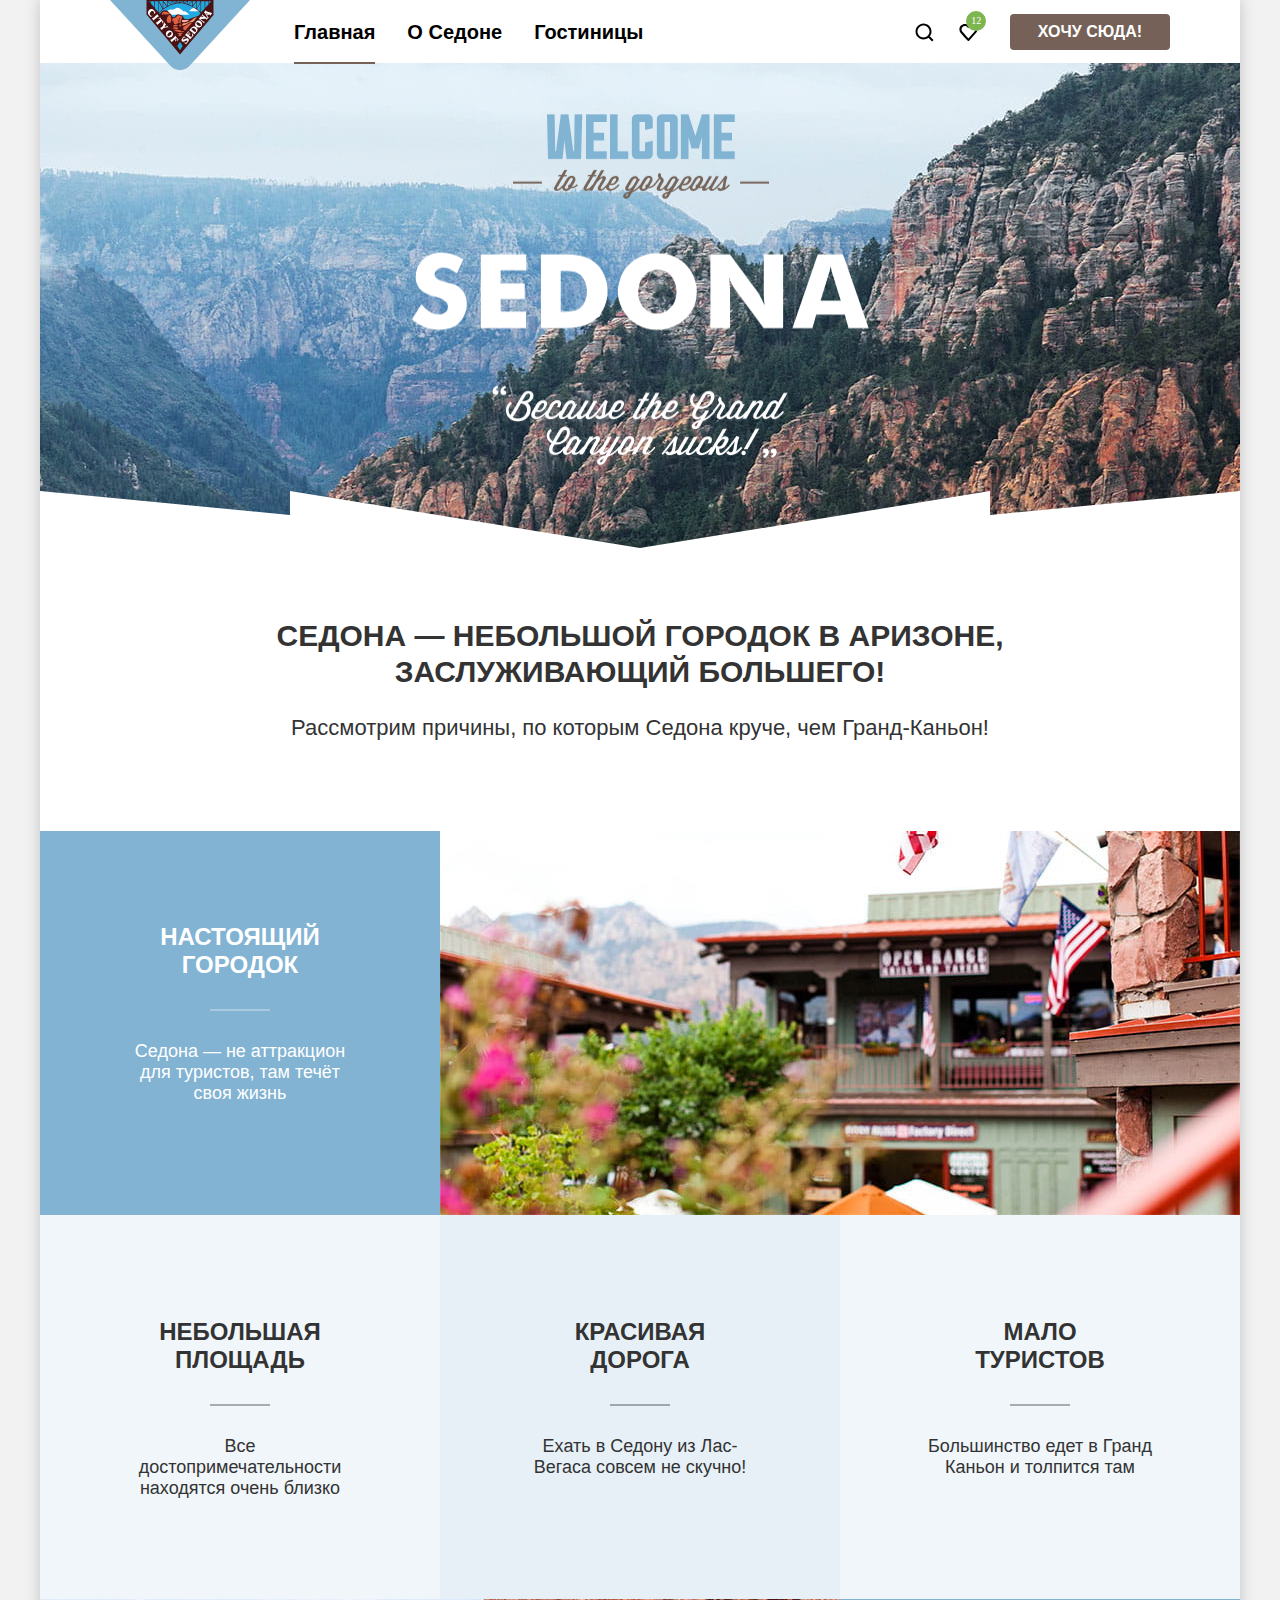
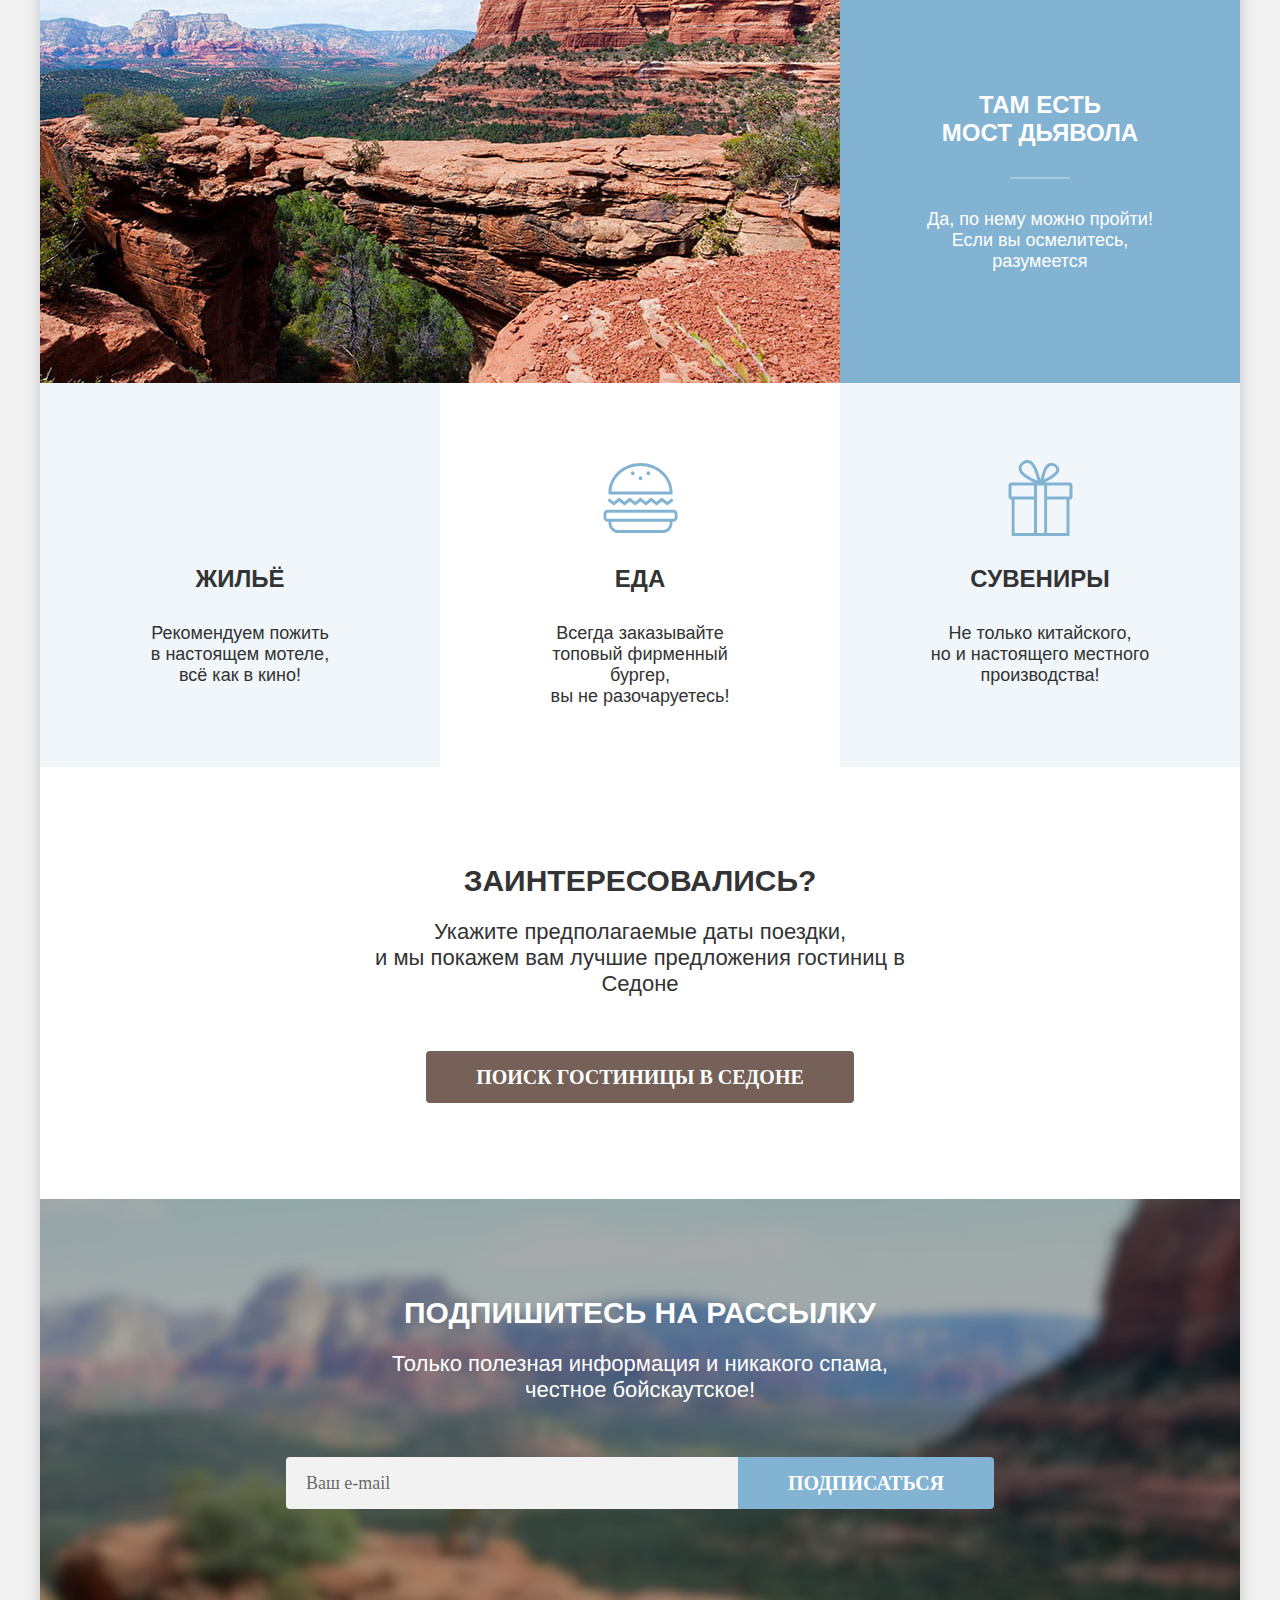
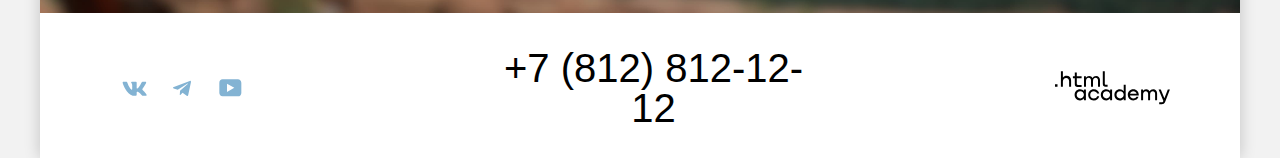
==== commit ad6fada1: "Вносит правки перед проверкой" ====
--- a/index.html
+++ b/index.html
@@ -188,11 +188,11 @@
     <div class="modal-container modal-container-closed">
       <div class="modal modal-search modal">
         <section class="modal-content">
-          <button class="modal-close-button">
+          <button class="modal-close-button" type="button">
             <span class="visually-hidden">Закрыть</span>
           </button>
           <h2 class="modal-title">Поиск гостиницы в Седоне</h2>
-          <form class="modal-search-field-set">
+          <form class="modal-search-field-set" action="https://echo.htmlacademy.ru/" method="post">
             <label class="input-field-discription" for="day-start">Дата заезда:</label>
             <span class="modal-date-wrapper">
               <input class="input-field input-field-day-start" type="text" id="day-start" name="day-start"
@@ -219,7 +219,7 @@
             <span class="tooltip-wrapper">
               <label class="input-field-discription" for="children">Дети:</label>
               <span class="tooltip">
-                <button class="tooltip-toggle" type="button" aria-labelledby="tooltip-modal-kids">
+                <button class="tooltip-toggle" aria-labelledby="tooltip-modal-kids" type="button">
                   <svg class="tooltip-icon" width="2" height="12" viewBox="0 0 2 12" xmlns="http://www.w3.org/2000/svg">
                     <path fill-rule="evenodd" clip-rule="evenodd" d="M0 0h2v2H0V0Zm2 12H0V3h2v9Z" fill="#ffffff" />
                   </svg>
--- a/styles/styles.css
+++ b/styles/styles.css
@@ -1,3 +1,10 @@
+/*
+* Prefixed by https://autoprefixer.github.io
+* PostCSS: v8.4.14,
+* Autoprefixer: v10.4.7
+* Browsers: > 2% and last 1 version
+*/
+
 @font-face {
   font-family: "PT Sans";
   font-style: normal;
@@ -42,6 +49,7 @@
 
 .main-container {
   flex-grow: 1;
+  margin-top: -12px;
 }
 
 .visually-hidden {
@@ -58,7 +66,6 @@
 .navigation {
   padding: 0 70px;
   display: flex;
-  height: 64px;
   font-size: 20px;
   line-height: 24px;
   font-weight: 700;
@@ -584,6 +591,10 @@
   fill: rgba(104, 162, 202, 0.3);
 }
 
+.footer-telephone {
+  width: 340px;
+}
+
 .footer-telephone-number {
   font-weight: 400;
   font-size: 40px;
@@ -591,7 +602,6 @@
   color: #000000;
   text-transform: uppercase;
   text-decoration: none;
-  width: 720px;
 }
 
 .footer-telephone-number:hover {
@@ -632,7 +642,7 @@
 }
 
 .catalog-control-block {
-  height: 412px;
+  min-height: 412px;
   color: #ffffff;
   background-color: #000000;
   background-image: url(../images/catalog/catalog-background.jpg);
@@ -941,7 +951,8 @@
   font: inherit;
   background-color: #f2f2f2;
   border: none;
-  appearance: textfield;
+  -webkit-appearance: textfield;
+          appearance: textfield;
   flex-grow: 1;
   font-weight: 700;
   font-size: 18px;
@@ -973,7 +984,8 @@
 
 .range-input::-webkit-outer-spin-button,
 .range-input::-webkit-inner-spin-button {
-  appearance: none;
+  -webkit-appearance: none;
+          appearance: none;
   margin: 0;
 }
 
@@ -1017,7 +1029,8 @@
   border: 2px solid #e5e5e5;
   border-radius: 4px;
   transition: 200ms linear;
-  appearance: none;
+  -webkit-appearance: none;
+          appearance: none;
   background-image: url("../images/catalog/select-arrow.svg");
   background-repeat: no-repeat;
   background-position: right 18px center;
@@ -1044,10 +1057,11 @@
   display: flex;
   justify-content: flex-end;
   gap: 8px;
+  flex-wrap: wrap;
 }
 
 .select-item {
-  width: 48px;
+  min-width: 48px;
   height: 48px;
   border: 2px solid #e5e5e5;
   border-radius: 4px;
@@ -1061,15 +1075,15 @@
 }
 
 .select-item:hover {
-  border-color: #000000;
-}
-
-.select-item:focus {
-  border-color: #68a2ca;
+  border: 2px solid #000000;
+}
+
+.select-item:focus-within {
+  border: 2px solid #68a2ca;
 }
 
 .select-item:active {
-  border-color: #000000;
+  border: 2px solid #000000;
 }
 
 .select-item-tile {
@@ -1088,10 +1102,6 @@
   background-image: url(../images/catalog/mapping-list.svg);
   background-repeat: no-repeat;
   background-position: center;
-}
-
-.select-item {
-  min-width: 48px;
 }
 
 .products {
@@ -1122,6 +1132,7 @@
   padding: 0;
   grid-column: span 2;
   text-decoration: none;
+  width: fit-content;
 }
 
 .product-card-link-img {
@@ -1198,7 +1209,7 @@
   border: 1px solid #82b3d3;
 }
 
-.pagination-item-default:focus {
+.pagination-item-default:focus-within {
   background: #68a2ca;
   outline: 1px solid #82b3d3;
 }
@@ -1427,7 +1438,8 @@
 
 .input-field::-webkit-outer-spin-button,
 .input-field::-webkit-inner-spin-button {
-  appearance: none;
+  -webkit-appearance: none;
+          appearance: none;
   margin: 0;
 }
 
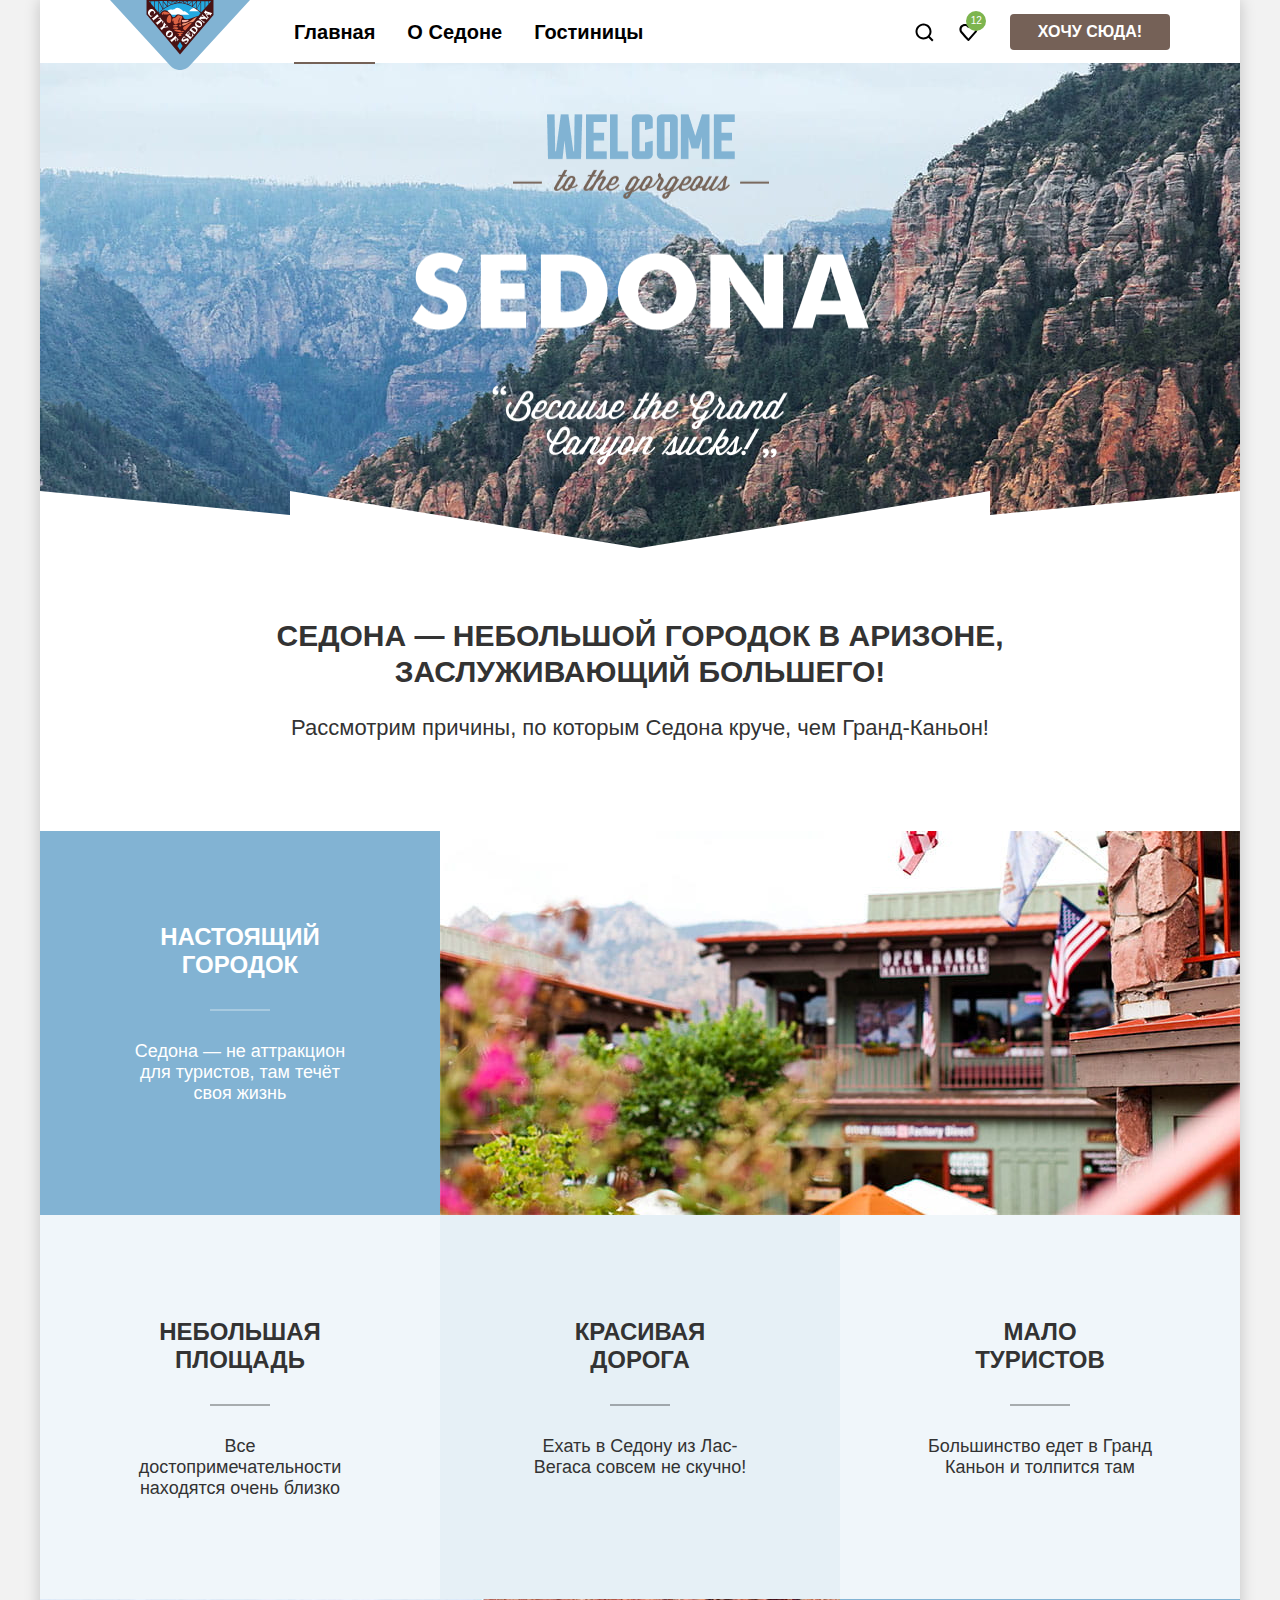
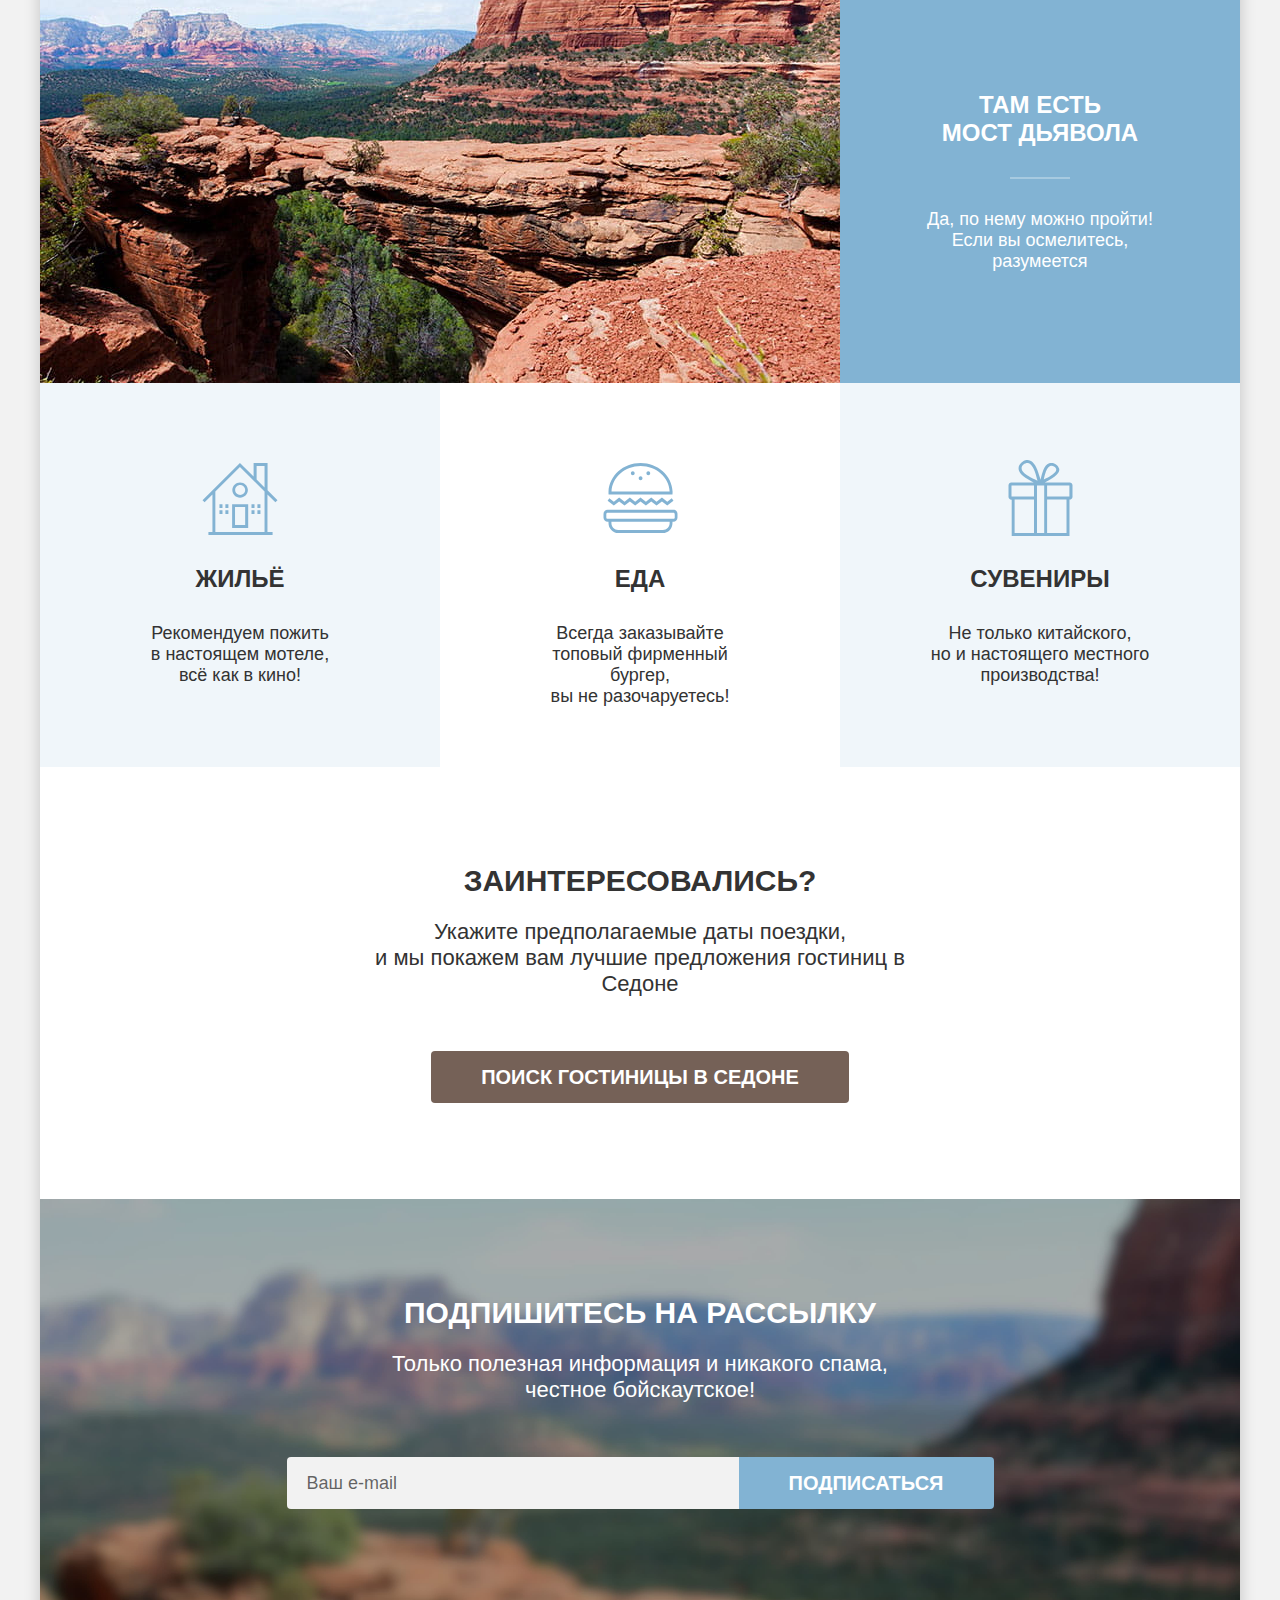
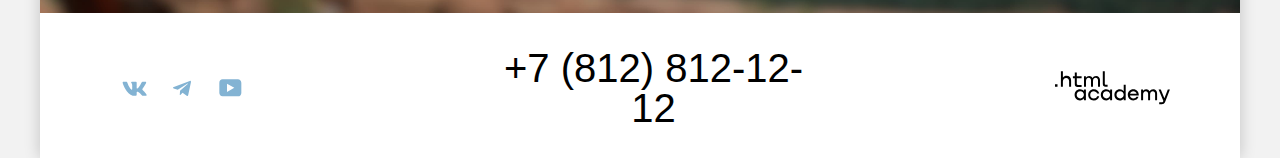
==== commit 3e9e8eb2: "Вносит правки после первой проверки" ====
--- a/index.html
+++ b/index.html
@@ -44,9 +44,7 @@
               </a>
             </li>
           </ul>
-          <div class="button button-brown navigation-button">
-            <a class="button-text" href="#">Хочу сюда!</a>
-          </div>
+          <a class="button button-brown navigation-button button-text" href="#">Хочу сюда!</a>
         </nav>
       </header>
       <main class="main-index main-container" data-test="main">
@@ -113,9 +111,7 @@
             <h2 class="hotel-search-title">Заинтересовались?</h2>
             <p class="hotel-search-text">Укажите предполагаемые даты поездки, <br>и мы покажем вам лучшие предложения
               гостиниц в Седоне</p>
-            <div class="button button-brown hotel-search-button">
-              <a class="button-text" href="#">Поиск гостиницы в Седоне</a>
-            </div>
+            <a class="button button-brown hotel-search-button button-text" href="#">Поиск гостиницы в Седоне</a>
           </div>
         </section>
         <section class="subscribe" data-test="subscribe">
--- a/styles/styles.css
+++ b/styles/styles.css
@@ -144,7 +144,7 @@
   height: 20px;
   background-color: #7db54f;
   border-radius: 50%;
-  font-family: 'PT Sans';
+  font-family: "PT Sans", sans-serif;
   font-style: normal;
   font-weight: 400;
   font-size: 10px;
@@ -454,18 +454,15 @@
 }
 
 .hotel-search-button {
-  margin: 54px 0 0 0;
-  padding: 8px 50px;
-}
-
-.hotel-search-button .button-text {
-  font-family: 'PT Sans';
+  font-family: "PT Sans", sans-serif;
   font-style: normal;
   font-weight: 700;
   font-size: 20px;
   line-height: 36px;
   text-align: center;
   text-transform: uppercase;
+  margin: 54px 0 0 0;
+  padding: 8px 50px;
 }
 
 .subscribe {
@@ -518,7 +515,7 @@
 }
 
 .subscribe-email-field::placeholder {
-  font-family: 'PT Sans';
+  font-family: "PT Sans", sans-serif;
   font-style: normal;
   font-weight: 400;
   font-size: 18px;
@@ -531,7 +528,7 @@
   border: none;
   padding: 8px 50px;
   color: #ffffff;
-  font-family: 'PT Sans';
+  font-family: "PT Sans", sans-serif;
   font-style: normal;
   font-weight: 700;
   font-size: 20px;
@@ -579,15 +576,21 @@
   fill: #83b3d3;
 }
 
-.footer-social-button:hover {
+.footer-social-link {
+  display: block;
+  width: 100%;
+  height: 100%;
+}
+
+.footer-social-link:hover .footer-social-button {
   fill: #68a2ca;
 }
 
-.footer-social-button:focus {
+.footer-social-link:focus .footer-social-button {
   fill: #68a2ca;
 }
 
-.footer-social-button:active {
+.footer-social-link:active .footer-social-button {
   fill: rgba(104, 162, 202, 0.3);
 }
 
@@ -618,6 +621,7 @@
 
 .footer-academy-site {
   width: 115px;
+  min-height: 60px;
   position: relative;
 }
 
@@ -625,15 +629,21 @@
   fill: rgba(0, 0, 0, 1);
 }
 
-.footer-academy-button:hover {
+.footer-academy-link {
+  display: block;
+  width: 100%;
+  height: 60px;
+}
+
+.footer-academy-link:hover .footer-academy-button {
   fill: #756157;
 }
 
-.footer-academy-button:focus {
+.footer-academy-link:focus .footer-academy-button {
   fill: #756157;
 }
 
-.footer-academy-button:active {
+.footer-academy-link:active .footer-academy-button {
   fill: rgba(117, 97, 87, 0.3);
 }
 
@@ -838,7 +848,7 @@
   display: flex;
   justify-content: center;
   align-items: center;
-  font-family: 'PT Sans';
+  font-family: "PT Sans", sans-serif;
   font-style: normal;
   font-weight: 700;
   font-size: 16px;
@@ -874,6 +884,8 @@
   position: absolute;
   height: 4px;
   background-color: rgba(255, 255, 255, 1);
+  left: 10px;
+  width: 208px;
 }
 
 .range-toggle {
@@ -952,7 +964,7 @@
   background-color: #f2f2f2;
   border: none;
   -webkit-appearance: textfield;
-          appearance: textfield;
+  appearance: textfield;
   flex-grow: 1;
   font-weight: 700;
   font-size: 18px;
@@ -985,7 +997,7 @@
 .range-input::-webkit-outer-spin-button,
 .range-input::-webkit-inner-spin-button {
   -webkit-appearance: none;
-          appearance: none;
+  appearance: none;
   margin: 0;
 }
 
@@ -1022,7 +1034,7 @@
 .select-control {
   padding: 12px 18px;
   min-width: 292px;
-  font-family: 'PT Sans';
+  font-family: "PT Sans", sans-serif;
   font-style: normal;
   font-size: 18px;
   line-height: 21px;
@@ -1030,7 +1042,7 @@
   border-radius: 4px;
   transition: 200ms linear;
   -webkit-appearance: none;
-          appearance: none;
+  appearance: none;
   background-image: url("../images/catalog/select-arrow.svg");
   background-repeat: no-repeat;
   background-position: right 18px center;
@@ -1186,7 +1198,11 @@
   align-items: center;
 }
 
-.pagination-item {
+.pagination-item:not(:last-child) {
+  margin-right: 8px;
+}
+
+.pagination-link {
   width: 60px;
   height: 60px;
   border-radius: 4px;
@@ -1194,63 +1210,44 @@
   justify-content: center;
   align-items: center;
   box-sizing: border-box;
-}
-
-.pagination-item:not(:last-child) {
-  margin-right: 8px;
-}
-
-.pagination-item-default {
+  font-weight: 700;
+  font-size: 20px;
+  line-height: 36px;
+  color: #ffffff;
+  text-decoration: none;
+}
+
+.pagination-link-default {
   background: #82b3d3;
 }
 
-.pagination-item-default:hover {
+.pagination-link-default:hover {
   background: #68a2ca;
   border: 1px solid #82b3d3;
 }
 
-.pagination-item-default:focus-within {
+.pagination-link-default:focus {
   background: #68a2ca;
   outline: 1px solid #82b3d3;
 }
 
-.pagination-item-default:active .pagination-link {
+.pagination-link-default:active {
   color: rgba(255, 255, 255, 0.3);
 }
 
-.pagination-item-current {
+.pagination-link-current {
+  font-weight: 700;
+  font-size: 20px;
+  line-height: 36px;
+  color: #000000;
   background: #f2f2f2;
-  color: #000000;
+  text-decoration: none;
 }
 
 .pagination-select {
   background: none;
   color: #000000;
   border: 0;
-}
-
-.pagination-select .pagination-link {
-  font-weight: 700;
-  font-size: 20px;
-  line-height: 36px;
-  color: #000000;
-  text-decoration: none;
-}
-
-.pagination-link {
-  font-weight: 700;
-  font-size: 20px;
-  line-height: 36px;
-  color: #ffffff;
-  text-decoration: none;
-}
-
-.pagination-link-current {
-  font-weight: 700;
-  font-size: 20px;
-  line-height: 36px;
-  color: #000000;
-  text-decoration: none;
 }
 
 .subscribe-no-background {
@@ -1325,7 +1322,7 @@
 
 .modal-title {
   margin: 0 0 64px 0;
-  font-family: "PT Sans";
+  font-family: "PT Sans", sans-serif;
   font-style: normal;
   font-weight: 700;
   font-size: 30px;
@@ -1358,7 +1355,7 @@
   position: absolute;
   top: 53px;
   left: 20px;
-  font-family: "PT Sans";
+  font-family: "PT Sans", sans-serif;
   font-style: normal;
   font-weight: 400;
   font-size: 16px;
@@ -1370,7 +1367,7 @@
   position: absolute;
   top: 53px;
   left: 20px;
-  font-family: "PT Sans";
+  font-family: "PT Sans", sans-serif;
   font-style: normal;
   font-weight: 400;
   font-size: 16px;
@@ -1396,7 +1393,7 @@
   grid-column: 1 / 5;
   border: none;
   padding: 18px 76px;
-  font-family: "PT Sans";
+  font-family: "PT Sans", sans-serif;
   font-style: normal;
   font-weight: 700;
   font-size: 20px;
@@ -1408,7 +1405,7 @@
   background: #f2f2f2;
   border-radius: 4px;
   border: none;
-  font-family: "PT Sans";
+  font-family: "PT Sans", sans-serif;
   font-style: normal;
   font-weight: 700;
   font-size: 18px;
@@ -1439,12 +1436,12 @@
 .input-field::-webkit-outer-spin-button,
 .input-field::-webkit-inner-spin-button {
   -webkit-appearance: none;
-          appearance: none;
+  appearance: none;
   margin: 0;
 }
 
 .input-field-discription {
-  font-family: "PT Sans";
+  font-family: "PT Sans", sans-serif;
   font-style: normal;
   font-weight: 700;
   font-size: 20px;
@@ -1533,7 +1530,7 @@
   position: absolute;
   display: none;
   padding: 15px 18px;
-  font-family: "PT Sans";
+  font-family: "PT Sans", sans-serif;
   font-style: normal;
   font-weight: 400;
   font-size: 16px;
